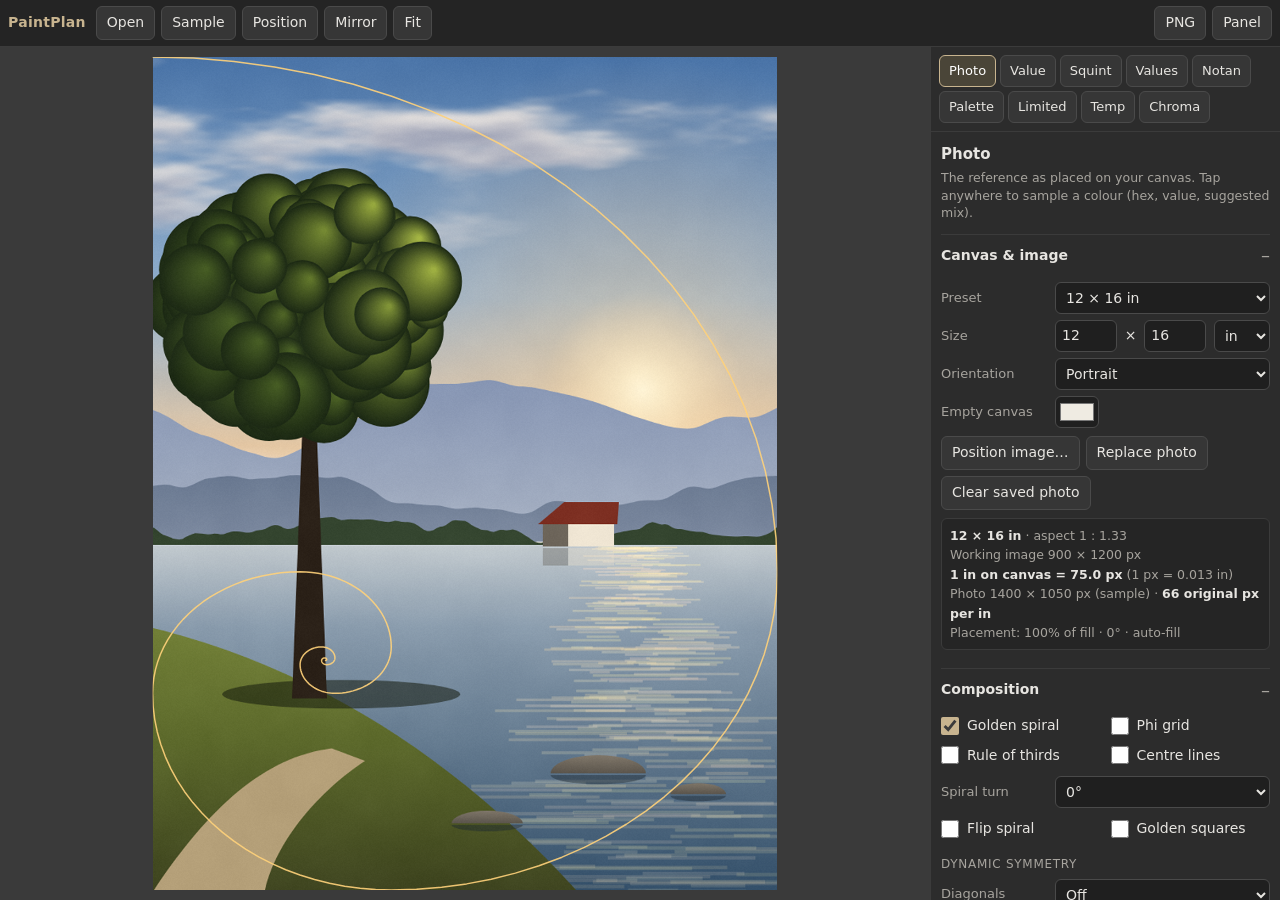
==== paintplan/index.html @ 97e8cf87 "Add PaintPlan and Film Grain Lab as installable iPhone web apps - paintplan/ and film-grain-lab/: si" ====
<!doctype html>
<html lang="en">
<head>
<meta charset="utf-8">
<meta name="viewport" content="width=device-width,initial-scale=1,viewport-fit=cover">
<link rel="manifest" href="manifest.webmanifest">
<link rel="apple-touch-icon" href="apple-touch-icon.png">
<link rel="icon" type="image/png" sizes="192x192" href="icon-192.png">
<meta name="apple-mobile-web-app-capable" content="yes">
<meta name="mobile-web-app-capable" content="yes">
<meta name="apple-mobile-web-app-status-bar-style" content="black-translucent">
<meta name="apple-mobile-web-app-title" content="PaintPlan">
<meta name="theme-color" content="#242424">
<title>PaintPlan — plan &amp; practise paintings from a photo</title>
<style>
:root{--bg:#242424;--panel:#2c2c2c;--line:#3b3b3b;--text:#e7e5e1;--muted:#a7a49e;--accent:#c8b48f;--btn:#363636;--btnh:#414141;--field:#1f1f1f}
*{box-sizing:border-box}
html,body{margin:0;height:100%;background:var(--bg);color:var(--text);font:14px/1.4 system-ui,-apple-system,"Segoe UI",Roboto,sans-serif;-webkit-text-size-adjust:100%}
#app{display:flex;flex-direction:column;height:100vh;height:100dvh}
header{display:flex;align-items:center;gap:6px;padding:6px 8px;padding-top:max(6px,env(safe-area-inset-top));border-bottom:1px solid var(--line);flex:none;overflow-x:auto;scrollbar-width:none}
header::-webkit-scrollbar{display:none}
.brand{font-weight:600;letter-spacing:.02em;margin-right:4px;white-space:nowrap;color:var(--accent)}
.spacer{flex:1}
button,.btn{font:inherit;color:var(--text);background:var(--btn);border:1px solid #4a4a4a;border-radius:6px;padding:5px 10px;cursor:pointer;white-space:nowrap;min-height:34px;display:inline-flex;align-items:center;justify-content:center;gap:4px;user-select:none;-webkit-user-select:none}
button:hover,.btn:hover{background:var(--btnh)}
button.on,button[aria-pressed=true]{background:#4a4538;border-color:var(--accent);color:#fff}
button:focus-visible,select:focus-visible,input:focus-visible,summary:focus-visible{outline:2px solid var(--accent);outline-offset:1px}
#body{flex:1;display:flex;min-height:0}
#stage{position:relative;flex:1;min-width:0;min-height:0;overflow:hidden}
#view{position:absolute;inset:0;width:100%;height:100%;touch-action:none;display:block;cursor:grab}
#panel{width:350px;flex:none;border-left:1px solid var(--line);background:var(--panel);display:flex;flex-direction:column;min-height:0}
#modes{display:flex;gap:4px;padding:8px;flex:none;border-bottom:1px solid var(--line);flex-wrap:wrap;overflow-x:auto;scrollbar-width:none}
#modes::-webkit-scrollbar{display:none}
#modes button{padding:4px 9px;min-height:32px;font-size:13px}
#panelBody{flex:1;overflow-y:auto;padding:2px 10px 28px;-webkit-overflow-scrolling:touch;overscroll-behavior:contain}
.sec{padding:8px 0 6px;border-bottom:1px solid var(--line)}
.sec h3{margin:2px 0 2px;font-size:15px}
details{border-bottom:1px solid var(--line)}
summary{cursor:pointer;padding:11px 0;font-weight:600;list-style:none;display:flex;justify-content:space-between;align-items:center}
summary::-webkit-details-marker{display:none}
summary::after{content:'+';color:var(--muted);font-weight:400;font-size:18px;line-height:1}
details[open]>summary::after{content:'\2013'}
details>div{padding-bottom:10px}
.row{display:flex;align-items:center;gap:8px;margin:6px 0}
.row>label{flex:0 0 106px;color:var(--muted);font-size:13px}
.row input[type=range]{flex:1;min-width:0;accent-color:var(--accent);height:28px;margin:0}
.row output{flex:0 0 46px;text-align:right;font-variant-numeric:tabular-nums;font-size:12px;color:var(--muted)}
select,input[type=number],input[type=text]{font:inherit;color:var(--text);background:var(--field);border:1px solid #4a4a4a;border-radius:6px;padding:4px 6px;min-height:32px;min-width:0}
input[type=number]{width:74px}
.row select{flex:1}
input[type=color]{width:44px;height:32px;border:1px solid #4a4a4a;border-radius:6px;background:var(--field);padding:2px;flex:none}
.ck{display:flex;align-items:center;gap:8px;margin:5px 0;font-size:14px;cursor:pointer}
.ck input{width:18px;height:18px;margin:0;accent-color:var(--accent);flex:none}
.cks{display:grid;grid-template-columns:1fr 1fr;gap:0 10px}
.btns{display:flex;flex-wrap:wrap;gap:6px;margin:8px 0}
.hint{color:var(--muted);font-size:12.5px;margin:4px 0 6px}
.info{color:var(--muted);font-size:12.5px;background:#252525;border:1px solid var(--line);border-radius:6px;padding:7px 8px;line-height:1.55;margin:8px 0}
.info b{color:var(--text);font-weight:600}
.sub{font-size:12px;color:var(--muted);text-transform:uppercase;letter-spacing:.06em;margin:12px 0 2px}
.strip{display:flex;gap:2px;margin:8px 0 4px}
.step{flex:1 1 0;flex-direction:column;padding:6px 1px;min-width:0;border-radius:4px;border:2px solid transparent;font-size:11px;line-height:1.25;gap:0;min-height:0}
.step b{font-size:13px}
.step small{font-size:10px;opacity:.85}
.step.sel,.sw.sel{border-color:var(--accent)!important}
.sws{display:grid;grid-template-columns:repeat(auto-fill,minmax(94px,1fr));gap:6px;margin:8px 0}
.sw{white-space:normal;flex-direction:column;align-items:stretch;justify-content:flex-start;padding:4px;gap:2px;font-size:11px;text-align:left;border:2px solid transparent;background:#262626;line-height:1.3;min-height:0}
.sw i{display:block;height:32px;border-radius:3px;border:1px solid rgba(255,255,255,.08)}
.sw.wide{grid-column:1/-1;flex-direction:row;align-items:center;gap:8px}
.sw.wide i{width:44px;flex:none}
.pig{display:flex;gap:6px;align-items:center;margin:5px 0}
.pig input[type=text]{flex:1}
.pig button{min-height:32px;padding:2px 9px}
canvas.hist{width:100%;height:56px;display:block;border-radius:4px;margin:4px 0}
#posbar{position:absolute;left:8px;right:8px;bottom:8px;background:rgba(34,34,34,.96);border:1px solid var(--accent);border-radius:8px;padding:6px 8px;display:flex;flex-direction:column;gap:2px}
#posbar .pb-row{display:flex;align-items:center;gap:6px;flex-wrap:wrap}
#posbar .pb-row>label{flex:0 0 52px;color:var(--muted);font-size:13px}
#posbar input[type=range]{flex:1;min-width:0;accent-color:var(--accent);height:28px;margin:0}
#posbar output{flex:0 0 52px;text-align:right;font-size:12px;color:var(--muted);font-variant-numeric:tabular-nums}
#posbar .pb-title{font-weight:600;color:var(--accent)}
#posbar .hint{margin:0;flex:1 1 180px}
#posbar .pb-btns button{padding:4px 9px;min-height:32px}
#pick{position:absolute;left:8px;top:8px;width:min(330px,calc(100% - 16px));background:rgba(36,36,36,.96);border:1px solid var(--line);border-radius:8px;padding:8px;font-size:12.5px;display:flex;gap:9px;line-height:1.45}
#pick .pk-sw{flex:none;width:62px;background:#777;border-radius:4px;padding:8px;display:flex;flex-direction:column;gap:6px}
#pick .pk-sw i{display:block;height:38px;border-radius:2px}
#pick .pk-x{position:absolute;right:4px;top:4px;min-height:26px;padding:0 8px;background:transparent;border-color:transparent}
#pick .pk-t{flex:1;min-width:0;padding-right:18px}
#pick b{color:#fff}
#status{position:absolute;right:8px;top:8px;font-size:12px;color:var(--muted);background:rgba(0,0,0,.45);padding:2px 7px;border-radius:4px;pointer-events:none}
#drop{position:absolute;inset:0;display:none;align-items:center;justify-content:center;background:rgba(0,0,0,.55);font-size:18px;border:2px dashed var(--accent);pointer-events:none}
body.dragging #drop{display:flex}
body.nopanel #panel{display:none}
kbd{font:11px ui-monospace,monospace;background:#1d1d1d;border:1px solid #444;border-radius:3px;padding:0 3px}
@media (max-width:760px){
  #body{flex-direction:column}
  #panel{width:auto;border-left:0;border-top:1px solid var(--line);height:47%;flex:none;padding-bottom:env(safe-area-inset-bottom)}
  #modes{flex-wrap:nowrap}
  body.nopanel #panel{display:flex;height:auto}
  body.nopanel #panelBody{display:none}
  .row>label{flex-basis:96px}
  header button,header .btn{padding:4px 7px;font-size:13px}
  header{gap:4px}
  .hide-m{display:none}
  body.positioning #panelBody{display:none}
  body.positioning #panel{height:auto}
  #posbar .hint{display:none}
}
#printArea{display:none}
@media print{#app{display:none!important}#printArea{display:block}#printArea img{width:100%;height:auto}@page{margin:10mm}}
[hidden]{display:none!important}
/* PWA / iPhone safe areas */
header{padding-left:max(8px,env(safe-area-inset-left));padding-right:max(8px,env(safe-area-inset-right))}
#panel{padding-right:env(safe-area-inset-right);padding-bottom:env(safe-area-inset-bottom)}
#stage{margin-left:env(safe-area-inset-left)}
@media (max-width:760px){#stage{margin-left:0;margin-right:0}#panelBody{padding-left:max(10px,env(safe-area-inset-left));padding-right:max(10px,env(safe-area-inset-right))}}
</style>
<script>
if('serviceWorker' in navigator&&/^https?:$/.test(location.protocol)){addEventListener('load',()=>{navigator.serviceWorker.register('sw.js').catch(e=>console.warn('SW registration failed',e))})}
</script>
</head>
<body>
<div id="app">
<header>
  <span class="brand hide-m">PaintPlan</span>
  <label class="btn" title="Open a photo (or drop / paste one)">Open<input type="file" id="file" accept="image/*" hidden></label>
  <button id="bSample" title="Load the built-in sample">Sample</button>
  <button id="bPos" title="Position the image behind the canvas (P)">Position</button>
  <button id="bMirror" aria-pressed="false" title="Mirror view (M)">Mirror</button>
  <button id="bFit" class="hide-m" title="Reset zoom (double-tap also works)">Fit</button>
  <span class="spacer"></span>
  <button id="bPng" title="Download current view as PNG">PNG</button>
  <button id="bPanel" title="Show / hide controls">Panel</button>
</header>
<div id="body">
  <div id="stage">
    <canvas id="view" aria-label="Reference view"></canvas>
    <div id="drop">Drop the photo here</div>
    <div id="status" hidden></div>
    <div id="pick" hidden></div>
    <div id="posbar" hidden>
      <div class="pb-row"><span class="pb-title">Position image</span><span class="hint">Drag to move · pinch to scale &amp; rotate · scroll to scale (Shift+scroll rotates)</span></div>
      <div class="pb-row"><label for="posScale">Scale</label><input type="range" id="posScale" min="-2" max="4" step="0.005"><output id="oPosScale"></output></div>
      <div class="pb-row"><label for="posRot">Rotate</label><input type="range" id="posRot" min="-45" max="45" step="0.1"><output id="oPosRot"></output></div>
      <div class="pb-row pb-btns"><button id="pFill" title="Scale so the image covers the whole canvas">Fill</button><button id="pFit" title="Show the whole image inside the canvas">Fit</button><button id="pCenter">Centre</button><button id="pRotL" title="Rotate 90° left">&#x27F2; 90°</button><button id="pRotR" title="Rotate 90° right">&#x27F3; 90°</button><button id="pFlipH" title="Flip left/right">Flip &#x2194;</button><button id="pFlipV" title="Flip up/down">Flip &#x2195;</button><span class="spacer"></span><button id="pDone" class="on">Done</button></div>
    </div>
  </div>
  <aside id="panel">
    <nav id="modes" aria-label="View mode"></nav>
    <div id="panelBody"></div>
  </aside>
</div>
</div>
<div id="printArea"><img id="printImg" alt="Grid reference"></div>
<script>
'use strict';
/* ===== Image engine: pure functions, runs in a Web Worker (or on the main thread as fallback) ===== */
function ENGINE(){
  const S2L=new Float32Array(256);
  for(let i=0;i<256;i++){const c=i/255;S2L[i]=c<=0.04045?c/12.92:Math.pow((c+0.055)/1.055,2.4);}
  const L2S=new Uint8Array(4097);
  for(let i=0;i<=4096;i++){const v=i/4096;L2S[i]=Math.round(255*(v<=0.0031308?12.92*v:1.055*Math.pow(v,1/2.4)-0.055));}
  const l2s=v=>L2S[v<=0?0:v>=1?4096:(v*4096+0.5)|0];
  function toLab(r,g,b,o){
    const l=0.4122214708*r+0.5363325363*g+0.0514459929*b,m=0.2119034982*r+0.6806995451*g+0.1073969566*b,s=0.0883024619*r+0.2817188376*g+0.6299787005*b;
    const l_=Math.cbrt(l),m_=Math.cbrt(m),s_=Math.cbrt(s);
    o[0]=0.2104542553*l_+0.7936177850*m_-0.0040720468*s_;
    o[1]=1.9779984951*l_-2.4285922050*m_+0.4505937099*s_;
    o[2]=0.0259040371*l_+0.7827717662*m_-0.8086757660*s_;return o;
  }
  function fromLab(L,a,b,o){
    const l_=L+0.3963377774*a+0.2158037573*b,m_=L-0.1055613458*a-0.0638541728*b,s_=L-0.0894841775*a-1.2914855480*b;
    const l=l_*l_*l_,m=m_*m_*m_,s=s_*s_*s_;
    o[0]=4.0767416621*l-3.3077115913*m+0.2309699292*s;
    o[1]=-1.2684380046*l+2.6097574011*m-0.3413193965*s;
    o[2]=-0.0041960863*l-0.7034186147*m+1.7076147010*s;return o;
  }
  const Lstar=Y=>Y>0.008856?116*Math.cbrt(Y)-16:903.3*Y;
  const YofL=L=>L>8?Math.pow((L+16)/116,3):L/903.3;
  const GRAY=new Uint8Array(1001);for(let i=0;i<=1000;i++)GRAY[i]=l2s(YofL(i/10));
  const grayOfL=L=>GRAY[L<=0?0:L>=100?1000:(L*10+0.5)|0];
  const hexLin=h=>{const v=parseInt(h.slice(1),16);return[S2L[v>>16&255],S2L[v>>8&255],S2L[v&255]];};

  let img=null;
  function cached(key,fn){let v=img.cache.get(key);if(v===undefined){if(img.cache.size>40)img.cache.clear();v=fn();img.cache.set(key,v);}return v;}

  function setImage(m){
    const w=m.w,h=m.h,n=w*h,rgba=new Uint8ClampedArray(m.data);
    const L=new Float32Array(n),A=new Float32Array(n),B=new Float32Array(n),C=new Float32Array(n),o=[0,0,0];
    for(let i=0,j=0;i<n;i++,j+=4){
      const r=S2L[rgba[j]],g=S2L[rgba[j+1]],b=S2L[rgba[j+2]];
      L[i]=Lstar(0.2126*r+0.7152*g+0.0722*b);
      toLab(r,g,b,o);A[i]=o[0];B[i]=o[1];C[i]=o[2];
    }
    img={id:m.id,w,h,rgba,L,oL:A,oA:B,oB:C,cache:new Map()};
  }

  /* --- blur: 3-pass box blur ≈ gaussian --- */
  function boxH(s,d,w,h,r){const k=1/(2*r+1);for(let y=0;y<h;y++){const o=y*w;let acc=0;for(let i=-r;i<=r;i++)acc+=s[o+(i<0?0:i>=w?w-1:i)];for(let x=0;x<w;x++){d[o+x]=acc*k;const xa=x+r+1,xr=x-r;acc+=s[o+(xa>=w?w-1:xa)]-s[o+(xr<0?0:xr)];}}}
  function boxV(s,d,w,h,r){const k=1/(2*r+1);for(let x=0;x<w;x++){let acc=0;for(let i=-r;i<=r;i++)acc+=s[(i<0?0:i>=h?h-1:i)*w+x];for(let y=0;y<h;y++){d[y*w+x]=acc*k;const ya=y+r+1,yr=y-r;acc+=s[(ya>=h?h-1:ya)*w+x]-s[(yr<0?0:yr)*w+x];}}}
  function blur1(src,w,h,sigma){
    if(!(sigma>0.35))return src;
    const r=Math.max(1,Math.round((Math.sqrt(4*sigma*sigma+1)-1)/2));
    const a=new Float32Array(src),b=new Float32Array(src.length);
    for(let p=0;p<3;p++){boxH(a,b,w,h,r);boxV(b,a,w,h,r);}
    return a;
  }
  const scl=()=>Math.max(img.w,img.h)/1000;
  const Lb=s=>s>0?cached('L'+s,()=>blur1(img.L,img.w,img.h,s*scl())):img.L;
  const labB=s=>s>0?cached('lab'+s,()=>[blur1(img.oL,img.w,img.h,s*scl()),blur1(img.oA,img.w,img.h,s*scl()),blur1(img.oB,img.w,img.h,s*scl())]):[img.oL,img.oA,img.oB];
  function rgbB(sigpx){
    const base=cached('rgb0',()=>{const n=img.w*img.h,R=new Float32Array(n),G=new Float32Array(n),B=new Float32Array(n);for(let i=0,j=0;i<n;i++,j+=4){R[i]=img.rgba[j];G[i]=img.rgba[j+1];B[i]=img.rgba[j+2];}return[R,G,B];});
    if(!(sigpx>0.35))return base;
    return cached('rgb'+sigpx,()=>base.map(c=>blur1(c,img.w,img.h,sigpx)));
  }

  /* --- majority (mode) filter on small label maps: removes speckles, simplifies shapes --- */
  function modeFilter(lab,w,h,K,r,iters){
    let src=lab,dst=new Uint8Array(lab.length);const hist=new Int32Array(K);
    for(let it=0;it<iters;it++){
      for(let y=0;y<h;y++){
        hist.fill(0);const y0=Math.max(0,y-r),y1=Math.min(h-1,y+r);
        for(let x=0;x<=r&&x<w;x++)for(let yy=y0;yy<=y1;yy++)hist[src[yy*w+x]]++;
        for(let x=0;x<w;x++){
          const i=y*w+x;let best=src[i],bc=hist[best];
          for(let k=0;k<K;k++)if(hist[k]>bc){bc=hist[k];best=k;}
          dst[i]=best;
          const xo=x-r,xi=x+r+1;
          if(xo>=0)for(let yy=y0;yy<=y1;yy++)hist[src[yy*w+xo]]--;
          if(xi<w)for(let yy=y0;yy<=y1;yy++)hist[src[yy*w+xi]]++;
        }
      }
      const t=src;src=dst;dst=t===lab?new Uint8Array(lab.length):t;
    }
    return src;
  }

  /* --- value study (posterised CIE L*) --- */
  function valueSteps(p){
    return cached('vs'+JSON.stringify(p),()=>{
      const {w,h}=img,n=w*h,N=Math.max(1,p.steps|0),b=p.black,wl=Math.max(p.white,b+1);
      const m=Math.min(Math.max(p.mid,b+0.5),wl-0.5),g=Math.log(0.5)/Math.log((m-b)/(wl-b));
      const L=Lb(p.blur),lut=new Uint8Array(1001);
      for(let i=0;i<=1000;i++){let t=(i/10-b)/(wl-b);t=t<0?0:t>1?1:t;t=Math.pow(t,g);let s=Math.floor(t*N);if(s>=N)s=N-1;lut[i]=s;}
      let lab=new Uint8Array(n);
      for(let i=0;i<n;i++){const v=L[i];lab[i]=lut[v<=0?0:v>=100?1000:(v*10+0.5)|0];}
      if(p.smooth>0)lab=modeFilter(lab,w,h,N,Math.max(1,Math.round(p.smooth*scl()*1.5)),2);
      const counts=new Array(N).fill(0);for(let i=0;i<n;i++)counts[lab[i]]++;
      const bounds=[];for(let i=0;i<=N;i++)bounds.push(b+(wl-b)*Math.pow(i/N,1/g));
      const outL=[];for(let i=0;i<N;i++)outL.push(N>1?i/(N-1)*100:50);
      return {lab,N,counts:counts.map(c=>c/n),bounds,outL};
    });
  }
  function histL(){return cached('hist',()=>{const h=new Array(101).fill(0),n=img.L.length;for(let i=0;i<n;i++)h[Math.max(0,Math.min(100,Math.round(img.L[i])))]++;return h.map(v=>v/n);});}

  /* --- k-means palette in OKLab --- */
  function kmeans(k,blur){
    return cached('km'+k+'_'+blur,()=>{
      const [A,B,C]=labB(blur),n=img.w*img.h,ns=Math.min(n,40000),step=n/ns;
      let seed=1234567;const rnd=()=>((seed=(Math.imul(seed,1664525)+1013904223)>>>0)/4294967296);
      const X=new Float32Array(ns*3);
      for(let s=0;s<ns;s++){const i=Math.min(n-1,(s*step+rnd()*step)|0);X[3*s]=A[i];X[3*s+1]=B[i];X[3*s+2]=C[i];}
      const cent=new Float32Array(k*3),d2=new Float32Array(ns).fill(1e9);
      let f=(rnd()*ns)|0;cent[0]=X[3*f];cent[1]=X[3*f+1];cent[2]=X[3*f+2];
      for(let c=1;c<=k;c++){
        const cx=cent[3*(c-1)],cy=cent[3*(c-1)+1],cz=cent[3*(c-1)+2];let sum=0;
        for(let s=0;s<ns;s++){const dx=X[3*s]-cx,dy=X[3*s+1]-cy,dz=X[3*s+2]-cz,d=dx*dx+dy*dy+dz*dz;if(d<d2[s])d2[s]=d;sum+=d2[s];}
        if(c===k)break;
        let r=rnd()*sum,pick=ns-1;for(let s=0;s<ns;s++){r-=d2[s];if(r<=0){pick=s;break;}}
        cent[3*c]=X[3*pick];cent[3*c+1]=X[3*pick+1];cent[3*c+2]=X[3*pick+2];
      }
      const asg=new Uint8Array(ns).fill(255),dist=new Float32Array(ns);
      for(let it=0;it<40;it++){
        let changed=0;const sums=new Float64Array(k*3),cnt=new Float64Array(k);
        for(let s=0;s<ns;s++){
          let best=0,bd=1e9;const x=X[3*s],y=X[3*s+1],z=X[3*s+2];
          for(let c=0;c<k;c++){const dx=x-cent[3*c],dy=y-cent[3*c+1],dz=z-cent[3*c+2],d=dx*dx+dy*dy+dz*dz;if(d<bd){bd=d;best=c;}}
          if(asg[s]!==best){changed++;asg[s]=best;}dist[s]=bd;
          sums[3*best]+=x;sums[3*best+1]+=y;sums[3*best+2]+=z;cnt[best]++;
        }
        for(let c=0;c<k;c++){
          if(cnt[c]>0){cent[3*c]=sums[3*c]/cnt[c];cent[3*c+1]=sums[3*c+1]/cnt[c];cent[3*c+2]=sums[3*c+2]/cnt[c];}
          else{let fi=0;for(let s=1;s<ns;s++)if(dist[s]>dist[fi])fi=s;dist[fi]=0;cent[3*c]=X[3*fi];cent[3*c+1]=X[3*fi+1];cent[3*c+2]=X[3*fi+2];changed++;}
        }
        if(changed<ns*0.0005)break;
      }
      const order=[...Array(k).keys()].sort((a,b)=>cent[3*a]-cent[3*b]),rank=new Uint8Array(k);order.forEach((c,i)=>rank[c]=i);
      const sc=new Float32Array(k*3);order.forEach((c,i)=>{sc[3*i]=cent[3*c];sc[3*i+1]=cent[3*c+1];sc[3*i+2]=cent[3*c+2];});
      const labels=new Uint8Array(n);
      for(let i=0;i<n;i++){
        let best=0,bd=1e9;const x=A[i],y=B[i],z=C[i];
        for(let c=0;c<k;c++){const dx=x-cent[3*c],dy=y-cent[3*c+1],dz=z-cent[3*c+2],d=dx*dx+dy*dy+dz*dz;if(d<bd){bd=d;best=c;}}
        labels[i]=rank[best];
      }
      return {cent:sc,labels};
    });
  }
  function paletteLabels(p){
    return cached('pl'+p.k+'_'+p.blur+'_'+p.smooth,()=>{
      const km=kmeans(p.k,p.blur);let labels=km.labels;
      if(p.smooth>0)labels=modeFilter(labels,img.w,img.h,p.k,Math.max(1,Math.round(p.smooth*scl()*1.5)),2);
      const n=img.w*img.h,cnt=new Array(p.k).fill(0);for(let i=0;i<n;i++)cnt[labels[i]]++;
      const o=[0,0,0],cols=[];
      for(let c=0;c<p.k;c++){fromLab(km.cent[3*c],km.cent[3*c+1],km.cent[3*c+2],o);const Y=0.2126*o[0]+0.7152*o[1]+0.0722*o[2];
        cols.push({rgb:[l2s(o[0]),l2s(o[1]),l2s(o[2])],L:Lstar(Math.max(0,Y)),pct:cnt[c]/n,lab:[km.cent[3*c],km.cent[3*c+1],km.cent[3*c+2]]});}
      return {labels,cols};
    });
  }

  /* --- limited-palette gamut: simulated paint mixing (weighted geometric mean of reflectance) --- */
  const GC=new Map();
  function gamut(pigs,mix,S,maxN){
    const key=pigs.join(',')+'|'+mix+'|'+S+'|'+maxN;
    if(GC.has(key))return GC.get(key);
    if(GC.size>16)GC.clear();
    const P=pigs.length,lg=pigs.map(h=>hexLin(h).map(v=>Math.log(Math.max(v,0.0025))));
    let W=[];const cur=new Array(P).fill(0);
    if(!mix||P===1){for(let i=0;i<P;i++){cur.fill(0);cur[i]=S;W.push(cur.slice());}}
    else{
      (function rec(i,rem,nz){
        if(i===P-1){if(rem>0&&nz>=maxN)return;cur[i]=rem;W.push(cur.slice());cur[i]=0;return;}
        for(let v=0;v<=rem;v++){if(v>0&&nz>=maxN)break;cur[i]=v;rec(i+1,rem-v,nz+(v>0?1:0));}
        cur[i]=0;
      })(0,S,0);
      const nzc=a=>a.reduce((s,v)=>s+(v>0),0);
      W.sort((a,b)=>nzc(a)-nzc(b));
    }
    const seen=new Set(),ws=[],labs=[],rgbs=[],o=[0,0,0];
    for(const w of W){
      const lin=[0,1,2].map(c=>{let s=0;for(let i=0;i<P;i++)if(w[i])s+=w[i]/S*lg[i][c];return Math.exp(s);});
      const rgb=lin.map(l2s),k=rgb.join(',');if(seen.has(k))continue;seen.add(k);
      toLab(lin[0],lin[1],lin[2],o);ws.push(w);labs.push(o[0],o[1],o[2]);rgbs.push(rgb);
    }
    const g={key,ws,lab:new Float32Array(labs),rgb:rgbs,S,lut:null};GC.set(key,g);return g;
  }
  function nearest(g,x,y,z){let best=0,bd=1e9;const L=g.lab,m=g.ws.length;for(let c=0;c<m;c++){const dx=x-L[3*c],dy=y-L[3*c+1],dz=z-L[3*c+2],d=dx*dx+dy*dy+dz*dz;if(d<bd){bd=d;best=c;}}return[best,Math.sqrt(bd)];}
  function lutOf(g){
    if(g.lut)return g.lut;const lut=new Uint16Array(32768),o=[0,0,0];
    for(let r=0;r<32;r++)for(let gg=0;gg<32;gg++)for(let b=0;b<32;b++){toLab(S2L[r*8+4],S2L[gg*8+4],S2L[b*8+4],o);lut[r<<10|gg<<5|b]=nearest(g,o[0],o[1],o[2])[0];}
    return g.lut=lut;
  }

  /* --- edges: Canny-like (blur → Sobel → non-max suppression → hysteresis) or region outlines --- */
  function removeSmall(mask,w,h,min){
    const n=w*h,seen=new Uint8Array(n),st=new Int32Array(n),comp=new Int32Array(n);
    for(let i=0;i<n;i++){
      if(!mask[i]||seen[i])continue;let sp=0,cn=0;st[sp++]=i;seen[i]=1;
      while(sp){const k=st[--sp];comp[cn++]=k;const x=k%w,y=(k-x)/w;
        for(let dy=-1;dy<=1;dy++){const ny=y+dy;if(ny<0||ny>=h)continue;for(let dx=-1;dx<=1;dx++){const nx=x+dx;if(nx<0||nx>=w)continue;const j=ny*w+nx;if(mask[j]&&!seen[j]){seen[j]=1;st[sp++]=j;}}}}
      if(cn<min)for(let c=0;c<cn;c++)mask[comp[c]]=0;
    }
  }
  function dilate(m,w,h,r){
    const t=new Uint8Array(m.length),o=new Uint8Array(m.length);
    for(let y=0;y<h;y++)for(let x=0;x<w;x++){let v=0;for(let k=-r;k<=r&&!v;k++){const xx=x+k;if(xx>=0&&xx<w)v=m[y*w+xx];}t[y*w+x]=v;}
    for(let y=0;y<h;y++)for(let x=0;x<w;x++){let v=0;for(let k=-r;k<=r&&!v;k++){const yy=y+k;if(yy>=0&&yy<h)v=t[yy*w+x];}o[y*w+x]=v;}
    return o;
  }
  function edges(m){
    const p=m.p,{w,h}=img,n=w*h,sc=scl();let mask=new Uint8Array(n);
    if(p.src==='edges'){
      const sg=Math.max(0.4,p.blur*sc),chans=[blur1(img.L,w,h,sg)];
      if(p.color!==false){chans.push(blur1(img.oA.map(v=>v*110),w,h,sg),blur1(img.oB.map(v=>v*110),w,h,sg));}
      const mag=new Float32Array(n),dir=new Uint8Array(n),nms=new Float32Array(n);
      for(let y=1;y<h-1;y++)for(let x=1;x<w-1;x++){const i=y*w+x;let s2=0,bm=-1,bgx=0,bgy=0;
        for(const L of chans){
          const gx=(L[i-w+1]+2*L[i+1]+L[i+w+1])-(L[i-w-1]+2*L[i-1]+L[i+w-1]);
          const gy=(L[i+w-1]+2*L[i+w]+L[i+w+1])-(L[i-w-1]+2*L[i-w]+L[i-w+1]);
          const m2=gx*gx+gy*gy;s2+=m2;if(m2>bm){bm=m2;bgx=gx;bgy=gy;}}
        mag[i]=Math.sqrt(s2);const ax=Math.abs(bgx),ay=Math.abs(bgy);
        dir[i]=ay<=ax*0.4142?0:ay>=ax*2.4142?2:(bgx*bgy>0?1:3);}
      let max=0;
      for(let y=1;y<h-1;y++)for(let x=1;x<w-1;x++){const i=y*w+x,v=mag[i];if(v<0.5)continue;const d=dir[i];let a,b;
        if(d===0){a=mag[i-1];b=mag[i+1];}else if(d===2){a=mag[i-w];b=mag[i+w];}else if(d===1){a=mag[i-w-1];b=mag[i+w+1];}else{a=mag[i-w+1];b=mag[i+w-1];}
        if(v>a&&v>=b){nms[i]=v;if(v>max)max=v;}}
      const BINS=2048,hist=new Uint32Array(BINS);let tot=0;
      for(let i=0;i<n;i++)if(nms[i]>0){hist[Math.min(BINS-1,(nms[i]/max*BINS)|0)]++;tot++;}
      const frac=0.004+Math.pow(p.detail/100,2)*0.6;let acc=0,hb=BINS-1;
      for(;hb>0;hb--){acc+=hist[hb];if(acc>=tot*frac)break;}
      const high=Math.max(6,hb/BINS*max),low=high*0.45,st=new Int32Array(n);let sp=0;
      for(let i=0;i<n;i++){if(nms[i]>=high&&!mask[i]){mask[i]=255;st[sp++]=i;
        while(sp){const k=st[--sp];const x=k%w,y=(k-x)/w;
          for(let dy=-1;dy<=1;dy++)for(let dx=-1;dx<=1;dx++){const nx=x+dx,ny=y+dy;if(nx<0||ny<0||nx>=w||ny>=h)continue;const j=ny*w+nx;if(!mask[j]&&nms[j]>=low){mask[j]=255;st[sp++]=j;}}}}}
    }else{
      const lab=p.src==='values'?valueSteps(p.v).lab:paletteLabels(p.pal).labels;
      for(let y=0;y<h;y++)for(let x=0;x<w;x++){const i=y*w+x;if((x<w-1&&lab[i]!==lab[i+1])||(y<h-1&&lab[i]!==lab[i+w]))mask[i]=255;}
    }
    if(p.clean>0)removeSmall(mask,w,h,Math.round(p.clean*sc));
    if(p.thick>1)mask=dilate(mask,w,h,p.thick-1);
    return {res:{type:'edges',kind:'edges',imageId:img.id,w,h,mask:mask.buffer},tr:[mask.buffer]};
  }

  function process(m){
    const {w,h}=img,n=w*h,out=new Uint8ClampedArray(n*4),p=m.p||{},sc=scl();let labels=null,info=null;
    const put=(i,r,g,b)=>{const j=i*4;out[j]=r;out[j+1]=g;out[j+2]=b;out[j+3]=255;};
    switch(m.mode){
      case 'gray':for(let i=0;i<n;i++){const g=grayOfL(img.L[i]);put(i,g,g,g);}break;
      case 'squint':{const [R,G,B]=rgbB(p.squint*3*sc);for(let i=0;i<n;i++)put(i,R[i],G[i],B[i]);break;}
      case 'values':case 'notan':{
        const r=valueSteps(p),g=r.outL.map(grayOfL);
        for(let i=0;i<n;i++){const v=g[r.lab[i]];put(i,v,v,v);}
        labels=r.lab.slice();info={N:r.N,counts:r.counts,bounds:r.bounds,outL:r.outL,hist:histL(),black:p.black,white:p.white};break;}
      case 'palette':{
        const r=paletteLabels(p);
        for(let i=0;i<n;i++){const c=r.cols[r.labels[i]].rgb;put(i,c[0],c[1],c[2]);}
        labels=r.labels.slice();info={cols:r.cols.map(c=>({rgb:c.rgb,L:c.L,pct:c.pct}))};break;}
      case 'remap':{
        const g=gamut(p.pigs,p.mix,p.mix?(p.pigs.length>8?6:8):1,3),lut=lutOf(g);
        const [R,G,B]=rgbB(p.blur*sc),l16=new Uint16Array(n),cnt=new Uint32Array(g.ws.length);
        for(let i=0;i<n;i++){const k=lut[(R[i]>>3)<<10|(G[i]>>3)<<5|(B[i]>>3)];l16[i]=k;cnt[k]++;const c=g.rgb[k];put(i,c[0],c[1],c[2]);}
        const idx=[];for(let k=0;k<cnt.length;k++)if(cnt[k]>0)idx.push(k);
        idx.sort((a,b)=>cnt[b]-cnt[a]);
        info={gamutSize:g.ws.length,S:g.S,used:idx.length,mixes:idx.slice(0,12).map(k=>({idx:k,w:g.ws[k],rgb:g.rgb[k],pct:cnt[k]/n}))};
        labels=l16;break;}
      case 'temp':{
        const s=p.s||1;
        for(let i=0;i<n;i++){const a=img.oA[i],b=img.oB[i];let v=(a*0.5736+b*0.8192)/0.11*s;v=v<-1?-1:v>1?1:v;
          const g=grayOfL(img.L[i]),t=Math.pow(Math.abs(v),0.8),c=v>0?[232,122,38]:[62,122,224];
          put(i,g+(c[0]-g)*t,g+(c[1]-g)*t,g+(c[2]-g)*t);}break;}
      case 'chroma':{
        const s=p.s||1;
        for(let i=0;i<n;i++){const C=Math.hypot(img.oA[i],img.oB[i]);let v=C/0.22*s;v=v>1?1:v;const g=255*Math.sqrt(v);put(i,g,g,g*0.92+20*(1-v));}break;}
      default:out.set(img.rgba);
    }
    const tr=[out.buffer];if(labels)tr.push(labels.buffer);
    return {res:{type:'process',kind:'process',imageId:img.id,mode:m.mode,w,h,rgba:out.buffer,labels:labels?labels.buffer:null,l16:labels instanceof Uint16Array,info},tr};
  }

  function handle(m){
    if(m.type==='setImage'){setImage(m);return {res:{type:'ack'},tr:[]};}
    if(m.type==='suggest'){
      const g=gamut(m.pigs,true,10,3),o=toLab(S2L[m.rgb[0]],S2L[m.rgb[1]],S2L[m.rgb[2]],[0,0,0]),[k,d]=nearest(g,o[0],o[1],o[2]);
      return {res:{type:'suggest',w:g.ws[k],rgb:g.rgb[k],dE:d*100,S:10},tr:[]};
    }
    if(!img||img.id!==m.imageId)return {res:{type:'stale',kind:m.type},tr:[]};
    if(m.type==='process')return process(m);
    if(m.type==='edges')return edges(m);
    return {res:{type:'error',kind:m.type,msg:'unknown'},tr:[]};
  }
  handle.util={toLab,fromLab,Lstar,S2L,l2s};
  return handle;
}
/* ===== App ===== */
const $=s=>document.querySelector(s);
const clamp=(v,a,b)=>v<a?a:v>b?b:v;
const PHI=(1+Math.sqrt(5))/2;
const r2=v=>Math.round(v*100)/100;
const fmtN=v=>{const s=(+v).toFixed(2);return s.replace(/\.?0+$/,'');};
const hex2=rgb=>'#'+rgb.map(v=>Math.round(v).toString(16).padStart(2,'0')).join('');
const hexRgb=h=>{const v=parseInt(h.slice(1),16);return[v>>16&255,v>>8&255,v&255];};
const rgba=(h,a)=>{const c=hexRgb(h);return`rgba(${c[0]},${c[1]},${c[2]},${a})`;};
const esc=s=>String(s).replace(/[&<>"]/g,c=>({'&':'&amp;','<':'&lt;','>':'&gt;','"':'&quot;'}[c]));

const MODES=[['photo','Photo'],['gray','Value'],['squint','Squint'],['values','Values'],['notan','Notan'],['palette','Palette'],['remap','Limited'],['temp','Temp'],['chroma','Chroma']];
const MODE_INFO={
  photo:['Photo','The reference as placed on your canvas. Tap anywhere to sample a colour (hex, value, suggested mix).'],
  gray:['Value check','Lightness only (CIE L*). If the picture doesn\u2019t read in gray, colour won\u2019t save it.'],
  squint:['Squint','Digital squint: detail drops away, leaving the big masses and value groupings.'],
  values:['Value study','Posterises lightness into steps. Tap a step to see where it falls. Black/white levels clip the ends; midpoint shifts where the middle value lands.'],
  notan:['Notan','Two (or three) value design. Does the composition read as a clear pattern of light and dark?'],
  palette:['Palette','Main colours found by k-means clustering in OKLab (a perceptual colour space). Tap a swatch to see where it appears. Blur + clean-up give “big shapes”.'],
  remap:['Limited palette','Re-paints the reference using only what your palette can mix (simulated, up to 3 paints + ratios). Colours the palette can\u2019t reach shift to the nearest mix.'],
  temp:['Temperature','Warm (orange) vs cool (blue) relative to neutral gray; strength shows how far from neutral.'],
  chroma:['Chroma','Brighter = more saturated. Most of a scene is lower chroma than it looks.']
};
const PRESETS=[['custom','Custom'],['5x7','5 × 7 in',5,7,'in'],['6x8','6 × 8 in',6,8,'in'],['8x10','8 × 10 in',8,10,'in'],['9x12','9 × 12 in',9,12,'in'],['11x14','11 × 14 in',11,14,'in'],['12x16','12 × 16 in',12,16,'in'],['16x20','16 × 20 in',16,20,'in'],['18x24','18 × 24 in',18,24,'in'],['24x30','24 × 30 in',24,30,'in'],['24x36','24 × 36 in',24,36,'in'],['30x40c','30 × 40 cm',30,40,'cm'],['40x50c','40 × 50 cm',40,50,'cm'],['50x70c','50 × 70 cm',50,70,'cm'],['A5','A5 (14.8 × 21 cm)',14.8,21,'cm'],['A4','A4 (21 × 29.7 cm)',21,29.7,'cm'],['A3','A3 (29.7 × 42 cm)',29.7,42,'cm'],['A2','A2 (42 × 59.4 cm)',42,59.4,'cm'],['A1','A1 (59.4 × 84.1 cm)',59.4,84.1,'cm'],['sq8','Square 8 × 8 in',8,8,'in'],['sq12','Square 12 × 12 in',12,12,'in'],['sq20','Square 20 × 20 in',20,20,'in'],['sq30c','Square 30 × 30 cm',30,30,'cm'],['photo','Match photo aspect']];
const PIG={white:['Titanium White','#f4f2ec'],black:['Ivory Black','#1a1c21'],ochre:['Yellow Ochre','#c9952f'],cadRedL:['Cadmium Red Light','#dc3d2a'],cadYelM:['Cadmium Yellow Medium','#f4b400'],cadYelL:['Cadmium Yellow Light','#f8d81c'],hansa:['Hansa Yellow','#f6d10b'],quinMag:['Quinacridone Magenta','#a3245e'],phthalo:['Phthalo Blue','#16478a'],ultra:['Ultramarine Blue','#273e9f'],aliz:['Alizarin Crimson','#8f1d2c'],bSienna:['Burnt Sienna','#8c4120'],bUmber:['Burnt Umber','#4b3223'],rUmber:['Raw Umber','#5c4b37'],viridian:['Viridian','#1f6f5b'],cerulean:['Cerulean Blue','#2b80b9']};
const PALS={zorn:['Zorn (white, ochre, cad red, black)',['white','ochre','cadRedL','black']],triad:['Primary triad',['white','hansa','quinMag','phthalo']],split:['Split primary (6 + white)',['white','cadYelM','hansa','cadRedL','quinMag','ultra','phthalo']],earth:['Earth palette',['white','ochre','bSienna','bUmber','ultra']],mono:['Monochrome (umber + white)',['white','bUmber']],extracted:['From extracted palette',null],custom:['Custom',null]};
const pigsOf=id=>PALS[id][1].map(k=>({n:PIG[k][0],c:PIG[k][1]}));

const DEF={mode:'photo',unit:'in',cw:12,ch:16,preset:'12x16',orient:'portrait',workRes:1200,
  thirds:false,phi:false,spiral:true,spiralRot:0,spiralFlip:false,spiralSq:false,diag:'off',recip:false,armature:false,center:false,
  compColor:'#ffd27a',compAlpha:0.9,compWidth:1.5,
  grid:false,gridMode:'count',gridCols:4,gridRows:4,gridSquare:true,gridSpacing:2,gridLabels:true,gridDiag:false,gridColor:'#ffffff',gridAlpha:0.75,gridWidth:1,
  lines:'off',lineSrc:'edges',lineBlur:2,lineDetail:40,lineClean:25,lineThick:2,lineColor:'#e8432e',lineAlpha:0.9,
  vSteps:5,vBlack:0,vWhite:100,vMid:50,vBlur:1,vSmooth:0,
  nThree:false,nMid:50,nBlur:2,nSmooth:1,squint:2,
  pK:8,pBlur:1,pSmooth:1,
  rPreset:'zorn',rMix:true,rBlur:1,pigments:pigsOf('zorn'),
  tStrength:1,cStrength:1,
  canvasColor:'#efebe2',place:{cx:0.5,cy:0.5,s:1,rot:0,fx:1,fy:1,auto:true},
  compare:'off',split:0.5,flipH:false,flipV:false,stageBg:'#3a3a3a',exportScale:2};
const SAVE_KEY='paintplan.v1';
function loadSaved(){try{const o=JSON.parse(localStorage.getItem(SAVE_KEY)||'{}');const r={};for(const k in DEF)if(k in o&&typeof o[k]===typeof DEF[k])r[k]=o[k];return r;}catch(e){return{};}}
const S=Object.assign(JSON.parse(JSON.stringify(DEF)),loadSaved());
let saveT=0;function save(){clearTimeout(saveT);saveT=setTimeout(()=>{try{localStorage.setItem(SAVE_KEY,JSON.stringify(S));}catch(e){}},400);}

/* ---------- engine / worker ---------- */
const local=ENGINE();
let worker=null;
function initWorker(){
  try{
    const code=ENGINE.toString()+';const H=ENGINE();onmessage=e=>{let r;try{r=H(e.data);}catch(err){r={res:{type:"error",kind:e.data.type,msg:String(err&&err.stack||err)},tr:[]};}postMessage(r.res,r.tr);};';
    const url=URL.createObjectURL(new Blob([code],{type:'text/javascript'}));
    worker=new Worker(url);
    worker.onmessage=e=>onResult(e.data);
    worker.onerror=e=>{e.preventDefault&&e.preventDefault();toFallback();};
  }catch(e){worker=null;}
}
function toFallback(){
  if(!worker)return;try{worker.terminate();}catch(e){}worker=null;
  for(const k in jobs){jobs[k].busy=false;jobs[k].pending=false;}
  if(origData){sendImage();lastProcKey=lastEdgeKey='';update();}
}
function post(msg,tr){
  if(worker){worker.postMessage(msg,tr||[]);return;}
  setTimeout(()=>{let r;try{r=local(msg);}catch(e){r={res:{type:'error',kind:msg.type,msg:String(e&&e.stack||e)}};}onResult(r.res);},0);
}
const jobs={process:{busy:false,pending:false},edges:{busy:false,pending:false}};
function request(kind){const j=jobs[kind];if(j.busy){j.pending=true;return;}dispatch(kind);setStatus();}
function dispatch(kind){jobs[kind].busy=true;post(kind==='process'?{type:'process',imageId,mode:S.mode,p:modeParams()}:{type:'edges',imageId,p:edgeParams()});}
function onResult(r){
  if(r.type==='ack')return;
  const j=jobs[r.kind];if(!j)return;j.busy=false;
  if(r.type==='process')applyProcess(r);else if(r.type==='edges')applyEdges(r);else if(r.type==='error')console.warn('engine:',r.msg);
  if(j.pending){j.pending=false;dispatch(r.kind);}
  setStatus();
}
let statusT=0;
function setStatus(){const busy=jobs.process.busy||jobs.edges.busy;clearTimeout(statusT);
  if(busy)statusT=setTimeout(()=>{const el=$('#status');el.textContent='Working\u2026';el.hidden=false;},180);else $('#status').hidden=true;}

/* ---------- state for images ---------- */
let src=null;                       // {c:canvas,w,h,natW,natH}
const orig=document.createElement('canvas'),proc=document.createElement('canvas'),hlc=document.createElement('canvas'),edgeC=document.createElement('canvas');
let origData=null,procData=null,labels=null,hl=-1,disp=orig,edgeMask=null,edgeReady=false,edgeColorKey='';
let imageId=0,lastProcKey='',lastEdgeKey='';
let lastValues=null,lastPalette=null,lastRemap=null;
const view={zoom:1,px:0,py:0};
let posMode=false,posGest=false,placeDirty=false,procImageId=-1,edgeImageId=-1,pickPt=null,curRect=null;
const fH=()=>S.flipH&&!posMode,fV=()=>S.flipV&&!posMode;

const aspect=()=>(S.cw>0&&S.ch>0)?S.cw/S.ch:1;
const vParams=()=>({steps:S.vSteps,black:S.vBlack,white:S.vWhite,mid:S.vMid,blur:S.vBlur,smooth:S.vSmooth});
const nParams=()=>({steps:S.nThree?3:2,black:0,white:100,mid:S.nMid,blur:S.nBlur,smooth:S.nSmooth});
const pParams=()=>({k:S.pK,blur:S.pBlur,smooth:S.pSmooth});
function modeParams(){const m=S.mode;
  if(m==='squint')return{squint:S.squint};if(m==='values')return vParams();if(m==='notan')return nParams();
  if(m==='palette')return pParams();if(m==='remap')return{pigs:S.pigments.map(p=>p.c),mix:S.rMix,blur:S.rBlur};
  if(m==='temp')return{s:S.tStrength};if(m==='chroma')return{s:S.cStrength};return{};}
function edgeParams(){return{src:S.lineSrc,blur:S.lineBlur,detail:S.lineDetail,clean:S.lineClean,thick:S.lineThick,
  v:S.lineSrc==='values'?(S.mode==='notan'?nParams():vParams()):null,pal:S.lineSrc==='colors'?pParams():null};}

function update(){
  if(origData){
    const pk=JSON.stringify([imageId,S.mode,modeParams()]);
    if(pk!==lastProcKey){lastProcKey=pk;if(S.mode==='photo'){procData=origData;labels=null;hl=-1;procImageId=imageId;rebuildDisplay();renderModeInfo();}else request('process');}
    const ek=S.lines==='off'?'off':JSON.stringify([imageId,edgeParams()]);
    if(ek!==lastEdgeKey){lastEdgeKey=ek;if(S.lines!=='off')request('edges');}
    if(edgeReady&&edgeColorKey!==S.lineColor)recolorEdges();
  }
  render();
}
function applyProcess(r){
  if(r.imageId!==imageId||r.mode!==S.mode||S.mode==='photo')return;
  procImageId=r.imageId;proc.width=r.w;proc.height=r.h;procData=new ImageData(new Uint8ClampedArray(r.rgba),r.w,r.h);
  proc.getContext('2d').putImageData(procData,0,0);
  labels=r.labels?(r.l16?new Uint16Array(r.labels):new Uint8Array(r.labels)):null;
  if(r.mode==='values'||r.mode==='notan'){lastValues=r.info;if(hl>=r.info.N)hl=-1;}
  if(r.mode==='palette'){lastPalette=r.info;if(hl>=r.info.cols.length)hl=-1;}
  if(r.mode==='remap'){lastRemap=r.info;if(hl>=0&&!r.info.mixes.some(m=>m.idx===hl))hl=-1;}
  rebuildDisplay();renderModeInfo();render();
}
function applyEdges(r){
  if(r.imageId!==imageId)return;edgeImageId=r.imageId;edgeMask=new Uint8Array(r.mask);edgeC.width=r.w;edgeC.height=r.h;recolorEdges();edgeReady=true;render();
}
function recolorEdges(){
  if(!edgeMask)return;const [cr,cg,cb]=hexRgb(S.lineColor),id=new ImageData(edgeC.width,edgeC.height),d=id.data;
  for(let i=0,j=0;i<edgeMask.length;i++,j+=4){if(edgeMask[i]){d[j]=cr;d[j+1]=cg;d[j+2]=cb;d[j+3]=edgeMask[i];}}
  edgeC.getContext('2d').putImageData(id,0,0);edgeColorKey=S.lineColor;
}
function rebuildDisplay(){
  if(S.mode==='photo'||!procData){disp=orig;return;}
  if(hl<0||!labels){disp=proc;return;}
  hlc.width=proc.width;hlc.height=proc.height;
  const id=new ImageData(new Uint8ClampedArray(procData.data),proc.width,proc.height),d=id.data;
  for(let i=0,j=0;i<labels.length;i++,j+=4)if(labels[i]!==hl){d[j]=d[j]*0.2+102;d[j+1]=d[j+1]*0.2+102;d[j+2]=d[j+2]*0.2+102;}
  hlc.getContext('2d').putImageData(id,0,0);disp=hlc;
}
function setHL(i){hl=(hl===i?-1:i);rebuildDisplay();renderModeInfo();render();}
/* ---------- panel UI ---------- */
const FMT={compAlpha:'%',gridAlpha:'%',lineAlpha:'%',split:'%',tStrength:'x',cStrength:'x'};
function sl(k,label,min,max,step){return`<div class="row"><label for="c_${k}">${label}</label><input type="range" id="c_${k}" data-k="${k}" min="${min}" max="${max}" step="${step}"><output id="o_${k}"></output></div>`;}
function ck(k,label){return`<label class="ck"><input type="checkbox" data-k="${k}"> ${label}</label>`;}
function se(k,label,opts){return`<div class="row"><label for="c_${k}">${label}</label><select id="c_${k}" data-k="${k}">${opts.map(o=>`<option value="${o[0]}">${esc(o[1])}</option>`).join('')}</select></div>`;}
function co(k,label){return`<div class="row"><label for="c_${k}">${label}</label><input type="color" id="c_${k}" data-k="${k}"></div>`;}
function mi(k){const i=MODE_INFO[k];return'';}
function buildPanel(){
  $('#modes').innerHTML=MODES.map(m=>`<button data-mode="${m[0]}">${m[1]}</button>`).join('');
  $('#panelBody').innerHTML=`
<section class="sec" id="secMode">
  <h3 id="modeTitle"></h3><p class="hint" id="modeHint"></p>
  <div data-for="squint">${sl('squint','Squint amount',0.5,8,0.25)}</div>
  <div data-for="values">${sl('vSteps','Steps',2,9,1)}${sl('vBlack','Black level',0,60,1)}${sl('vMid','Midpoint',5,95,1)}${sl('vWhite','White level',40,100,1)}${sl('vBlur','Pre-blur',0,8,0.25)}${sl('vSmooth','Simplify shapes',0,6,0.5)}</div>
  <div data-for="notan">${ck('nThree','3 values (dark / mid / light)')}${sl('nMid','Threshold',5,95,1)}${sl('nBlur','Pre-blur',0,10,0.25)}${sl('nSmooth','Simplify shapes',0,8,0.5)}</div>
  <div data-for="values notan"><div class="strip" id="strip"></div><canvas class="hist" id="hist" width="600" height="112"></canvas><p class="hint">Strip: step · output value · input L* range · coverage. Histogram = reference values with step boundaries.</p></div>
  <div data-for="palette">${sl('pK','Colours',2,16,1)}${sl('pBlur','Pre-blur',0,8,0.25)}${sl('pSmooth','Simplify shapes',0,6,0.5)}<div class="sws" id="swatches"></div>
    <div class="btns"><button id="bUsePal">Use as limited palette</button><button id="bCopyHex">Copy hex list</button></div></div>
  <div data-for="remap">${se('rPreset','Palette',Object.entries(PALS).map(([k,v])=>[k,v[0]]))}<div id="pigList"></div>
    <div class="btns"><button id="bAddPig">+ Add paint</button></div>
    ${ck('rMix','Simulate mixing (up to 3 paints)')}${sl('rBlur','Pre-blur',0,8,0.25)}
    <div class="sub">Most-used mixes</div><div class="sws" id="mixes"></div><p class="hint" id="remapNote"></p></div>
  <div data-for="temp">${sl('tStrength','Strength',0.25,4,0.25)}</div>
  <div data-for="chroma">${sl('cStrength','Strength',0.25,4,0.25)}</div>
</section>
<details id="dCanvas" open><summary>Canvas &amp; image</summary><div>
  ${se('preset','Preset',PRESETS.map(p=>[p[0],p[1]]))}
  <div class="row"><label>Size</label><input type="number" id="c_cw" data-k="cw" min="0.5" step="0.1" inputmode="decimal" aria-label="Width"> × <input type="number" id="c_ch" data-k="ch" min="0.5" step="0.1" inputmode="decimal" aria-label="Height">
    <select id="c_unit" data-k="unit" style="flex:0 0 auto"><option value="in">in</option><option value="cm">cm</option></select></div>
  ${se('orient','Orientation',[['portrait','Portrait'],['landscape','Landscape']])}
  ${co('canvasColor','Empty canvas')}
  <div class="btns"><button id="bPos2">Position image…</button><label class="btn">Replace photo<input type="file" id="file2" accept="image/*" hidden></label><button id="bClearImg" title="Forget the saved photo and load the sample">Clear saved photo</button></div>
  <div class="info" id="scaleInfo"></div>
</div></details>
<details id="dComp" open><summary>Composition</summary><div>
  <div class="cks">${ck('spiral','Golden spiral')}${ck('phi','Phi grid')}${ck('thirds','Rule of thirds')}${ck('center','Centre lines')}</div>
  <div data-show="spiral">${se('spiralRot','Spiral turn',[[0,'0°'],[1,'90°'],[2,'180°'],[3,'270°']])}<div class="cks">${ck('spiralFlip','Flip spiral')}${ck('spiralSq','Golden squares')}</div></div>
  <div class="sub">Dynamic symmetry</div>
  ${se('diag','Diagonals',[['off','Off'],['both','Both'],['baroque','Baroque ( / )'],['sinister','Sinister ( \\ )']])}
  <div class="cks">${ck('recip','Reciprocals')}${ck('armature','Harmonic armature')}</div>
  <div class="sub">Line style</div>
  ${co('compColor','Colour')}${sl('compAlpha','Opacity',0.1,1,0.05)}${sl('compWidth','Thickness',0.5,6,0.5)}
</div></details>
<details id="dGrid"><summary>Drawing grid</summary><div>
  ${ck('grid','Show grid')}
  ${se('gridMode','Mode',[['count','Columns × rows'],['spacing','Every X units']])}
  <div data-show="gridMode=count">${sl('gridCols','Columns',1,24,1)}${ck('gridSquare','Near-square cells (auto rows)')}<div data-show="!gridSquare">${sl('gridRows','Rows',1,24,1)}</div></div>
  <div data-show="gridMode=spacing"><div class="row"><label for="c_gridSpacing">Spacing</label><input type="number" id="c_gridSpacing" data-k="gridSpacing" min="0.1" step="0.1" inputmode="decimal"><span class="hint" id="gridUnit"></span></div></div>
  <div class="cks">${ck('gridLabels','Labels')}${ck('gridDiag','Cell diagonals')}</div>
  ${co('gridColor','Colour')}${sl('gridAlpha','Opacity',0.1,1,0.05)}${sl('gridWidth','Thickness',0.5,5,0.5)}
  <div class="info" id="gridInfo"></div>
</div></details>
<details id="dLines"><summary>Contour lines</summary><div>
  ${se('lines','Show',[['off','Off'],['over','Over image'],['only','Lines only (on white)']])}
  ${se('lineSrc','Source',[['edges','Photo edges (Canny-style)'],['values','Simplified: value shapes'],['colors','Simplified: colour shapes']])}
  <div data-show="lineSrc=edges">${sl('lineBlur','Smoothing',0.5,8,0.25)}${sl('lineDetail','Detail',1,100,1)}</div>
  <p class="hint" data-show="!lineSrc=edges">Outlines the regions of the Values (or Notan) / Palette settings above.</p>
  ${sl('lineClean','Remove short bits',0,200,5)}${sl('lineThick','Thickness',1,4,1)}${co('lineColor','Colour')}${sl('lineAlpha','Opacity',0.1,1,0.05)}
</div></details>
<details id="dView"><summary>View &amp; compare</summary><div>
  <div class="cks">${ck('flipH','Mirror (left/right)')}${ck('flipV','Flip upside down')}</div>
  ${se('compare','Compare',[['off','Off'],['split','Split with photo'],['side','Side by side']])}
  <div data-show="compare=split">${sl('split','Split position',0,1,0.01)}</div>
  ${se('stageBg','Background',[['#3a3a3a','Dark gray'],['#808080','Mid gray (neutral)'],['#1a1a1a','Near black'],['#f2f2f0','White']])}
  ${se('workRes','Working size',[[800,'800 px (fastest)'],[1200,'1200 px'],[1600,'1600 px'],[2000,'2000 px (slow phones)']])}
  <p class="hint">Pinch or scroll to zoom, drag to pan, double-tap to fit. Keys: <kbd>M</kbd> mirror, <kbd>0</kbd> fit, <kbd>1</kbd>–<kbd>9</kbd> modes.</p>
</div></details>
<details id="dExport"><summary>Export &amp; print</summary><div>
  ${se('exportScale','PNG size',[[1,'1× working size'],[2,'2× (sharper lines)']])}
  <div class="btns"><button id="bPng2">Download view PNG</button><button id="bSheet">Grid sheet PNG</button><button id="bPrint">Print grid sheet</button></div>
  <p class="hint">The grid sheet puts the current view on white with the grid, labels outside the edges, canvas size, and the value scale / palette when available.</p>
</div></details>
<details id="dTips"><summary>Painting workflow tips</summary><div class="hint">
  <p>1. Pick the canvas size first, then Position the image behind it (compose against the spiral / grid). 2. Check the design with Notan and Values (3–5 steps). 3. Squint to see big masses. 4. Use Palette / Limited to plan mixes. 5. Transfer with the grid; use contour lines for a simple line drawing. 6. Mirror the view to catch drawing errors with fresh eyes.</p>
  <p>Everything runs locally in the browser; photos never leave the device.</p></div></details>`;
}
function typeOf(k){return typeof DEF[k];}
function syncControls(except){
  document.querySelectorAll('#panelBody [data-k]').forEach(el=>{
    if(el===except)return;const k=el.dataset.k,v=S[k];
    if(el.type==='checkbox')el.checked=!!v;else el.value=String(v);
    const o=document.getElementById('o_'+k);if(o)o.textContent=fmtVal(k,v);
  });
  document.querySelectorAll('#modes [data-mode]').forEach(b=>b.classList.toggle('on',b.dataset.mode===S.mode));
  document.querySelectorAll('#secMode [data-for]').forEach(el=>el.hidden=!el.dataset.for.split(' ').includes(S.mode));
  document.querySelectorAll('[data-show]').forEach(el=>{let c=el.dataset.show,neg=c[0]==='!';if(neg)c=c.slice(1);const [k,val]=c.split('=');let on=val===undefined?!!S[k]:String(S[k])===val;el.hidden=neg?on:!on;});
  const mi=MODE_INFO[S.mode];$('#modeTitle').textContent=mi[0];$('#modeHint').textContent=mi[1];
  $('#bMirror').setAttribute('aria-pressed',String(S.flipH));
  $('#gridUnit').textContent=S.unit;
  document.documentElement.style.setProperty('--stage',S.stageBg);
  renderPigs();updateInfo();
}
function fmtVal(k,v){const f=FMT[k];if(f==='%')return Math.round(v*100)+'%';if(f==='x')return fmtN(v)+'×';return fmtN(v);}
function onControl(e){
  const el=e.target,k=el.dataset.k;if(!k)return;
  let v;const t=typeOf(k);
  if(el.type==='checkbox')v=el.checked;else if(t==='number'){v=parseFloat(el.value);if(!isFinite(v))return;}else v=el.value;
  if((k==='cw'||k==='ch'||k==='gridSpacing')&&!(v>0))return;
  setState(k,v,el);
}
let rebuildT=0;
function setState(k,v,el){
  const old=S[k];S[k]=v;
  if(k==='unit'&&old!==v){const f=v==='cm'?2.54:1/2.54;S.cw=r2(S.cw*f);S.ch=r2(S.ch*f);S.gridSpacing=r2(S.gridSpacing*f);el=null;}
  if(k==='preset')applyPreset();
  if(k==='orient'){if((v==='landscape')!==(S.cw>S.ch)&&S.cw!==S.ch){const t=S.cw;S.cw=S.ch;S.ch=t;}}
  if(k==='cw'||k==='ch'){S.preset='custom';if(S.cw!==S.ch)S.orient=S.cw>S.ch?'landscape':'portrait';}
  if(k==='rPreset')applyPigPreset();
  if(k==='mode'){hl=-1;rebuildDisplay();}
  if(k==='spiral'&&v)S.spiral=true;
  syncControls(el);save();
  if(['cw','ch','unit','preset','orient','workRes','canvasColor'].includes(k)){clearTimeout(rebuildT);rebuildT=setTimeout(()=>{if(src&&S.place.auto)applyAuto();buildWorking();},k==='cw'||k==='ch'?350:0);}
  if(k==='mode')renderModeInfo();
  update();
}
function applyPreset(){
  const p=PRESETS.find(x=>x[0]===S.preset);if(!p||p[0]==='custom')return;
  if(p[0]==='photo'){if(!src)return;const long=S.unit==='in'?12:30,odd=Math.abs(Math.round(S.place.rot/90))%2===1,a=odd?src.natH/src.natW:src.natW/src.natH;if(a>=1){S.cw=long;S.ch=r2(long/a);}else{S.ch=long;S.cw=r2(long*a);}S.orient=a>=1?'landscape':'portrait';return;}
  let w=p[2],h=p[3];const f=p[4]===S.unit?1:(S.unit==='cm'?2.54:1/2.54);w=r2(w*f);h=r2(h*f);
  if(S.orient==='landscape'){S.cw=Math.max(w,h);S.ch=Math.min(w,h);}else{S.cw=Math.min(w,h);S.ch=Math.max(w,h);}
}
function applyPigPreset(){
  const id=S.rPreset;
  if(id==='extracted'){if(lastPalette)S.pigments=lastPalette.cols.map((c,i)=>({n:'Colour '+(i+1),c:hex2(c.rgb)}));}
  else if(PALS[id][1])S.pigments=pigsOf(id);
}
function renderPigs(){
  const el=$('#pigList');if(!el)return;
  const sig=JSON.stringify(S.pigments);if(el.dataset.sig===sig)return;el.dataset.sig=sig;
  el.innerHTML=S.pigments.map((p,i)=>`<div class="pig"><input type="color" value="${p.c}" data-pi="${i}" data-f="c" aria-label="Paint colour"><input type="text" value="${esc(p.n)}" data-pi="${i}" data-f="n" aria-label="Paint name"><button data-del="${i}" title="Remove" aria-label="Remove paint">×</button></div>`).join('');
}
function onPig(e){
  const el=e.target,i=el.dataset.pi;if(i===undefined)return;
  S.pigments=S.pigments.map((p,j)=>j==i?Object.assign({},p,{[el.dataset.f]:el.value}):p);
  S.rPreset='custom';$('#pigList').dataset.sig=JSON.stringify(S.pigments);syncControls();save();
  if(el.dataset.f==='c')update();else renderModeInfo();
}

/* ---------- mode info panels ---------- */
function recipe(w,pigs,S0){
  const nz=w.map((v,i)=>[v,i]).filter(a=>a[0]>0);if(!nz.length)return'';
  const g=nz.reduce((a,b)=>{let x=a,y=b[0];while(y){[x,y]=[y,x%y];}return x;},0);
  if(nz.length===1)return esc((pigs[nz[0][1]]||{n:'?'}).n);
  return nz.sort((a,b)=>b[0]-a[0]).map(a=>`${a[0]/g} ${esc((pigs[a[1]]||{n:'?'}).n)}`).join(' + ');
}
function textOn(L){return L>55?'#111':'#f4f4f4';}
function renderModeInfo(){
  const m=S.mode;
  if((m==='values'||m==='notan')&&lastValues){
    const v=lastValues,N=v.N;let h='';
    for(let i=0;i<N;i++){const g=Math.round(v.outL[i]),lo=i===0?0:v.bounds[i],hi=i===N-1?100:v.bounds[i+1];
      const c=local.util.l2s(v.outL[i]>8?Math.pow((v.outL[i]+16)/116,3):v.outL[i]/903.3);
      h+=`<button class="step${hl===i?' sel':''}" data-hl="${i}" style="background:rgb(${c},${c},${c});color:${textOn(v.outL[i])}" title="Step ${i+1}: input L* ${Math.round(lo)}–${Math.round(hi)}, ${Math.round(v.counts[i]*100)}% of image"><b>${i+1}</b><span>${g}%</span><small>${Math.round(lo)}–${Math.round(hi)}</small><small>${Math.round(v.counts[i]*100)}%</small></button>`;}
    $('#strip').innerHTML=h;drawHist(v);
  }
  if(m==='palette'&&lastPalette){
    $('#swatches').innerHTML=lastPalette.cols.map((c,i)=>`<button class="sw${hl===i?' sel':''}" data-hl="${i}" title="Tap to highlight where this colour appears"><i style="background:${hex2(c.rgb)}"></i><b>${hex2(c.rgb)}</b><span>Value ${Math.round(c.L)}% · ${(c.pct*100).toFixed(1)}%</span></button>`).join('');
  }
  if(m==='remap'&&lastRemap){
    const r=lastRemap;
    $('#mixes').innerHTML=r.mixes.map(x=>{const L=local.util.Lstar(0.2126*local.util.S2L[x.rgb[0]]+0.7152*local.util.S2L[x.rgb[1]]+0.0722*local.util.S2L[x.rgb[2]]);
      return`<button class="sw wide${hl===x.idx?' sel':''}" data-hl="${x.idx}"><i style="background:${hex2(x.rgb)}"></i><span><b>${recipe(x.w,S.pigments)}</b><br>${hex2(x.rgb)} · value ${Math.round(L)}% · ${(x.pct*100).toFixed(1)}%</span></button>`;}).join('');
    $('#remapNote').textContent=`${r.used} distinct mixes used (of ${r.gamutSize} possible${S.rMix?`, ratios in ${r.S}ths`:''}). Mixing is a simple simulation; real pigments vary — treat it as a starting point.`;
  }
}
function drawHist(v){
  const c=$('#hist'),x=c.getContext('2d'),W=c.width,H=c.height;x.clearRect(0,0,W,H);
  for(let i=0;i<v.N;i++){const lo=i===0?0:v.bounds[i],hi=i===v.N-1?100:v.bounds[i+1],g=Math.round(30+i/(Math.max(1,v.N-1))*50);x.fillStyle=`hsl(40,6%,${g}%)`;x.fillRect(lo/100*W,0,(hi-lo)/100*W+1,H);}
  const mx=Math.max(...v.hist)||1;x.fillStyle='rgba(20,20,20,.85)';
  for(let i=0;i<=100;i++){const bh=Math.sqrt(v.hist[i]/mx)*(H-4);x.fillRect(i/101*W,H-bh,W/101+0.5,bh);}
  x.fillStyle='#c8b48f';for(let i=1;i<v.N;i++)x.fillRect(v.bounds[i]/100*W-1,0,2,H);
}
function unitPx(){return orig.width/S.cw;}
function updateInfo(){
  const el=$('#scaleInfo');if(!el)return;
  const a=aspect(),u=S.unit;
  let t=`<b>${fmtN(S.cw)} × ${fmtN(S.ch)} ${u}</b> · aspect ${a>=1?fmtN(r2(a))+' : 1':'1 : '+fmtN(r2(1/a))}`;
  if(origData){t+=`<br>Working image ${orig.width} × ${orig.height} px<br><b>1 ${u} on canvas = ${(orig.width/S.cw).toFixed(1)} px</b> (1 px = ${(S.cw/orig.width*(u==='cm'?10:1)).toFixed(3)} ${u==='cm'?'mm':'in'})`;
    if(src){const P=S.place;t+=`<br>Photo ${src.natW} × ${src.natH} px${src.sample?' (sample)':''} · <b>${Math.round(src.natW/(P.s*S.cw))} original px per ${u}</b><br>Placement: ${Math.round(P.s/placeScale('fill')*100)}% of fill · ${fmtN(r2(P.rot))}°${P.fx<0||P.fy<0?' · flipped':''}${P.auto?' · auto-fill':''}`;}}
  el.innerHTML=t;
  const g=gridGeom(),gi=$('#gridInfo');
  if(gi)gi.innerHTML=`<b>${g.cols} × ${g.rows}</b> cells · cell ${fmtN(r2(g.cellW))} × ${fmtN(r2(g.cellH))} ${u}${origData?` (${Math.round(g.cellW*unitPx())} px)`:''}${S.gridMode==='spacing'?'<br>Last row/column may be partial.':''}`;
}
/* ---------- image loading: the original is kept untouched; placement is a transform ---------- */
const idb={p:null,
  db(){if(!this.p)this.p=new Promise((res,rej)=>{try{const r=indexedDB.open('paintplan',1);r.onupgradeneeded=()=>r.result.createObjectStore('kv');r.onsuccess=()=>res(r.result);r.onerror=()=>rej(r.error);}catch(e){rej(e);}});return this.p;},
  async op(mode,fn){const db=await this.db();return new Promise((res,rej)=>{const t=db.transaction('kv',mode);const rq=fn(t.objectStore('kv'));t.oncomplete=()=>res(rq&&rq.result);t.onerror=t.onabort=()=>rej(t.error);});},
  get(k){return this.op('readonly',s=>s.get(k));},put(k,v){return this.op('readwrite',s=>s.put(v,k));},del(k){return this.op('readwrite',s=>s.delete(k));}};
function buildLevels(img,w,h){const L=[{c:img,w}];let cur=img,cw=w,ch=h;
  while(cw>800&&ch>200){const nw=Math.round(cw/2),nh=Math.round(ch/2),c=document.createElement('canvas');c.width=nw;c.height=nh;const x=c.getContext('2d');x.imageSmoothingQuality='high';x.drawImage(cur,0,0,nw,nh);L.push({c,w:nw});cur=c;cw=nw;ch=nh;}
  return L;}
function setSource(img,natW,natH,opts={}){
  if(src&&src.url&&src.url!==opts.url)URL.revokeObjectURL(src.url);
  src={img,natW,natH,levels:buildLevels(img,natW,natH),name:opts.name||'',sample:!!opts.sample,url:opts.url||null};
  if(S.preset==='photo')applyPreset();
  if(!opts.keepPlace)S.place=Object.assign({},DEF.place);
  if(S.place.auto||!(S.place.s>0))applyAuto();
  view.zoom=1;view.px=view.py=0;pickPt=null;$('#pick').hidden=true;
  buildWorking();syncControls();syncPosBar();save();
}
function decodeImg(blob){return new Promise((res,rej)=>{const url=URL.createObjectURL(blob),im=new Image();im.onload=()=>res({im,url});im.onerror=()=>{URL.revokeObjectURL(url);rej(new Error('decode'));};im.src=url;});}
async function loadFile(f){
  if(!f)return;
  if(!/^image\//.test(f.type)&&!/\.(jpe?g|png|webp|gif|bmp|avif)$/i.test(f.name||'')){alert('Please choose an image file (JPEG, PNG, WebP…).');return;}
  let d;try{d=await decodeImg(f);}catch(e){alert('This image format could not be decoded by the browser (HEIC may need converting to JPEG).');return;}
  setSource(d.im,d.im.naturalWidth,d.im.naturalHeight,{name:f.name||'photo',url:d.url});
  idb.put('image',{blob:f,name:f.name||'photo'}).catch(()=>{});
}
async function restoreImage(){
  let v=null;try{v=await idb.get('image');}catch(e){}
  if(v&&v.blob){try{const d=await decodeImg(v.blob);setSource(d.im,d.im.naturalWidth,d.im.naturalHeight,{name:v.name,url:d.url,keepPlace:true});return;}catch(e){}}
  const c=makeSample();setSource(c,c.width,c.height,{sample:true,keepPlace:true});
}
function makeSample(){
  const W=1400,H=1050,c=document.createElement('canvas');c.width=W;c.height=H;const x=c.getContext('2d',{willReadFrequently:true});
  const hash=(i,j)=>{let h=(Math.imul(i,374761393)+Math.imul(j,668265263))|0;h=Math.imul(h^(h>>>13),1274126177);return((h^(h>>>16))>>>0)/4294967296;};
  const vn=(px,py)=>{const i=Math.floor(px),j=Math.floor(py),fx=px-i,fy=py-j,ux=fx*fx*(3-2*fx),uy=fy*fy*(3-2*fy),a=hash(i,j),b=hash(i+1,j),cc=hash(i,j+1),d=hash(i+1,j+1);return a+(b-a)*ux+(cc-a)*uy+(a-b-cc+d)*ux*uy;};
  const fbm=(px,py,o=5)=>{let s=0,a=0.5,f=1;for(let k=0;k<o;k++){s+=a*vn(px*f+k*17.3,py*f);f*=2;a*=0.5;}return s;};
  const ss=(a,b,v)=>{const t=Math.min(1,Math.max(0,(v-a)/(b-a)));return t*t*(3-2*t);};
  const hz=Math.round(H*0.58),sunX=W*0.66,sunY=H*0.4,tx=W*0.36,hx=W*0.57;
  let g=x.createLinearGradient(0,0,0,hz);g.addColorStop(0,'#4a74a8');g.addColorStop(0.5,'#93b0cc');g.addColorStop(0.82,'#e9c9a2');g.addColorStop(1,'#f4d8b0');x.fillStyle=g;x.fillRect(0,0,W,hz);
  g=x.createRadialGradient(sunX,sunY,0,sunX,sunY,420);g.addColorStop(0,'rgba(255,244,214,1)');g.addColorStop(0.06,'rgba(255,238,200,.9)');g.addColorStop(0.3,'rgba(255,210,150,.35)');g.addColorStop(1,'rgba(255,200,150,0)');x.fillStyle=g;x.fillRect(0,0,W,hz);
  let id=x.getImageData(0,0,W,hz),d=id.data;
  for(let y=0;y<hz;y++)for(let X=0;X<W;X++){const n=fbm(X/300,y/85),cv=ss(0.5,0.72,n)*(1-y/hz*0.85);if(cv<=0.01)continue;
    const sh=ss(0.55,0.85,fbm(X/300,(y-14)/85)),j=(y*W+X)*4,cr=236-sh*70,cg=228-sh*62,cb=222-sh*40;
    d[j]+=(cr-d[j])*cv;d[j+1]+=(cg-d[j+1])*cv;d[j+2]+=(cb-d[j+2])*cv;}
  x.putImageData(id,0,0);
  const ridge=(base,amp,fr,col,sd,bottom)=>{x.beginPath();x.moveTo(0,bottom);for(let X=0;X<=W;X+=4)x.lineTo(X,base-amp*fbm(X/fr+sd,sd,4));x.lineTo(W,bottom);x.closePath();x.fillStyle=col;x.fill();};
  g=x.createLinearGradient(0,hz-200,0,hz);g.addColorStop(0,'#8796b4');g.addColorStop(1,'#a9b3c4');ridge(hz-30,230,340,g,3,hz);
  g=x.createLinearGradient(0,hz-140,0,hz);g.addColorStop(0,'#5e6f88');g.addColorStop(1,'#7d8aa0');ridge(hz+2,150,230,g,9,hz+2);
  ridge(hz+6,46,70,'#34452f',21,hz+6);
  g=x.createLinearGradient(0,hz,0,H);g.addColorStop(0,'#c5ccd0');g.addColorStop(0.25,'#8a9cad');g.addColorStop(1,'#34506a');x.fillStyle=g;x.fillRect(0,hz+6,W,H-hz-6);
  x.save();x.globalAlpha=0.5;
  for(let i=0;i<260;i++){const t=hash(i,7),y=hz+8+Math.pow(t,1.6)*(H-hz-8),wid=(30+hash(i,3)*160)*(0.4+(y-hz)/(H-hz));const cx=sunX+(hash(i,5)-0.5)*(60+(y-hz)*0.7);
    x.fillStyle=`rgba(255,${222+hash(i,9)*25|0},${170+hash(i,11)*40|0},${0.25+0.5*(1-t)})`;x.fillRect(cx-wid/2,y,wid,1.5+3*t);}
  x.restore();
  x.fillStyle='#6f675c';x.fillRect(hx,hz-22,34,30);x.fillStyle='#efe5d3';x.fillRect(hx+32,hz-22,58,30);
  x.fillStyle='#7d2f22';x.beginPath();x.moveTo(hx-6,hz-20);x.lineTo(hx+27,hz-48);x.lineTo(hx+96,hz-48);x.lineTo(hx+94,hz-20);x.fill();
  x.globalAlpha=0.35;x.fillStyle='#e8dcc8';x.fillRect(hx+32,hz+10,58,22);x.fillStyle='#5e5a52';x.fillRect(hx,hz+10,32,22);x.globalAlpha=1;
  x.beginPath();x.moveTo(0,H*0.66);x.bezierCurveTo(W*0.25,H*0.64,W*0.45,H*0.78,W*0.6,H);x.lineTo(0,H);x.closePath();
  g=x.createLinearGradient(0,H*0.64,0,H);g.addColorStop(0,'#7c8a3e');g.addColorStop(0.5,'#5d6a2c');g.addColorStop(1,'#3f4520');x.fillStyle=g;x.fill();
  x.beginPath();x.moveTo(W*0.22,H);x.bezierCurveTo(W*0.27,H*0.9,W*0.32,H*0.84,W*0.38,H*0.83);x.lineTo(W*0.41,H*0.845);x.bezierCurveTo(W*0.37,H*0.88,W*0.33,H*0.94,W*0.32,H);x.fillStyle='#b5a079';x.fill();
  x.fillStyle='rgba(20,26,14,.55)';x.beginPath();x.ellipse(tx+40,H*0.765,150,18,0,0,Math.PI*2);x.fill();
  x.fillStyle='#2b2118';x.beginPath();x.moveTo(tx-22,H*0.77);x.lineTo(tx-8,H*0.42);x.lineTo(tx+8,H*0.42);x.lineTo(tx+22,H*0.77);x.fill();
  for(let i=0;i<170;i++){const a=hash(i,31)*Math.PI*2,r=Math.sqrt(hash(i,37))*150,bx=tx+Math.cos(a)*r*1.1,by=H*0.3+Math.sin(a)*r*0.9,rr=24+hash(i,41)*32,lit=Math.max(0,(bx-tx+60)/240+(H*0.3+20-by)/380);
    const cg=x.createRadialGradient(bx+rr*0.3,by-rr*0.3,2,bx,by,rr);cg.addColorStop(0,`rgb(${70+lit*90|0},${92+lit*85|0},${36+lit*30|0})`);cg.addColorStop(1,'#1d2a15');
    x.fillStyle=cg;x.beginPath();x.arc(bx,by,rr,0,Math.PI*2);x.fill();}
  for(const [rx,ry,rw,rh] of [[W*0.62,H*0.86,120,46],[W*0.71,H*0.885,70,28],[W*0.52,H*0.92,90,32]]){g=x.createLinearGradient(rx,ry-rh,rx,ry+rh);g.addColorStop(0,'#a59a88');g.addColorStop(0.5,'#5b554c');g.addColorStop(1,'#2c2a27');x.fillStyle=g;x.beginPath();x.ellipse(rx,ry,rw/2,rh/2,0,Math.PI,0);x.fill();x.fillStyle='rgba(30,40,50,.45)';x.beginPath();x.ellipse(rx,ry+2,rw/2,rh/4,0,0,Math.PI);x.fill();}
  id=x.getImageData(0,0,W,H);d=id.data;
  for(let y=0;y<H;y++)for(let X=0;X<W;X++){const j=(y*W+X)*4,v=(fbm(X/45,y/45,3)-0.5)*9+(hash(X,y)-0.5)*5;d[j]+=v;d[j+1]+=v;d[j+2]+=v*0.9;}
  x.putImageData(id,0,0);
  return c;
}
function loadSample(){const c=makeSample();setSource(c,c.width,c.height,{sample:true});idb.del('image').catch(()=>{});}
function clearSaved(){idb.del('image').catch(()=>{});loadSample();}

/* ---------- placement (non-destructive) ----------
   S.place: cx,cy = image centre as a fraction of canvas width/height; s = image width / canvas width;
   rot = degrees clockwise; fx,fy = ±1 flips in the image's own frame; auto = keep "fill" when the canvas changes. */
function placeScale(mode,rot){
  const A=aspect(),th=(rot===undefined?S.place.rot:rot)*Math.PI/180,c=Math.abs(Math.cos(th)),s=Math.abs(Math.sin(th)),W=src.natW,H=src.natH,Rh=1/A;
  const k=mode==='fit'?Math.min(1/(W*c+H*s),Rh/(W*s+H*c)):Math.max((c+Rh*s)/W,(s+Rh*c)/H);
  return k*W;}
function applyAuto(){S.place.cx=0.5;S.place.cy=0.5;S.place.s=placeScale('fill');}
const normRot=r=>{r=((r+180)%360+360)%360-180;return Math.abs(r)<1e-9?0:Math.round(r*1000)/1000;};
let placeT=0;
function placeChanged(immediate){placeDirty=true;syncPosBar();updateInfo();save();render();clearTimeout(placeT);placeT=setTimeout(buildWorking,immediate?0:200);}
function clampScale(){if(!src)return;const lo=placeScale('fit')/8,hi=placeScale('fill')*40;S.place.s=clamp(S.place.s,lo,hi);}
function snapPlace(mode){if(!src)return;const P=S.place;P.cx=0.5;P.cy=0.5;P.s=placeScale(mode);P.auto=mode==='fill';placeChanged(true);}
function rotatePlace(d){const P=S.place;P.rot=normRot(P.rot+d);if(P.auto)applyAuto();placeChanged(true);}
function flipPlace(axis){const P=S.place;P.rot=normRot(-P.rot);if(axis==='h')P.fx=-P.fx;else P.fy=-P.fy;placeChanged(true);}
function drawPlaced(c,R){
  const P=S.place,k=P.s*R.w/src.natW,need=k*src.natW*Math.abs(c.getTransform().a||1);
  let lv=src.levels[0];for(const l of src.levels){if(l.w>=need*0.95)lv=l;else break;}
  c.save();c.translate(R.x+P.cx*R.w,R.y+P.cy*R.h);c.rotate(P.rot*Math.PI/180);c.scale(P.fx*k,P.fy*k);
  c.imageSmoothingEnabled=true;c.imageSmoothingQuality='high';c.drawImage(lv.c,-src.natW/2,-src.natH/2,src.natW,src.natH);c.restore();
}
function buildWorking(){
  if(!src)return;clearTimeout(placeT);placeDirty=false;
  const a=aspect(),L=+S.workRes;let w,h;if(a>=1){w=L;h=Math.max(1,Math.round(L/a));}else{h=L;w=Math.max(1,Math.round(L*a));}
  orig.width=w;orig.height=h;const x=orig.getContext('2d',{willReadFrequently:true});
  x.fillStyle=S.canvasColor;x.fillRect(0,0,w,h);drawPlaced(x,{x:0,y:0,w,h});
  origData=x.getImageData(0,0,w,h);imageId++;sendImage();
  if(S.mode==='photo'){procData=origData;disp=orig;labels=null;}
  lastProcKey=lastEdgeKey='';
  updateInfo();update();
}
function sendImage(){const buf=origData.data.slice().buffer;post({type:'setImage',id:imageId,w:orig.width,h:orig.height,data:buf},[buf]);}
function setPosMode(on){
  if(!src)return;posMode=on;$('#posbar').hidden=!on;$('#bPos').classList.toggle('on',on);$('#bPos').setAttribute('aria-pressed',String(on));
  document.body.classList.toggle('positioning',on);pickPt=null;$('#pick').hidden=true;
  if(!on&&placeDirty)buildWorking();
  syncPosBar();requestAnimationFrame(resize);
}
function syncPosBar(){
  if(!src)return;const P=S.place,fit=placeScale('fit'),fill=placeScale('fill');
  const sc=$('#posScale'),ro=$('#posRot');if(!sc)return;
  sc.value=clamp(Math.log2(P.s/fit),-2,4);$('#oPosScale').textContent=Math.round(P.s/fill*100)+'%';
  const fine=P.rot-90*Math.round(P.rot/90);ro.value=fine;$('#oPosRot').textContent=(Math.round(P.rot*10)/10)+'°';
}
function posRect(){const bar=$('#posbar'),bh=bar&&!bar.hidden?(bar.offsetHeight+12)*dpr:0,W=cv.width,H=Math.max(60,cv.height-bh),m=Math.max(22*dpr,Math.min(W,H)*0.07);
  return fitRect(aspect()*1000,1000,{x:0,y:0,w:W,h:H},m);}

/* ---------- rendering ---------- */
const cv=$('#view'),ctx=cv.getContext('2d');let dpr=1,rq=0;
function resize(){dpr=Math.min(window.devicePixelRatio||1,3);const r=cv.getBoundingClientRect();cv.width=Math.max(1,Math.round(r.width*dpr));cv.height=Math.max(1,Math.round(r.height*dpr));draw();}
function render(){if(!rq)rq=requestAnimationFrame(()=>{rq=0;draw();});}
function fitRect(w,h,box,m){const s=Math.min((box.w-2*m)/w,(box.h-2*m)/h);return{x:box.x+(box.w-w*s)/2,y:box.y+(box.h-h*s)/2,w:w*s,h:h*s,s};}
function imageRect(){const f=fitRect(orig.width,orig.height,{x:0,y:0,w:cv.width,h:cv.height},10*dpr),s=f.s*view.zoom,w=orig.width*s,h=orig.height*s;return{x:(cv.width-w)/2+view.px,y:(cv.height-h)/2+view.py,w,h,s};}
function sideRects(){const W=cv.width,H=cv.height,m=8*dpr;if(W>=H)return[fitRect(orig.width,orig.height,{x:0,y:0,w:W/2,h:H},m),fitRect(orig.width,orig.height,{x:W/2,y:0,w:W/2,h:H},m)];
  return[fitRect(orig.width,orig.height,{x:0,y:0,w:W,h:H/2},m),fitRect(orig.width,orig.height,{x:0,y:H/2,w:W,h:H/2},m)];}
function draw(){
  ctx.setTransform(1,0,0,1,0,0);ctx.fillStyle=S.stageBg;ctx.fillRect(0,0,cv.width,cv.height);
  ctx.imageSmoothingEnabled=true;ctx.imageSmoothingQuality='high';
  if(posMode&&src){
    const R=posRect();curRect=null;
    ctx.save();ctx.globalAlpha=0.3;drawPlaced(ctx,R);ctx.restore();
    ctx.save();ctx.shadowColor='rgba(0,0,0,.5)';ctx.shadowBlur=14*dpr;ctx.fillStyle=S.canvasColor;ctx.fillRect(R.x,R.y,R.w,R.h);ctx.restore();
    ctx.save();ctx.beginPath();ctx.rect(R.x,R.y,R.w,R.h);ctx.clip();
    const current=!posGest&&!placeDirty&&origData&&(S.mode==='photo'||procImageId===imageId);
    if(current)drawScene(ctx,R,dpr,{});else{drawPlaced(ctx,R);drawOverlays(ctx,R,dpr,{});}
    ctx.restore();
    ctx.strokeStyle='rgba(255,255,255,.85)';ctx.lineWidth=1.5*dpr;ctx.strokeRect(R.x,R.y,R.w,R.h);
    const t=`${fmtN(S.cw)} × ${fmtN(S.ch)} ${S.unit} canvas`;ctx.font=`${12*dpr}px system-ui,sans-serif`;ctx.textBaseline='bottom';ctx.fillStyle='rgba(231,229,225,.85)';ctx.fillText(t,R.x,R.y-5*dpr);
    return;
  }
  if(!origData){ctx.fillStyle='#aaa';ctx.font=`${15*dpr}px system-ui,sans-serif`;ctx.textAlign='center';ctx.fillText('Open a photo, drop one here, or load the sample',cv.width/2,cv.height/2);ctx.textAlign='start';return;}
  if(S.compare==='side'){
    const [a,b]=sideRects();drawFlipped(ctx,orig,a);drawScene(ctx,b,dpr,{});curRect=b;
    ctx.font=`${11*dpr}px system-ui,sans-serif`;ctx.textBaseline='top';for(const [R,t] of [[a,'Photo'],[b,MODE_INFO[S.mode][0]]]){const tw=ctx.measureText(t).width;ctx.fillStyle='rgba(0,0,0,.55)';ctx.fillRect(R.x+4*dpr,R.y+4*dpr,tw+10*dpr,17*dpr);ctx.fillStyle='#fff';ctx.fillText(t,R.x+9*dpr,R.y+7*dpr);}
  }else{const R=imageRect();curRect=R;drawScene(ctx,R,dpr,{split:S.compare==='split'});}
  if(pickPt&&curRect){const P=mapper(curRect);const [px,py]=P(pickPt.u,pickPt.v);ctx.lineWidth=2*dpr;ctx.strokeStyle='#000';ctx.beginPath();ctx.arc(px,py,8*dpr,0,7);ctx.stroke();ctx.strokeStyle='#fff';ctx.lineWidth=1.2*dpr;ctx.beginPath();ctx.arc(px,py,8*dpr,0,7);ctx.stroke();}
}
function drawFlipped(c,img,R){const h=fH(),v=fV();c.save();c.translate(R.x+(h?R.w:0),R.y+(v?R.h:0));c.scale(h?-1:1,v?-1:1);c.drawImage(img,0,0,R.w,R.h);c.restore();}
function drawScene(c,R,k,o){
  if(S.lines==='only'){c.fillStyle='#fbfaf7';c.fillRect(R.x,R.y,R.w,R.h);}else drawFlipped(c,disp,R);
  if(S.lines!=='off'&&edgeReady&&(!posMode||edgeImageId===imageId)){c.save();c.globalAlpha=S.lineAlpha;drawFlipped(c,edgeC,R);c.restore();}
  if(o.split){const sx=R.x+R.w*S.split;c.save();c.beginPath();c.rect(R.x,R.y,sx-R.x,R.h);c.clip();drawFlipped(c,orig,R);c.restore();
    c.fillStyle='rgba(255,255,255,.9)';c.fillRect(sx-k,R.y,2*k,R.h);}
  drawOverlays(c,R,k,o);
}
function mapper(R){const h=fH(),vv=fV();return(u,v)=>[R.x+(h?1-u:u)*R.w,R.y+(vv?1-v:v)*R.h];}
/* golden spiral in a φ×1 rectangle, normalised to unit square */
const SPIRAL=(()=>{let x=0,y=0,w=PHI,h=1;const pts=[],sq=[];
  for(let i=0;i<14;i++){const d=i%4;let s,cx,cy,a0;
    if(d===0){s=h;sq.push([x,y,s]);cx=x+s;cy=y+s;a0=Math.PI;x+=s;w-=s;}
    else if(d===1){s=w;sq.push([x,y,s]);cx=x;cy=y+s;a0=1.5*Math.PI;y+=s;h-=s;}
    else if(d===2){s=h;sq.push([x+w-s,y,s]);cx=x+w-s;cy=y;a0=0;w-=s;}
    else{s=w;sq.push([x,y+h-s,s]);cx=x+w;cy=y+h-s;a0=0.5*Math.PI;h-=s;}
    for(let t=i?1:0;t<=24;t++){const a=a0+t/24*Math.PI/2;pts.push([(cx+s*Math.cos(a))/PHI,cy+s*Math.sin(a)]);}}
  return{pts,sq:sq.map(([a,b,s])=>[a/PHI,b,s/PHI,s])};})();
function gridGeom(){
  const a=aspect();let us=[],vs=[],cols,rows,cellW,cellH,colL=[],rowL=[];
  if(S.gridMode==='spacing'){const sp=Math.max(0.05,S.gridSpacing);cols=Math.ceil(S.cw/sp-1e-6);rows=Math.ceil(S.ch/sp-1e-6);cellW=cellH=sp;
    for(let i=0;i<=cols;i++){const u=Math.min(1,i*sp/S.cw);us.push(u);if(i>0&&i*sp<S.cw-1e-6)colL.push([u,fmtN(r2(i*sp))]);}
    for(let j=0;j<=rows;j++){const v=Math.min(1,j*sp/S.ch);vs.push(v);if(j>0&&j*sp<S.ch-1e-6)rowL.push([v,fmtN(r2(j*sp))]);}
  }else{cols=Math.max(1,S.gridCols|0);rows=S.gridSquare?Math.max(1,Math.round(cols/a)):Math.max(1,S.gridRows|0);cellW=S.cw/cols;cellH=S.ch/rows;
    for(let i=0;i<=cols;i++)us.push(i/cols);for(let j=0;j<=rows;j++)vs.push(j/rows);
    for(let i=0;i<cols;i++)colL.push([(i+0.5)/cols,String(i+1)]);
    for(let j=0;j<rows;j++)rowL.push([(j+0.5)/rows,j<26?String.fromCharCode(65+j):'A'+String.fromCharCode(65+j-26)]);}
  return{us,vs,cols,rows,cellW,cellH,colL,rowL};
}
function drawOverlays(c,R,k,o){
  const P=mapper(R);c.save();c.lineCap='round';c.lineJoin='round';
  c.beginPath();c.rect(R.x,R.y,R.w,R.h);c.clip();
  const L=(u1,v1,u2,v2)=>{const a=P(u1,v1),b=P(u2,v2);c.moveTo(a[0],a[1]);c.lineTo(b[0],b[1]);};
  if(S.grid){const g=gridGeom();c.beginPath();
    for(const u of g.us)L(u,0,u,1);for(const v of g.vs)L(0,v,1,v);
    if(S.gridDiag)for(let i=0;i<g.us.length-1;i++)for(let j=0;j<g.vs.length-1;j++){L(g.us[i],g.vs[j],g.us[i+1],g.vs[j+1]);L(g.us[i+1],g.vs[j],g.us[i],g.vs[j+1]);}
    if(o.sheet){c.strokeStyle='rgba(255,255,255,.85)';c.lineWidth=S.gridWidth*k*2.6;c.stroke();c.strokeStyle='rgba(20,20,20,.9)';c.lineWidth=S.gridWidth*k;c.stroke();}
    else{c.strokeStyle=rgba(S.gridColor,S.gridAlpha);c.lineWidth=S.gridWidth*k;c.stroke();}}
  c.strokeStyle=rgba(S.compColor,S.compAlpha);c.lineWidth=S.compWidth*k;c.beginPath();
  if(S.thirds){L(1/3,0,1/3,1);L(2/3,0,2/3,1);L(0,1/3,1,1/3);L(0,2/3,1,2/3);}
  if(S.phi){const a=1/(PHI*PHI),b=1/PHI;L(a,0,a,1);L(b,0,b,1);L(0,a,1,a);L(0,b,1,b);}
  if(S.center){L(0.5,0,0.5,1);L(0,0.5,1,0.5);}
  const A=aspect(),dg=S.diag;
  if(dg==='both'||dg==='baroque')L(0,1,1,0);
  if(dg==='both'||dg==='sinister')L(0,0,1,1);
  if(S.recip){const ray=(X0,Y0,dx,dy)=>{let t=Infinity;if(dx>0)t=Math.min(t,(A-X0)/dx);if(dx<0)t=Math.min(t,-X0/dx);if(dy>0)t=Math.min(t,(1-Y0)/dy);if(dy<0)t=Math.min(t,-Y0/dy);L(X0/A,Y0,(X0+dx*t)/A,Y0+dy*t);};
    if(dg!=='sinister'){ray(0,0,1,A);ray(A,1,-1,-A);}
    if(dg!=='baroque'){ray(A,0,-1,A);ray(0,1,1,-A);}}
  if(S.armature){L(0,0,1,0.5);L(0,0,0.5,1);L(1,0,0,0.5);L(1,0,0.5,1);L(0,1,1,0.5);L(0,1,0.5,0);L(1,1,0,0.5);L(1,1,0.5,0);
    L(0.5,0,1,0.5);L(1,0.5,0.5,1);L(0.5,1,0,0.5);L(0,0.5,0.5,0);}
  c.stroke();
  if(S.spiral){const rot=((+S.spiralRot)+(A<1?1:0))%4;
    const T=(u,v)=>{if(S.spiralFlip)u=1-u;if(rot===1)[u,v]=[1-v,u];else if(rot===2)[u,v]=[1-u,1-v];else if(rot===3)[u,v]=[v,1-u];return P(u,v);};
    if(S.spiralSq){c.save();c.globalAlpha=0.55;c.lineWidth=Math.max(0.5,S.compWidth*0.6)*k;c.beginPath();
      for(const [x,y,sw,sh] of SPIRAL.sq.slice(0,9)){const p=[T(x,y),T(x+sw,y),T(x+sw,y+sh),T(x,y+sh)];c.moveTo(p[0][0],p[0][1]);for(let i=1;i<4;i++)c.lineTo(p[i][0],p[i][1]);c.closePath();}
      c.stroke();c.restore();}
    c.beginPath();SPIRAL.pts.forEach(([u,v],i)=>{const p=T(u,v);i?c.lineTo(p[0],p[1]):c.moveTo(p[0],p[1]);});c.stroke();}
  c.restore();
  if(S.grid&&S.gridLabels){const g=gridGeom(),fs=Math.max(9,11*k/(o.sheet?1:1));c.save();c.font=`${o.sheet?fs*1.6:fs}px system-ui,sans-serif`;c.textAlign='center';c.textBaseline='middle';
    const pill=(t,x,y)=>{if(o.sheet){c.fillStyle='#222';c.fillText(t,x,y);return;}const w=c.measureText(t).width+6*k,h=fs+4*k;c.fillStyle='rgba(0,0,0,.6)';c.fillRect(x-w/2,y-h/2,w,h);c.fillStyle='#fff';c.fillText(t,x,y);};
    const off=o.sheet?-fs*1.6:fs*0.9;
    for(const [u,t] of g.colL){const [x]=P(u,0);pill(t,x,R.y+off);if(o.sheet)pill(t,x,R.y+R.h-off);}
    for(const [v,t] of g.rowL){const [,y]=P(0,v);pill(t,R.x+(o.sheet?-fs*2:fs*1.1),y);if(o.sheet)pill(t,R.x+R.w+fs*2,y);}
    c.restore();}
}
/* ---------- interaction ----------
   Normal: 1 finger pans the VIEW, pinch/scroll zooms the view, tap samples a colour.
   Position mode: 1 finger moves the IMAGE behind the fixed canvas, pinch scales + rotates it, scroll scales (Shift/Alt+scroll rotates). */
const ptrs=new Map();let gest=null,lastTap=0,wheelT=0;
const pos=e=>{const r=cv.getBoundingClientRect();return{x:(e.clientX-r.left)*dpr,y:(e.clientY-r.top)*dpr};};
function zoomAt(ax,ay,z){if(!origData)return;z=clamp(z,0.5,12);const R=imageRect(),ix=(ax-R.x)/R.s,iy=(ay-R.y)/R.s;view.zoom=z;const R2=imageRect();view.px+=ax-(R2.x+ix*R2.s);view.py+=ay-(R2.y+iy*R2.s);render();}
function resetView(){view.zoom=1;view.px=view.py=0;render();}
/* similarity transform of the placed image about a screen anchor (f = scale factor, da = radians) */
function placeAbout(ax,ay,f,da,dx,dy){
  const P=S.place,R=posRect(),cx=R.x+P.cx*R.w,cy=R.y+P.cy*R.h,vx=cx-ax,vy=cy-ay,co=Math.cos(da),si=Math.sin(da);
  const nx=ax+(dx||0)+f*(vx*co-vy*si),ny=ay+(dy||0)+f*(vx*si+vy*co);
  P.cx=(nx-R.x)/R.w;P.cy=(ny-R.y)/R.h;P.s*=f;P.rot=normRot(P.rot+da*180/Math.PI);P.auto=false;clampScale();
}
cv.addEventListener('pointerdown',e=>{
  try{cv.setPointerCapture(e.pointerId);}catch(_){}const p=pos(e);ptrs.set(e.pointerId,p);
  if(ptrs.size===1)gest={type:'one',sx:p.x,sy:p.y,lx:p.x,ly:p.y,t:performance.now(),moved:false};
  else if(ptrs.size===2){const ids=[...ptrs.keys()].slice(0,2),a=ptrs.get(ids[0]),b=ptrs.get(ids[1]);
    gest={type:'two',ids,pa:{...a},pb:{...b},d0:Math.hypot(a.x-b.x,a.y-b.y)||1,mx:(a.x+b.x)/2,my:(a.y+b.y)/2,z0:view.zoom,acc:0,rotOn:false,moved:true};}
  if(posMode){posGest=true;}
});
cv.addEventListener('pointermove',e=>{
  if(!ptrs.has(e.pointerId)||!gest)return;const p=pos(e);ptrs.set(e.pointerId,p);
  if(gest.type==='one'){const dx=p.x-gest.lx,dy=p.y-gest.ly;gest.lx=p.x;gest.ly=p.y;
    if(!gest.moved&&Math.hypot(p.x-gest.sx,p.y-gest.sy)>6*dpr)gest.moved=true;if(!gest.moved)return;
    if(posMode&&src){const R=posRect();S.place.cx+=dx/R.w;S.place.cy+=dy/R.h;S.place.auto=false;syncPosBar();}
    else{view.px+=dx;view.py+=dy;}
    render();}
  else if(gest.type==='two'){const a=ptrs.get(gest.ids[0]),b=ptrs.get(gest.ids[1]);if(!a||!b)return;
    const mx=(a.x+b.x)/2,my=(a.y+b.y)/2;
    if(posMode&&src){const pa=gest.pa,pb=gest.pb,d0=Math.hypot(pb.x-pa.x,pb.y-pa.y)||1,d1=Math.hypot(b.x-a.x,b.y-a.y)||1;
      let da=Math.atan2(b.y-a.y,b.x-a.x)-Math.atan2(pb.y-pa.y,pb.x-pa.x);if(da>Math.PI)da-=2*Math.PI;if(da<-Math.PI)da+=2*Math.PI;
      gest.acc+=da;if(!gest.rotOn&&Math.abs(gest.acc)>0.1)gest.rotOn=true;   // ~6° dead zone so pure pinches don't rotate
      placeAbout((pa.x+pb.x)/2,(pa.y+pb.y)/2,d1/d0,gest.rotOn?da:0,mx-(pa.x+pb.x)/2,my-(pa.y+pb.y)/2);
      gest.pa={...a};gest.pb={...b};syncPosBar();render();}
    else{view.px+=mx-gest.mx;view.py+=my-gest.my;zoomAt(mx,my,gest.z0*Math.hypot(a.x-b.x,a.y-b.y)/gest.d0);}
    gest.mx=mx;gest.my=my;}
});
function endPtr(e){
  if(!ptrs.has(e.pointerId))return;const p=ptrs.get(e.pointerId);ptrs.delete(e.pointerId);
  if(gest&&gest.type==='one'&&!gest.moved&&!posMode&&performance.now()-gest.t<600&&e.type==='pointerup'){
    const now=performance.now();if(now-lastTap<320){resetView();lastTap=0;}else{lastTap=now;doPick(p.x,p.y);}}
  const wasMoved=gest&&gest.moved;
  if(ptrs.size===1){const q=[...ptrs.values()][0];gest={type:'one',sx:q.x,sy:q.y,lx:q.x,ly:q.y,t:0,moved:true};}
  else if(ptrs.size===0){gest=null;if(posMode){posGest=false;if(wasMoved)placeChanged(true);else render();}}
}
cv.addEventListener('pointerup',endPtr);cv.addEventListener('pointercancel',endPtr);
cv.addEventListener('wheel',e=>{e.preventDefault();const p=pos(e),dy=e.deltaY*(e.deltaMode?33:1);
  if(posMode&&src){posGest=true;if(e.shiftKey||e.altKey)placeAbout(p.x,p.y,1,clamp(-dy,-60,60)*0.0015,0,0);else placeAbout(p.x,p.y,Math.exp(-dy*0.0015),0,0,0);
    syncPosBar();render();clearTimeout(wheelT);wheelT=setTimeout(()=>{posGest=false;placeChanged(true);},250);}
  else zoomAt(p.x,p.y,view.zoom*Math.exp(-dy*0.0015));},{passive:false});

function doPick(x,y){
  const R=curRect;if(!R||!origData)return;
  let u=(x-R.x)/R.w,v=(y-R.y)/R.h;if(u<0||v<0||u>1||v>1){if(S.compare==='side'){const a=sideRects()[0];u=(x-a.x)/a.w;v=(y-a.y)/a.h;if(u<0||v<0||u>1||v>1){closePick();return;}}else{closePick();return;}}
  if(S.flipH)u=1-u;if(S.flipV)v=1-v;pickPt={u,v};showPick();render();
}
function closePick(){pickPt=null;$('#pick').hidden=true;render();}
function showPick(){
  if(!pickPt||!origData)return;const w=orig.width,h=orig.height,px=clamp(Math.floor(pickPt.u*w),0,w-1),py=clamp(Math.floor(pickPt.v*h),0,h-1);
  // average 3x3 for a steadier reading
  let r=0,g=0,b=0,n=0;for(let dy=-1;dy<=1;dy++)for(let dx=-1;dx<=1;dx++){const xx=clamp(px+dx,0,w-1),yy=clamp(py+dy,0,h-1),j=(yy*w+xx)*4;r+=origData.data[j];g+=origData.data[j+1];b+=origData.data[j+2];n++;}
  const rgb=[r/n,g/n,b/n].map(Math.round),U=local.util,lin=rgb.map(c=>U.S2L[c]),lab=U.toLab(lin[0],lin[1],lin[2],[0,0,0]);
  const Ls=U.Lstar(0.2126*lin[0]+0.7152*lin[1]+0.0722*lin[2]),C=Math.hypot(lab[1],lab[2]),warm=lab[1]*0.5736+lab[2]*0.8192;
  const temp=C<0.02?'neutral':warm>0.012?'warm':warm<-0.012?'cool':'neutral';const chroma=C<0.035?'low':C<0.1?'medium':'high';
  let extra='';const lok=labels&&labels.length===w*h;if(lok&&(S.mode==='values'||S.mode==='notan')&&lastValues)extra=` · step <b>${labels[py*w+px]+1}</b> of ${lastValues.N}`;
  if(lok&&S.mode==='palette'&&lastPalette)extra=` · palette colour <b>${labels[py*w+px]+1}</b>`;
  let mixHtml='';
  if(S.pigments.length){const m=local({type:'suggest',pigs:S.pigments.map(p=>p.c),rgb}).res;const q=m.dE<3?'very close':m.dE<6?'close':m.dE<12?'approximate':'outside this palette';
    mixHtml=`<div style="margin-top:4px">Mix (${esc(PALS[S.rPreset]?PALS[S.rPreset][0].split(' (')[0]:'palette')}): <b>${recipe(m.w,S.pigments)}</b><br><span style="color:var(--muted)">simulated · ${q} (ΔE ${m.dE.toFixed(1)})</span></div>`;
    $('#pick').dataset.mix=hex2(m.rgb);}
  const hx=hex2(rgb);
  $('#pick').innerHTML=`<div class="pk-sw" title="Sample on neutral gray"><i style="background:${hx}"></i>${mixHtml?`<i style="background:${$('#pick').dataset.mix}" title="Suggested mix"></i>`:''}</div>
   <div class="pk-t"><b>${hx}</b> <span style="color:var(--muted)">rgb ${rgb.join(', ')}</span><br>Value <b>${Math.round(Ls)}%</b> (L*, ≈ Munsell ${(Ls/10).toFixed(1)})${extra}<br>Chroma ${chroma} · ${temp}${mixHtml}</div>
   <button class="pk-x" aria-label="Close">×</button>`;
  $('#pick').hidden=false;
}

/* ---------- export ---------- */
function download(canvas,name){
  canvas.toBlob(b=>{if(!b)return;const a=document.createElement('a');a.href=URL.createObjectURL(b);a.download=name;document.body.appendChild(a);a.click();setTimeout(()=>{URL.revokeObjectURL(a.href);a.remove();},2000);},'image/png');
}
function viewCanvas(){
  const f=+S.exportScale||1,W=orig.width*f,H=orig.height*f,c=document.createElement('canvas');c.width=W;c.height=H;const x=c.getContext('2d');
  x.imageSmoothingQuality='high';drawScene(x,{x:0,y:0,w:W,h:H},Math.max(W,H)/800,{split:S.compare==='split'});return c;
}
function exportPNG(){if(!origData)return;download(viewCanvas(),`paintplan-${S.mode}-${fmtN(S.cw)}x${fmtN(S.ch)}${S.unit}.png`);}
function sheetCanvas(){
  const a=aspect(),L=1800;let W,H;if(a>=1){W=L;H=Math.round(L/a);}else{H=L;W=Math.round(L*a);}
  const M=110,top=190,hasV=(S.mode==='values'||S.mode==='notan')&&lastValues,hasP=S.mode==='palette'&&lastPalette,foot=(hasV||hasP)?190:60;
  const c=document.createElement('canvas');c.width=W+2*M;c.height=top+H+M+foot;const x=c.getContext('2d');
  x.fillStyle='#fff';x.fillRect(0,0,c.width,c.height);x.imageSmoothingQuality='high';
  const R={x:M,y:top,w:W,h:H},g=gridGeom(),k=Math.max(W,H)/800;
  const saved=[S.grid,S.gridLabels];S.grid=true;S.gridLabels=true;
  drawScene(x,R,k,{sheet:true});S.grid=saved[0];S.gridLabels=saved[1];
  x.strokeStyle='#222';x.lineWidth=2;x.strokeRect(R.x,R.y,R.w,R.h);
  x.fillStyle='#111';x.textBaseline='alphabetic';x.font='600 40px system-ui,sans-serif';x.fillText('PaintPlan grid reference',M,58);
  x.font='26px system-ui,sans-serif';x.fillStyle='#444';
  x.fillText(`Canvas ${fmtN(S.cw)} × ${fmtN(S.ch)} ${S.unit} · ${g.cols} × ${g.rows} grid · cell ${fmtN(r2(g.cellW))} × ${fmtN(r2(g.cellH))} ${S.unit} · view: ${MODE_INFO[S.mode][0]}${S.flipH?' (mirrored)':''}`,M,100);
  let y=top+H+M*0.75;
  if(hasV){const v=lastValues,sw=Math.min(150,W/v.N);x.font='22px system-ui,sans-serif';
    for(let i=0;i<v.N;i++){const cc=local.util.l2s(v.outL[i]>8?Math.pow((v.outL[i]+16)/116,3):v.outL[i]/903.3);x.fillStyle=`rgb(${cc},${cc},${cc})`;x.fillRect(M+i*sw,y,sw,90);x.strokeStyle='#999';x.lineWidth=1;x.strokeRect(M+i*sw,y,sw,90);
      x.fillStyle=textOn(v.outL[i]);x.fillText(`${i+1} · ${Math.round(v.outL[i])}%`,M+i*sw+10,y+34);x.fillText(`${Math.round(v.counts[i]*100)}%`,M+i*sw+10,y+70);}}
  if(hasP){const cols=lastPalette.cols,sw=Math.min(150,W/cols.length);x.font='19px system-ui,sans-serif';
    cols.forEach((cl,i)=>{x.fillStyle=hex2(cl.rgb);x.fillRect(M+i*sw,y,sw-6,90);x.fillStyle='#222';x.fillText(hex2(cl.rgb),M+i*sw,y+116);x.fillText(`V ${Math.round(cl.L)}% · ${Math.round(cl.pct*100)}%`,M+i*sw,y+140);});}
  return c;
}
function exportSheet(){if(origData)download(sheetCanvas(),`paintplan-grid-${fmtN(S.cw)}x${fmtN(S.ch)}${S.unit}.png`);}
function printSheet(){if(!origData)return;const img=$('#printImg');img.onload=()=>{setTimeout(()=>window.print(),50);img.onload=null;};img.src=sheetCanvas().toDataURL('image/png');}

/* ---------- wiring ---------- */
function init(){
  buildPanel();syncControls();
  const pb=$('#panelBody');
  pb.addEventListener('input',e=>{if(e.target.dataset.pi!==undefined)onPig(e);else if(e.target.type!=='number'||e.target.value!=='')onControl(e);});
  pb.addEventListener('change',e=>{if(e.target.dataset.pi!==undefined)return;if(e.target.tagName==='SELECT'||e.target.type==='checkbox'||e.target.type==='number')onControl(e);});
  pb.addEventListener('click',e=>{const b=e.target.closest('button');if(!b)return;
    if(b.dataset.hl!==undefined)setHL(+b.dataset.hl);
    else if(b.dataset.del!==undefined){if(S.pigments.length>1){S.pigments=S.pigments.filter((_,i)=>i!=b.dataset.del);S.rPreset='custom';syncControls();save();update();}}
    else if(b.id==='bAddPig'){if(S.pigments.length<12){S.pigments=S.pigments.concat([{n:'New paint',c:'#808080'}]);S.rPreset='custom';syncControls();save();update();}}
    else if(b.id==='bUsePal'){if(lastPalette){S.rPreset='extracted';applyPigPreset();setState('mode','remap');}}
    else if(b.id==='bCopyHex'){if(lastPalette){const t=lastPalette.cols.map(c=>hex2(c.rgb)).join(' ');(navigator.clipboard?navigator.clipboard.writeText(t):Promise.reject()).then(()=>{b.textContent='Copied';setTimeout(()=>b.textContent='Copy hex list',1500);},()=>prompt('Hex colours:',t));}}
    else if(b.id==='bPos2')setPosMode(true);else if(b.id==='bClearImg')clearSaved();
    else if(b.id==='bPng2')exportPNG();else if(b.id==='bSheet')exportSheet();else if(b.id==='bPrint')printSheet();
  });
  $('#modes').addEventListener('click',e=>{const b=e.target.closest('[data-mode]');if(b)setState('mode',b.dataset.mode);});
  $('#file').addEventListener('change',e=>{loadFile(e.target.files[0]);e.target.value='';});
  $('#bSample').onclick=loadSample;
  $('#bPos').onclick=()=>setPosMode(!posMode);
  document.getElementById('panelBody').addEventListener('change',e=>{if(e.target.id==='file2'){loadFile(e.target.files[0]);e.target.value='';}});
  $('#bMirror').onclick=()=>setState('flipH',!S.flipH);
  $('#bFit').onclick=resetView;
  $('#bPng').onclick=exportPNG;
  $('#bPanel').onclick=()=>{document.body.classList.toggle('nopanel');resize();};
  $('#posScale').addEventListener('input',e=>{const P=S.place;P.s=placeScale('fit')*Math.pow(2,+e.target.value);P.auto=false;clampScale();placeChanged(false);});
  $('#posRot').addEventListener('input',e=>{const P=S.place;P.rot=normRot(90*Math.round(P.rot/90)+(+e.target.value));if(P.auto)applyAuto();placeChanged(false);});
  $('#posRot').addEventListener('dblclick',()=>{const P=S.place;P.rot=normRot(90*Math.round(P.rot/90));if(P.auto)applyAuto();placeChanged(true);});
  $('#pFill').onclick=()=>snapPlace('fill');$('#pFit').onclick=()=>snapPlace('fit');
  $('#pCenter').onclick=()=>{S.place.cx=0.5;S.place.cy=0.5;placeChanged(true);};
  $('#pRotL').onclick=()=>rotatePlace(-90);$('#pRotR').onclick=()=>rotatePlace(90);
  $('#pFlipH').onclick=()=>flipPlace('h');$('#pFlipV').onclick=()=>flipPlace('v');
  $('#pDone').onclick=()=>setPosMode(false);
  $('#pick').addEventListener('click',e=>{if(e.target.closest('.pk-x'))closePick();});
  ['dragenter','dragover'].forEach(t=>window.addEventListener(t,e=>{if(e.dataTransfer&&[...e.dataTransfer.types].includes('Files')){e.preventDefault();document.body.classList.add('dragging');}}));
  window.addEventListener('dragleave',e=>{if(!e.relatedTarget)document.body.classList.remove('dragging');});
  window.addEventListener('drop',e=>{e.preventDefault();document.body.classList.remove('dragging');const f=e.dataTransfer&&e.dataTransfer.files[0];if(f)loadFile(f);});
  window.addEventListener('paste',e=>{const it=[...(e.clipboardData||{}).items||[]].find(i=>i.type.startsWith('image/'));if(it)loadFile(it.getAsFile());});
  window.addEventListener('keydown',e=>{if(/INPUT|SELECT|TEXTAREA/.test(e.target.tagName)||e.ctrlKey||e.metaKey||e.altKey)return;
    if(posMode&&src){const P=S.place,st=e.shiftKey?0.05:0.005;let hit=true;
      if(e.key==='ArrowLeft')P.cx-=st;else if(e.key==='ArrowRight')P.cx+=st;else if(e.key==='ArrowUp')P.cy-=st;else if(e.key==='ArrowDown')P.cy+=st;
      else if(e.key==='+'||e.key==='=')P.s*=1.03;else if(e.key==='-')P.s/=1.03;else if(e.key==='[')P.rot=normRot(P.rot-0.5);else if(e.key===']')P.rot=normRot(P.rot+0.5);
      else if(e.key==='Escape'||e.key==='Enter'||e.key==='p'||e.key==='P'){setPosMode(false);return;}else hit=false;
      if(hit){e.preventDefault();P.auto=false;clampScale();placeChanged(false);return;}}
    if(e.key==='m'||e.key==='M')setState('flipH',!S.flipH);else if(e.key==='p'||e.key==='P')setPosMode(true);else if(e.key==='0')resetView();else if(/^[1-9]$/.test(e.key))setState('mode',MODES[+e.key-1][0]);else if(e.key==='Escape')closePick();});
  if(window.matchMedia('(max-width:760px)').matches){$('#dComp').open=false;}
  new ResizeObserver(resize).observe(cv);resize();
  initWorker();
  restoreImage();
}
init();
</script>
</body>
</html>
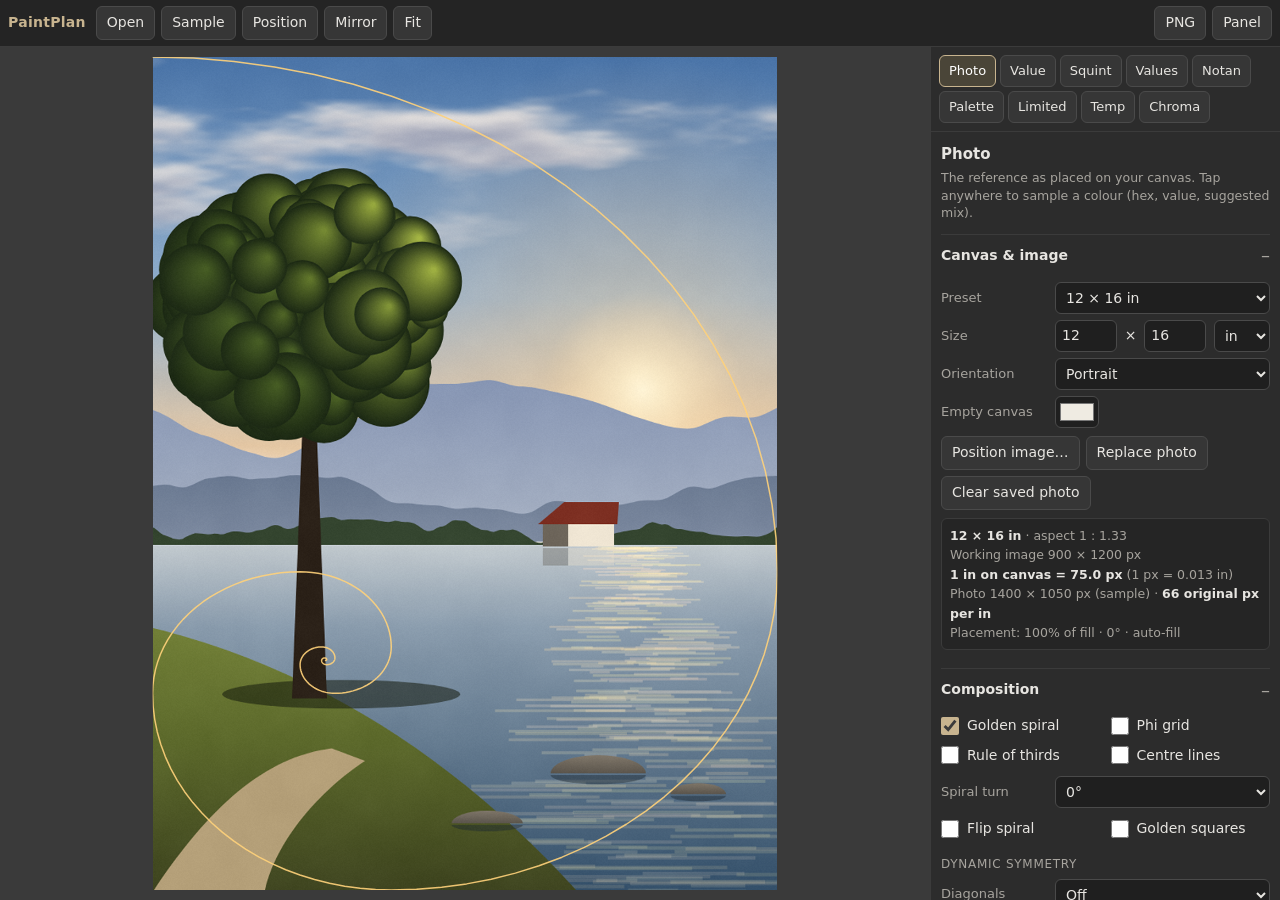
==== commit d858d6f6: "PaintPlan: main service worker no longer handles/caches paintplan/preview/ (feature previews have th" ====
--- a/paintplan/index.html
+++ b/paintplan/index.html
@@ -11,9 +11,12 @@
 <meta name="apple-mobile-web-app-status-bar-style" content="black-translucent">
 <meta name="apple-mobile-web-app-title" content="PaintPlan">
 <meta name="theme-color" content="#242424">
+<meta name="paintplan-build" content="classic@036cf00ff0f7">
 <title>PaintPlan — plan &amp; practise paintings from a photo</title>
-<style>
-:root{--bg:#242424;--panel:#2c2c2c;--line:#3b3b3b;--text:#e7e5e1;--muted:#a7a49e;--accent:#c8b48f;--btn:#363636;--btnh:#414141;--field:#1f1f1f}
+<style id="base">
+/* styles/base.css — structure + component styles shared by every theme.
+   Uses design tokens (CSS custom properties) that each theme defines in its theme.css (:root{…}).
+   Themes override anything here; keep app-structure rules (positioning that JS relies on) in this file. */
 *{box-sizing:border-box}
 html,body{margin:0;height:100%;background:var(--bg);color:var(--text);font:14px/1.4 system-ui,-apple-system,"Segoe UI",Roboto,sans-serif;-webkit-text-size-adjust:100%}
 #app{display:flex;flex-direction:column;height:100vh;height:100dvh}
@@ -70,7 +73,13 @@
 .pig{display:flex;gap:6px;align-items:center;margin:5px 0}
 .pig input[type=text]{flex:1}
 .pig button{min-height:32px;padding:2px 9px}
-canvas.hist{width:100%;height:56px;display:block;border-radius:4px;margin:4px 0}
+canvas.hist{width:100%;height:100px;display:block;border-radius:4px;margin:4px 0;touch-action:pan-y;cursor:default}
+canvas.hist.grab{cursor:ew-resize}
+canvas.hist.dragging{cursor:grabbing}
+.levels{display:flex;align-items:center;gap:8px;min-height:34px;margin:2px 0}
+.levels .hint{flex:1;margin:0}
+.levels button{min-height:30px;padding:3px 10px}
+.row.dim{opacity:.5}
 #posbar{position:absolute;left:8px;right:8px;bottom:8px;background:rgba(34,34,34,.96);border:1px solid var(--accent);border-radius:8px;padding:6px 8px;display:flex;flex-direction:column;gap:2px}
 #posbar .pb-row{display:flex;align-items:center;gap:6px;flex-wrap:wrap}
 #posbar .pb-row>label{flex:0 0 52px;color:var(--muted);font-size:13px}
@@ -97,6 +106,7 @@
   body.nopanel #panel{display:flex;height:auto}
   body.nopanel #panelBody{display:none}
   .row>label{flex-basis:96px}
+  canvas.hist{height:120px}
   header button,header .btn{padding:4px 7px;font-size:13px}
   header{gap:4px}
   .hide-m{display:none}
@@ -112,10 +122,57 @@
 #panel{padding-right:env(safe-area-inset-right);padding-bottom:env(safe-area-inset-bottom)}
 #stage{margin-left:env(safe-area-inset-left)}
 @media (max-width:760px){#stage{margin-left:0;margin-right:0}#panelBody{padding-left:max(10px,env(safe-area-inset-left));padding-right:max(10px,env(safe-area-inset-right))}}
+/* Empty state overlay (themes without the sample provide #empty) */
+#empty{display:none}
+/* "Updated — reload" toast (ui/pwa.js) */
+#toast{position:fixed;z-index:50;left:50%;transform:translateX(-50%);bottom:max(16px,env(safe-area-inset-bottom));display:flex;align-items:center;gap:8px;padding:6px 6px 6px 14px;background:var(--panel);color:var(--text);border:1px solid var(--line);border-radius:10px;box-shadow:0 6px 24px rgba(0,0,0,.35);font-size:13.5px;max-width:calc(100% - 24px)}
+#toast button{min-height:30px;padding:3px 12px}
+#toast #toastX{background:transparent;border-color:transparent;padding:3px 8px}
+/* Limited palette: paint slots + paint picker (ui/paint-picker.js). Desktop = centred dialog, phones = bottom sheet. */
+.pig .pig-name{flex:1;min-width:0;display:flex;flex-direction:column;align-items:flex-start;gap:0;text-align:left;padding:3px 9px;line-height:1.2}
+.pig .pig-name b{font-weight:500;color:var(--text);white-space:nowrap;overflow:hidden;text-overflow:ellipsis;max-width:100%}
+.pig .pig-name small{font-size:11px;color:var(--muted);white-space:nowrap;overflow:hidden;text-overflow:ellipsis;max-width:100%}
+.psheet{position:fixed;inset:0;z-index:60;display:flex;align-items:center;justify-content:center;background:rgba(0,0,0,.45)}
+.ps-card{display:flex;flex-direction:column;width:min(440px,calc(100% - 24px));max-height:min(640px,82vh);background:var(--panel);color:var(--text);border:1px solid var(--line);border-radius:12px;box-shadow:0 18px 60px rgba(0,0,0,.5);overflow:hidden}
+.ps-grab{display:none}
+.ps-hd{display:flex;align-items:center;justify-content:space-between;gap:8px;padding:10px 12px 4px}
+.ps-hd button{min-height:32px;padding:3px 12px}
+.ps-search{padding:6px 12px 8px;border-bottom:1px solid var(--line)}
+.ps-search input{width:100%;box-sizing:border-box;min-height:36px;font-size:15px;padding:6px 10px;background:var(--field);color:var(--text);border:1px solid var(--line);border-radius:8px}
+.ps-list{flex:1;min-height:0;overflow-y:auto;-webkit-overflow-scrolling:touch;overscroll-behavior:contain;padding:4px 6px 8px}
+.ps-gh{position:sticky;top:-4px;z-index:1;padding:8px 8px 4px;font-size:11px;font-weight:600;letter-spacing:.06em;text-transform:uppercase;color:var(--muted);background:var(--panel)}
+.prow{display:flex;align-items:center;gap:10px;width:100%;min-height:40px;padding:4px 8px;margin:0;text-align:left;background:transparent;border:0;border-radius:8px;color:var(--text);cursor:pointer}
+.prow:hover,.prow.act{background:var(--btnh)}
+.prow.cur{box-shadow:inset 0 0 0 1.5px var(--accent)}
+.ps-sw{flex:none;width:28px;height:28px;border-radius:6px;box-shadow:inset 0 0 0 1px rgba(255,255,255,.18),0 0 0 1px rgba(0,0,0,.35)}
+.ps-n{flex:1;min-width:0;display:flex;flex-direction:column;line-height:1.25}
+.ps-n b{font-weight:500;white-space:nowrap;overflow:hidden;text-overflow:ellipsis}
+.ps-n small{font-size:11.5px;color:var(--muted);white-space:nowrap;overflow:hidden;text-overflow:ellipsis}
+.ps-op{flex:none;font-size:10.5px;line-height:1;padding:3px 6px;border-radius:999px;border:1px solid var(--line);color:var(--muted);white-space:nowrap}
+.ps-op-O{color:var(--text)}
+.ps-op-T{border-style:dashed}
+.ps-custom{border-bottom:1px solid var(--line);padding-bottom:4px;margin-bottom:2px}
+.ps-empty{color:var(--muted);padding:6px 10px;margin:0}
+.ps-foot{margin:0;padding:6px 12px 10px;font-size:11px;color:var(--muted);border-top:1px solid var(--line)}
+@media (max-width:760px){
+  .psheet{align-items:flex-end}
+  .ps-card{width:100%;max-height:86vh;height:86vh;border-radius:16px 16px 0 0;border-bottom:0;padding-bottom:env(safe-area-inset-bottom)}
+  .ps-grab{display:block;width:38px;height:5px;border-radius:3px;background:var(--line);margin:7px auto 0}
+  .ps-hd{padding:6px 14px 2px}.ps-hd b{font-size:16px}.ps-hd button{min-height:44px;padding:4px 16px;font-size:16px}
+  .ps-search input{min-height:44px;font-size:16px}
+  .prow{min-height:52px;padding:6px 10px}
+  .ps-sw{width:34px;height:34px}
+  .ps-n b{font-size:16px}.ps-n small{font-size:12.5px}
+  .pig .pig-name{min-height:44px}
+  .pig input[type=color]{width:44px;height:44px}
+  .pig button[data-del]{min-height:44px;min-width:40px}
+}
 </style>
-<script>
-if('serviceWorker' in navigator&&/^https?:$/.test(location.protocol)){addEventListener('load',()=>{navigator.serviceWorker.register('sw.js').catch(e=>console.warn('SW registration failed',e))})}
-</script>
+<style id="theme-classic">
+/* themes/classic/theme.css — the original PaintPlan look: warm dark grey, sand accent. Design tokens only;
+   all component styles come from styles/base.css. */
+:root{--bg:#242424;--panel:#2c2c2c;--line:#3b3b3b;--text:#e7e5e1;--muted:#a7a49e;--accent:#c8b48f;--btn:#363636;--btnh:#414141;--field:#1f1f1f}
+</style>
 </head>
 <body>
 <div id="app">
@@ -152,8 +209,11 @@
 <div id="printArea"><img id="printImg" alt="Grid reference"></div>
 <script>
 'use strict';
+/* PaintPlan · theme "classic" · build 036cf00ff0f7 — generated by build.mjs from src/ (edit the source, not this file) */
+const THEME={"id":"classic","build":"036cf00ff0f7","sample":true,"setup":null};
 /* ===== Image engine: pure functions, runs in a Web Worker (or on the main thread as fallback) ===== */
 function ENGINE(){
+  /* worker/engine/color.js — Colour science: sRGB <-> linear, CIE L*, OKLab, gray LUTs. (fragment: concatenated inside function ENGINE(){…} by build.mjs) */
   const S2L=new Float32Array(256);
   for(let i=0;i<256;i++){const c=i/255;S2L[i]=c<=0.04045?c/12.92:Math.pow((c+0.055)/1.055,2.4);}
   const L2S=new Uint8Array(4097);
@@ -178,7 +238,7 @@
   const GRAY=new Uint8Array(1001);for(let i=0;i<=1000;i++)GRAY[i]=l2s(YofL(i/10));
   const grayOfL=L=>GRAY[L<=0?0:L>=100?1000:(L*10+0.5)|0];
   const hexLin=h=>{const v=parseInt(h.slice(1),16);return[S2L[v>>16&255],S2L[v>>8&255],S2L[v&255]];};
-
+  /* worker/engine/image-cache.js — Current working image (planes) + per-image memo cache; setImage(). (fragment: concatenated inside function ENGINE(){…} by build.mjs) */
   let img=null;
   function cached(key,fn){let v=img.cache.get(key);if(v===undefined){if(img.cache.size>40)img.cache.clear();v=fn();img.cache.set(key,v);}return v;}
 
@@ -192,7 +252,7 @@
     }
     img={id:m.id,w,h,rgba,L,oL:A,oA:B,oB:C,cache:new Map()};
   }
-
+  /* worker/engine/filters.js — Blur (3-pass box ~ gaussian) and majority/mode filter for label maps. (fragment: concatenated inside function ENGINE(){…} by build.mjs) */
   /* --- blur: 3-pass box blur ≈ gaussian --- */
   function boxH(s,d,w,h,r){const k=1/(2*r+1);for(let y=0;y<h;y++){const o=y*w;let acc=0;for(let i=-r;i<=r;i++)acc+=s[o+(i<0?0:i>=w?w-1:i)];for(let x=0;x<w;x++){d[o+x]=acc*k;const xa=x+r+1,xr=x-r;acc+=s[o+(xa>=w?w-1:xa)]-s[o+(xr<0?0:xr)];}}}
   function boxV(s,d,w,h,r){const k=1/(2*r+1);for(let x=0;x<w;x++){let acc=0;for(let i=-r;i<=r;i++)acc+=s[(i<0?0:i>=h?h-1:i)*w+x];for(let y=0;y<h;y++){d[y*w+x]=acc*k;const ya=y+r+1,yr=y-r;acc+=s[(ya>=h?h-1:ya)*w+x]-s[(yr<0?0:yr)*w+x];}}}
@@ -232,25 +292,28 @@
     }
     return src;
   }
-
+  /* worker/engine/values.js — Value study: posterised CIE L* steps + histogram. (fragment: concatenated inside function ENGINE(){…} by build.mjs) */
   /* --- value study (posterised CIE L*) --- */
   function valueSteps(p){
     return cached('vs'+JSON.stringify(p),()=>{
       const {w,h}=img,n=w*h,N=Math.max(1,p.steps|0),b=p.black,wl=Math.max(p.white,b+1);
       const m=Math.min(Math.max(p.mid,b+0.5),wl-0.5),g=Math.log(0.5)/Math.log((m-b)/(wl-b));
       const L=Lb(p.blur),lut=new Uint8Array(1001);
-      for(let i=0;i<=1000;i++){let t=(i/10-b)/(wl-b);t=t<0?0:t>1?1:t;t=Math.pow(t,g);let s=Math.floor(t*N);if(s>=N)s=N-1;lut[i]=s;}
+      // custom step boundaries (dragged on the histogram): N-1 ascending L* cuts replace the black/mid/white curve
+      const cuts=Array.isArray(p.cuts)&&p.cuts.length===N-1&&p.cuts.every((c,i)=>isFinite(c)&&(i===0||c>p.cuts[i-1]))?p.cuts:null;
+      if(cuts)for(let i=0;i<=1000;i++){const v=i/10;let s=0;while(s<N-1&&v>=cuts[s])s++;lut[i]=s;}
+      else for(let i=0;i<=1000;i++){let t=(i/10-b)/(wl-b);t=t<0?0:t>1?1:t;t=Math.pow(t,g);let s=Math.floor(t*N);if(s>=N)s=N-1;lut[i]=s;}
       let lab=new Uint8Array(n);
       for(let i=0;i<n;i++){const v=L[i];lab[i]=lut[v<=0?0:v>=100?1000:(v*10+0.5)|0];}
-      if(p.smooth>0)lab=modeFilter(lab,w,h,N,Math.max(1,Math.round(p.smooth*scl()*1.5)),2);
+      if(p.smooth>0&&!p.live)lab=modeFilter(lab,w,h,N,Math.max(1,Math.round(p.smooth*scl()*1.5)),2);
       const counts=new Array(N).fill(0);for(let i=0;i<n;i++)counts[lab[i]]++;
-      const bounds=[];for(let i=0;i<=N;i++)bounds.push(b+(wl-b)*Math.pow(i/N,1/g));
+      const bounds=cuts?[0,...cuts,100]:[];if(!cuts)for(let i=0;i<=N;i++)bounds.push(b+(wl-b)*Math.pow(i/N,1/g));
       const outL=[];for(let i=0;i<N;i++)outL.push(N>1?i/(N-1)*100:50);
       return {lab,N,counts:counts.map(c=>c/n),bounds,outL};
     });
   }
   function histL(){return cached('hist',()=>{const h=new Array(101).fill(0),n=img.L.length;for(let i=0;i<n;i++)h[Math.max(0,Math.min(100,Math.round(img.L[i])))]++;return h.map(v=>v/n);});}
-
+  /* worker/engine/palette.js — k-means palette extraction in OKLab + palette label maps. (fragment: concatenated inside function ENGINE(){…} by build.mjs) */
   /* --- k-means palette in OKLab --- */
   function kmeans(k,blur){
     return cached('km'+k+'_'+blur,()=>{
@@ -304,11 +367,14 @@
       return {labels,cols};
     });
   }
-
-  /* --- limited-palette gamut: simulated paint mixing (weighted geometric mean of reflectance) --- */
+  /* worker/engine/mixing.js — Limited palette: simulated paint mixing gamut, nearest mix, LUT. (fragment: concatenated inside function ENGINE(){…} by build.mjs) */
+  /* --- limited-palette gamut: simulated paint mixing ---
+     Weighted geometric mean of linear-RGB reflectance (a cheap stand-in for single-constant Kubelka-Munk). Recipe ratios are
+     parts by volume; each paint's share is scaled by its relative tinting strength ts (from core/paint-library.js, 1 for custom
+     colours) so strong pigments (phthalos, Prussian, dioxazine) dominate a mix the way they do on the palette. */
   const GC=new Map();
-  function gamut(pigs,mix,S,maxN){
-    const key=pigs.join(',')+'|'+mix+'|'+S+'|'+maxN;
+  function gamut(pigs,mix,S,maxN,ts){
+    const T=pigs.map((_,i)=>ts&&ts[i]>0?+ts[i]:1),key=pigs.join(',')+'|'+mix+'|'+S+'|'+maxN+'|'+T.join(',');
     if(GC.has(key))return GC.get(key);
     if(GC.size>16)GC.clear();
     const P=pigs.length,lg=pigs.map(h=>hexLin(h).map(v=>Math.log(Math.max(v,0.0025))));
@@ -325,7 +391,8 @@
     }
     const seen=new Set(),ws=[],labs=[],rgbs=[],o=[0,0,0];
     for(const w of W){
-      const lin=[0,1,2].map(c=>{let s=0;for(let i=0;i<P;i++)if(w[i])s+=w[i]/S*lg[i][c];return Math.exp(s);});
+      let tw=0;for(let i=0;i<P;i++)tw+=w[i]*T[i];
+      const lin=[0,1,2].map(c=>{let s=0;for(let i=0;i<P;i++)if(w[i])s+=w[i]*T[i]/tw*lg[i][c];return Math.exp(s);});
       const rgb=lin.map(l2s),k=rgb.join(',');if(seen.has(k))continue;seen.add(k);
       toLab(lin[0],lin[1],lin[2],o);ws.push(w);labs.push(o[0],o[1],o[2]);rgbs.push(rgb);
     }
@@ -337,7 +404,7 @@
     for(let r=0;r<32;r++)for(let gg=0;gg<32;gg++)for(let b=0;b<32;b++){toLab(S2L[r*8+4],S2L[gg*8+4],S2L[b*8+4],o);lut[r<<10|gg<<5|b]=nearest(g,o[0],o[1],o[2])[0];}
     return g.lut=lut;
   }
-
+  /* worker/engine/edges.js — Contours: Canny-like edges or simplified region outlines; cleanup. (fragment: concatenated inside function ENGINE(){…} by build.mjs) */
   /* --- edges: Canny-like (blur → Sobel → non-max suppression → hysteresis) or region outlines --- */
   function removeSmall(mask,w,h,min){
     const n=w*h,seen=new Uint8Array(n),st=new Int32Array(n),comp=new Int32Array(n);
@@ -387,7 +454,7 @@
     if(p.thick>1)mask=dilate(mask,w,h,p.thick-1);
     return {res:{type:'edges',kind:'edges',imageId:img.id,w,h,mask:mask.buffer},tr:[mask.buffer]};
   }
-
+  /* worker/engine/dispatch.js — Message handler: process()/handle(); exposes handle.util. (fragment: concatenated inside function ENGINE(){…} by build.mjs) */
   function process(m){
     const {w,h}=img,n=w*h,out=new Uint8ClampedArray(n*4),p=m.p||{},sc=scl();let labels=null,info=null;
     const put=(i,r,g,b)=>{const j=i*4;out[j]=r;out[j+1]=g;out[j+2]=b;out[j+3]=255;};
@@ -397,13 +464,13 @@
       case 'values':case 'notan':{
         const r=valueSteps(p),g=r.outL.map(grayOfL);
         for(let i=0;i<n;i++){const v=g[r.lab[i]];put(i,v,v,v);}
-        labels=r.lab.slice();info={N:r.N,counts:r.counts,bounds:r.bounds,outL:r.outL,hist:histL(),black:p.black,white:p.white};break;}
+        labels=r.lab.slice();info={N:r.N,counts:r.counts,bounds:r.bounds,outL:r.outL,hist:histL(),black:p.black,white:p.white,custom:!!(p.cuts&&p.cuts.length===r.N-1)};break;}
       case 'palette':{
         const r=paletteLabels(p);
         for(let i=0;i<n;i++){const c=r.cols[r.labels[i]].rgb;put(i,c[0],c[1],c[2]);}
         labels=r.labels.slice();info={cols:r.cols.map(c=>({rgb:c.rgb,L:c.L,pct:c.pct}))};break;}
       case 'remap':{
-        const g=gamut(p.pigs,p.mix,p.mix?(p.pigs.length>8?6:8):1,3),lut=lutOf(g);
+        const g=gamut(p.pigs,p.mix,p.mix?(p.pigs.length>8?6:8):1,3,p.ts),lut=lutOf(g);
         const [R,G,B]=rgbB(p.blur*sc),l16=new Uint16Array(n),cnt=new Uint32Array(g.ws.length);
         for(let i=0;i<n;i++){const k=lut[(R[i]>>3)<<10|(G[i]>>3)<<5|(B[i]>>3)];l16[i]=k;cnt[k]++;const c=g.rgb[k];put(i,c[0],c[1],c[2]);}
         const idx=[];for(let k=0;k<cnt.length;k++)if(cnt[k]>0)idx.push(k);
@@ -427,7 +494,7 @@
   function handle(m){
     if(m.type==='setImage'){setImage(m);return {res:{type:'ack'},tr:[]};}
     if(m.type==='suggest'){
-      const g=gamut(m.pigs,true,10,3),o=toLab(S2L[m.rgb[0]],S2L[m.rgb[1]],S2L[m.rgb[2]],[0,0,0]),[k,d]=nearest(g,o[0],o[1],o[2]);
+      const g=gamut(m.pigs,true,10,3,m.ts),o=toLab(S2L[m.rgb[0]],S2L[m.rgb[1]],S2L[m.rgb[2]],[0,0,0]),[k,d]=nearest(g,o[0],o[1],o[2]);
       return {res:{type:'suggest',w:g.ws[k],rgb:g.rgb[k],dE:d*100,S:10},tr:[]};
     }
     if(!img||img.id!==m.imageId)return {res:{type:'stale',kind:m.type},tr:[]};
@@ -438,6 +505,7 @@
   handle.util={toLab,fromLab,Lstar,S2L,l2s};
   return handle;
 }
+/* core/util.js — Tiny helpers ($, clamp, number/colour formatting) + HOOKS (theme modules register init hooks). */
 /* ===== App ===== */
 const $=s=>document.querySelector(s);
 const clamp=(v,a,b)=>v<a?a:v>b?b:v;
@@ -449,12 +517,84 @@
 const rgba=(h,a)=>{const c=hexRgb(h);return`rgba(${c[0]},${c[1]},${c[2]},${a})`;};
 const esc=s=>String(s).replace(/[&<>"]/g,c=>({'&':'&amp;','<':'&lt;','>':'&gt;','"':'&quot;'}[c]));
 
+const HOOKS=[];   // functions run at the end of init() (theme/optional modules push here)
+/* core/paint-library.js — Standard artist oil paints for the Limited Palette picker. GENERATED by research/build-library.py — edit that, not this.
+   Fields: id, n name, f family, code Colour Index pigment(s), c reference sRGB (used for swatch + mixing), lab CIE L*a*b* (D65) when published,
+   op opacity (O / SO / ST / T), ts relative tinting strength (approximate, used by the mixing model), mass approximate thick-film masstone
+   for dark transparent paints (display only), src 'ref' = average of published per-brand L*a*b* values for artist-grade oils (k brands,
+   dE = largest ΔE76 of a brand from that average; source mixura.app, method undisclosed — see research/oil-paints.md) or 'approx' = estimate.
+   47 ref / 13 approx of 60 paints. */
+const PAINT_FAMILIES=[['whites','Whites'],['blacks','Blacks & grays'],['earths','Earths'],['yellows','Yellows'],['oranges','Oranges'],['reds','Reds'],['violets','Violets'],['blues','Blues'],['greens','Greens']];
+const PAINTS=[
+{"id":"titanium-white","n":"Titanium White","f":"whites","code":"PW6","c":"#fefdfd","lab":[99.5,-0.1,0.5],"op":"O","ts":1.0,"src":"ref","k":10,"dE":0.7,"al":"white,titanium"},
+{"id":"zinc-white","n":"Zinc White","f":"whites","code":"PW4","c":"#fcfcfa","lab":[98.8,-0.3,0.8],"op":"ST","ts":0.45,"src":"ref","k":13,"dE":0.6,"al":"mixing white"},
+{"id":"flake-white","n":"Flake White (Lead)","f":"whites","code":"PW1","c":"#f4efe3","op":"O","ts":0.6,"src":"approx","al":"lead white,cremnitz,flake white hue","note":"Warm lead white; hues use PW6/PW4."},
+{"id":"ivory-black","n":"Ivory Black","f":"blacks","code":"PBk9","c":"#222223","lab":[13.2,0.2,-0.4],"op":"O","ts":1.5,"src":"ref","k":12,"dE":2.0,"al":"bone black"},
+{"id":"mars-black","n":"Mars Black","f":"blacks","code":"PBk11","c":"#1f1f20","lab":[11.9,0.1,-0.2],"op":"O","ts":2.5,"src":"ref","k":8,"dE":3.5,"al":"iron oxide black"},
+{"id":"lamp-black","n":"Lamp Black","f":"blacks","code":"PBk6/PBk7","c":"#1c1c1d","lab":[10.4,0.1,-0.3],"op":"O","ts":2.2,"src":"ref","k":9,"dE":1.8,"al":"carbon black"},
+{"id":"paynes-gray","n":"Payne’s Gray","f":"blacks","code":"PB29+PBk9","c":"#30343f","lab":[21.8,1.5,-7.6],"op":"ST","ts":2.0,"src":"ref","k":10,"dE":3.8,"al":"paynes grey,payne grey"},
+{"id":"yellow-ochre","n":"Yellow Ochre","f":"earths","code":"PY43/PY42","c":"#c39c48","lab":[66.4,5.2,48.7],"op":"O","ts":1.0,"src":"ref","k":12,"dE":2.4,"al":"ochre,gold ochre"},
+{"id":"raw-sienna","n":"Raw Sienna","f":"earths","code":"PBr7","c":"#b1753d","lab":[54.4,18.1,40.0],"op":"T","ts":0.9,"src":"ref","k":12,"dE":4.4,"al":"sienna"},
+{"id":"burnt-sienna","n":"Burnt Sienna","f":"earths","code":"PBr7/PR101","c":"#974a31","lab":[40.8,30.0,29.3],"op":"T","ts":1.1,"src":"ref","k":12,"dE":6.1,"al":"sienna"},
+{"id":"raw-umber","n":"Raw Umber","f":"earths","code":"PBr7","c":"#63543d","lab":[36.7,2.5,16.0],"op":"T","ts":1.3,"src":"ref","k":12,"dE":2.7,"al":"umber"},
+{"id":"burnt-umber","n":"Burnt Umber","f":"earths","code":"PBr7","c":"#573828","lab":[26.7,11.8,15.5],"op":"ST","ts":1.3,"src":"ref","k":12,"dE":2.3,"al":"umber"},
+{"id":"vandyke-brown","n":"Van Dyke Brown","f":"earths","code":"PBr7+PBk9","c":"#463026","lab":[22.2,8.5,10.4],"op":"T","ts":1.4,"src":"ref","k":3,"dE":3.3,"al":"vandyke"},
+{"id":"venetian-red","n":"Venetian Red","f":"earths","code":"PR101","c":"#8f3a35","lab":[36.2,35.5,21.3],"op":"O","ts":1.8,"src":"ref","k":11,"dE":5.9,"al":"red oxide,light red"},
+{"id":"indian-red","n":"Indian Red","f":"earths","code":"PR101","c":"#8c3439","lab":[34.7,37.7,16.9],"op":"O","ts":2.0,"src":"ref","k":9,"dE":3.9,"al":"red oxide"},
+{"id":"english-red","n":"English Red","f":"earths","code":"PR101","c":"#a7452e","op":"O","ts":1.8,"src":"approx","al":"english red light,light red","note":"Lighter, more orange PR101 than Indian Red."},
+{"id":"transparent-red-oxide","n":"Transparent Red Oxide","f":"earths","code":"PR101 (transparent)","c":"#8e3b1f","op":"T","ts":1.6,"src":"approx","mass":"#4a1d10","al":"transparent oxide red,transparent earth red","note":"Transparent synthetic iron oxide; glazing substitute for Burnt Sienna."},
+{"id":"transparent-yellow-oxide","n":"Transparent Yellow Oxide","f":"earths","code":"PY42 (transparent)","c":"#b9782c","op":"T","ts":1.3,"src":"approx","mass":"#6a3f15","al":"transparent oxide yellow,transparent earth yellow","note":"Transparent synthetic iron oxide."},
+{"id":"naples-yellow","n":"Naples Yellow","f":"yellows","code":"PY41 / PW+PY42+PR101 (hue)","c":"#f8da8c","lab":[88.0,0.3,42.0],"op":"O","ts":0.8,"src":"ref","k":10,"dE":8.4,"al":"naples yellow hue,naples"},
+{"id":"cadmium-lemon","n":"Cadmium Lemon","f":"yellows","code":"PY35","c":"#fff000","op":"O","ts":1.4,"src":"approx","al":"cadmium yellow lemon","note":"Greenish cadmium; value interpolated from Cadmium Yellow Light."},
+{"id":"cadmium-yellow-light","n":"Cadmium Yellow Light","f":"yellows","code":"PY35/PY37","c":"#ffe80d","lab":[91.1,-10.1,89.1],"op":"O","ts":1.5,"src":"ref","k":11,"dE":5.9,"al":"cad yellow light"},
+{"id":"cadmium-yellow-medium","n":"Cadmium Yellow Medium","f":"yellows","code":"PY35/PY37","c":"#ffd30d","lab":[85.9,0.3,85.3],"op":"O","ts":1.5,"src":"ref","k":8,"dE":4.2,"al":"cad yellow medium,cadmium yellow"},
+{"id":"cadmium-yellow-deep","n":"Cadmium Yellow Deep","f":"yellows","code":"PY37/PO20","c":"#ffb806","lab":[79.3,14.3,81.3],"op":"O","ts":1.5,"src":"ref","k":11,"dE":4.9,"al":"cad yellow deep"},
+{"id":"lemon-yellow","n":"Hansa Yellow Light (Lemon)","f":"yellows","code":"PY3","c":"#fff728","lab":[95.1,-17.2,88.2],"op":"ST","ts":1.4,"src":"ref","k":7,"dE":5.1,"al":"lemon yellow,hansa yellow light,hansa lemon"},
+{"id":"hansa-yellow","n":"Hansa Yellow Medium","f":"yellows","code":"PY74/PY97","c":"#ffe121","lab":[89.5,-6.6,85.1],"op":"SO","ts":1.5,"src":"ref","k":2,"dE":3.9,"al":"hansa yellow,primary yellow,azo yellow"},
+{"id":"indian-yellow","n":"Indian Yellow","f":"yellows","code":"PY83/PY153","c":"#ffb228","lab":[77.9,17.9,74.2],"op":"T","ts":1.3,"src":"ref","k":11,"dE":1.6},
+{"id":"cadmium-orange","n":"Cadmium Orange","f":"oranges","code":"PO20","c":"#ff7a2d","lab":[66.0,46.5,62.1],"op":"O","ts":1.5,"src":"ref","k":12,"dE":13.9,"al":"cad orange"},
+{"id":"transparent-orange","n":"Transparent Pyrrole Orange","f":"oranges","code":"PO71","c":"#ff7d2b","lab":[66.7,44.8,63.5],"op":"T","ts":1.8,"src":"ref","k":8,"dE":5.8,"al":"transparent orange,pyrrole orange"},
+{"id":"cadmium-red-light","n":"Cadmium Red Light","f":"reds","code":"PR108","c":"#f74138","lab":[56.0,67.8,46.9],"op":"O","ts":1.5,"src":"ref","k":11,"dE":6.4,"al":"cad red light,cadmium scarlet"},
+{"id":"cadmium-red-medium","n":"Cadmium Red Medium","f":"reds","code":"PR108","c":"#e03333","lab":[50.0,65.0,42.2],"op":"O","ts":1.5,"src":"ref","k":8,"dE":4.2,"al":"cad red,cadmium red"},
+{"id":"cadmium-red-deep","n":"Cadmium Red Deep","f":"reds","code":"PR108","c":"#b62531","lab":[40.4,56.6,30.5],"op":"O","ts":1.5,"src":"ref","k":12,"dE":8.2,"al":"cad red deep"},
+{"id":"pyrrole-red","n":"Pyrrole Red","f":"reds","code":"PR254","c":"#d32d33","lab":[47.0,63.1,38.4],"op":"SO","ts":2.0,"src":"ref","k":6,"dE":6.2,"al":"napthol,winsor red,permanent red"},
+{"id":"alizarin-crimson","n":"Alizarin Crimson","f":"reds","code":"PR83","c":"#9a2236","op":"T","ts":2.0,"src":"approx","mass":"#3e1018","al":"alizarin,rose madder genuine","note":"Fugitive PR83; average of brand-chart colours, approximate."},
+{"id":"permanent-alizarin","n":"Permanent Alizarin Crimson","f":"reds","code":"PR177/PV19 (varies)","c":"#9c2238","op":"T","ts":2.0,"src":"approx","mass":"#401119","al":"alizarin permanent,alizarin hue,anthraquinone red","note":"Lightfast substitute; formulas vary by brand."},
+{"id":"quinacridone-red","n":"Quinacridone Red","f":"reds","code":"PV19","c":"#c42845","lab":[43.8,60.8,23.1],"op":"T","ts":2.0,"src":"ref","k":5,"dE":2.1,"al":"quin red,permanent rose"},
+{"id":"quinacridone-rose","n":"Quinacridone Rose","f":"reds","code":"PV19 (gamma)","c":"#d1365f","op":"T","ts":2.0,"src":"approx","al":"quin rose,permanent rose","note":"Bluish PV19; between Quin Red and Quin Magenta."},
+{"id":"quinacridone-magenta","n":"Quinacridone Magenta","f":"reds","code":"PR122","c":"#b52c5f","lab":[41.9,57.3,3.9],"op":"T","ts":2.0,"src":"ref","k":7,"dE":1.9,"mass":"#52122b","al":"quin magenta,magenta"},
+{"id":"quinacridone-violet","n":"Quinacridone Violet","f":"violets","code":"PV19","c":"#7a2e54","lab":[31.2,37.4,-6.1],"op":"T","ts":2.0,"src":"ref","k":10,"dE":12.1,"mass":"#35121f","al":"quin violet"},
+{"id":"dioxazine-purple","n":"Dioxazine Purple","f":"violets","code":"PV23","c":"#4e2767","lab":[23.8,30.6,-30.4],"op":"T","ts":3.5,"src":"ref","k":3,"dE":2.4,"mass":"#1c0f26","al":"dioxazine violet,carbazole violet,winsor violet"},
+{"id":"ultramarine-violet","n":"Ultramarine Violet","f":"violets","code":"PV15","c":"#593a74","lab":[30.6,25.9,-28.3],"op":"ST","ts":0.7,"src":"ref","k":11,"dE":5.6},
+{"id":"cobalt-violet","n":"Cobalt Violet","f":"violets","code":"PV14/PV49","c":"#8b4f9f","op":"ST","ts":0.5,"src":"approx","al":"cobalt violet hue","note":"Weak, expensive pigment; hues common."},
+{"id":"ultramarine-blue","n":"Ultramarine Blue","f":"blues","code":"PB29","c":"#263b97","lab":[28.8,25.4,-52.6],"op":"ST","ts":1.2,"src":"ref","k":5,"dE":2.0,"mass":"#1a1f5a","al":"french ultramarine,ultramarine"},
+{"id":"cobalt-blue","n":"Cobalt Blue","f":"blues","code":"PB28","c":"#0155a7","lab":[36.6,11.0,-49.7],"op":"ST","ts":0.7,"src":"ref","k":11,"dE":4.5,"al":"cobalt"},
+{"id":"cerulean-blue","n":"Cerulean Blue","f":"blues","code":"PB35/PB36","c":"#2988b9","lab":[53.6,-10.1,-33.7],"op":"O","ts":0.8,"src":"ref","k":11,"dE":6.8,"al":"cerulean"},
+{"id":"prussian-blue","n":"Prussian Blue","f":"blues","code":"PB27","c":"#122c53","lab":[18.1,5.9,-26.9],"op":"T","ts":3.5,"src":"ref","k":12,"dE":6.6,"mass":"#0e1626","al":"paris blue,berlin blue,milori"},
+{"id":"phthalo-blue-gs","n":"Phthalo Blue (Green Shade)","f":"blues","code":"PB15:3","c":"#003795","lab":[26.5,24.2,-55.3],"op":"T","ts":4.0,"src":"ref","k":6,"dE":2.2,"mass":"#0b1838","al":"phthalo blue,phthalocyanine blue,winsor blue green shade"},
+{"id":"phthalo-blue-rs","n":"Phthalo Blue (Red Shade)","f":"blues","code":"PB15:1/PB15:6","c":"#16318f","op":"T","ts":4.0,"src":"approx","mass":"#0d1440","al":"phthalo blue,winsor blue red shade","note":"Redder PB15; shifted from the PB15:3 data toward Ultramarine."},
+{"id":"indigo","n":"Indigo","f":"blues","code":"PB15+PBk/PV mixes","c":"#252f4a","lab":[19.5,4.5,-18.2],"op":"T","ts":2.5,"src":"ref","k":7,"dE":6.6,"al":"indigo hue"},
+{"id":"cobalt-turquoise","n":"Cobalt Turquoise","f":"blues","code":"PB36","c":"#00989f","lab":[56.9,-30.2,-13.6],"op":"O","ts":0.8,"src":"ref","k":6,"dE":2.9,"al":"cobalt teal"},
+{"id":"manganese-blue-hue","n":"Manganese Blue Hue","f":"blues","code":"PB15+PG7(+PW6)","c":"#1d97c3","op":"T","ts":2.5,"src":"approx","al":"manganese blue","note":"Original PB33 discontinued; phthalo-based hue."},
+{"id":"phthalo-green-bs","n":"Phthalo Green (Blue Shade)","f":"greens","code":"PG7","c":"#00625a","lab":[36.7,-26.3,-2.7],"op":"T","ts":4.0,"src":"ref","k":6,"dE":1.2,"mass":"#0b221d","al":"phthalo green,winsor green,phthalocyanine green"},
+{"id":"phthalo-green-ys","n":"Phthalo Green (Yellow Shade)","f":"greens","code":"PG36","c":"#00785a","op":"T","ts":3.5,"src":"approx","mass":"#0f2a1c","al":"phthalo green,winsor green yellow shade","note":"PG36; yellower than PG7."},
+{"id":"viridian","n":"Viridian","f":"greens","code":"PG18","c":"#0d7360","lab":[42.9,-31.5,2.6],"op":"T","ts":0.8,"src":"ref","k":11,"dE":6.6,"mass":"#0f2f28"},
+{"id":"chromium-oxide-green","n":"Chromium Oxide Green","f":"greens","code":"PG17","c":"#5a774f","lab":[47.0,-19.1,19.1],"op":"O","ts":1.2,"src":"ref","k":7,"dE":1.3,"al":"oxide of chromium,chrome oxide green"},
+{"id":"cobalt-green","n":"Cobalt Green","f":"greens","code":"PG50/PG26","c":"#15876b","lab":[50.1,-37.0,6.7],"op":"ST","ts":0.6,"src":"ref","k":11,"dE":9.3},
+{"id":"permanent-green-light","n":"Permanent Green Light","f":"greens","code":"PG36+PY3","c":"#84ba44","lab":[69.7,-36.5,52.5],"op":"ST","ts":2.0,"src":"ref","k":8,"dE":19.7,"al":"permanent green"},
+{"id":"sap-green","n":"Sap Green","f":"greens","code":"mixed (PG7/36 + yellows/browns)","c":"#52652f","lab":[40.0,-16.6,28.1],"op":"T","ts":1.5,"src":"ref","k":10,"dE":2.4,"mass":"#26301a","al":"sap green permanent"},
+{"id":"green-gold","n":"Green Gold","f":"greens","code":"PY129","c":"#948f33","lab":[58.3,-10.2,48.1],"op":"T","ts":1.2,"src":"ref","k":5,"dE":5.6},
+{"id":"olive-green","n":"Olive Green","f":"greens","code":"mixed","c":"#626237","lab":[40.4,-7.1,24.4],"op":"ST","ts":1.4,"src":"ref","k":8,"dE":1.9},
+{"id":"terre-verte","n":"Terre Verte","f":"greens","code":"PG23","c":"#717c5d","op":"ST","ts":0.3,"src":"approx","al":"green earth,verona green earth","note":"Very weak tinter; brand hues vary widely."}
+];
+const PAINT_BY_ID=Object.fromEntries(PAINTS.map(p=>[p.id,p]));
+/* core/config.js — Static config: modes, presets, paint palettes, default state DEF. */
 const MODES=[['photo','Photo'],['gray','Value'],['squint','Squint'],['values','Values'],['notan','Notan'],['palette','Palette'],['remap','Limited'],['temp','Temp'],['chroma','Chroma']];
 const MODE_INFO={
   photo:['Photo','The reference as placed on your canvas. Tap anywhere to sample a colour (hex, value, suggested mix).'],
   gray:['Value check','Lightness only (CIE L*). If the picture doesn\u2019t read in gray, colour won\u2019t save it.'],
   squint:['Squint','Digital squint: detail drops away, leaving the big masses and value groupings.'],
-  values:['Value study','Posterises lightness into steps. Tap a step to see where it falls. Black/white levels clip the ends; midpoint shifts where the middle value lands.'],
+  values:['Value study','Posterises lightness into steps. Tap a step to see where it falls. Black/white levels clip the ends; midpoint shifts where the middle value lands. Or drag the boundary handles on the histogram to set each threshold yourself.'],
   notan:['Notan','Two (or three) value design. Does the composition read as a clear pattern of light and dark?'],
   palette:['Palette','Main colours found by k-means clustering in OKLab (a perceptual colour space). Tap a swatch to see where it appears. Blur + clean-up give “big shapes”.'],
   remap:['Limited palette','Re-paints the reference using only what your palette can mix (simulated, up to 3 paints + ratios). Colours the palette can\u2019t reach shift to the nearest mix.'],
@@ -462,27 +602,39 @@
   chroma:['Chroma','Brighter = more saturated. Most of a scene is lower chroma than it looks.']
 };
 const PRESETS=[['custom','Custom'],['5x7','5 × 7 in',5,7,'in'],['6x8','6 × 8 in',6,8,'in'],['8x10','8 × 10 in',8,10,'in'],['9x12','9 × 12 in',9,12,'in'],['11x14','11 × 14 in',11,14,'in'],['12x16','12 × 16 in',12,16,'in'],['16x20','16 × 20 in',16,20,'in'],['18x24','18 × 24 in',18,24,'in'],['24x30','24 × 30 in',24,30,'in'],['24x36','24 × 36 in',24,36,'in'],['30x40c','30 × 40 cm',30,40,'cm'],['40x50c','40 × 50 cm',40,50,'cm'],['50x70c','50 × 70 cm',50,70,'cm'],['A5','A5 (14.8 × 21 cm)',14.8,21,'cm'],['A4','A4 (21 × 29.7 cm)',21,29.7,'cm'],['A3','A3 (29.7 × 42 cm)',29.7,42,'cm'],['A2','A2 (42 × 59.4 cm)',42,59.4,'cm'],['A1','A1 (59.4 × 84.1 cm)',59.4,84.1,'cm'],['sq8','Square 8 × 8 in',8,8,'in'],['sq12','Square 12 × 12 in',12,12,'in'],['sq20','Square 20 × 20 in',20,20,'in'],['sq30c','Square 30 × 30 cm',30,30,'cm'],['photo','Match photo aspect']];
-const PIG={white:['Titanium White','#f4f2ec'],black:['Ivory Black','#1a1c21'],ochre:['Yellow Ochre','#c9952f'],cadRedL:['Cadmium Red Light','#dc3d2a'],cadYelM:['Cadmium Yellow Medium','#f4b400'],cadYelL:['Cadmium Yellow Light','#f8d81c'],hansa:['Hansa Yellow','#f6d10b'],quinMag:['Quinacridone Magenta','#a3245e'],phthalo:['Phthalo Blue','#16478a'],ultra:['Ultramarine Blue','#273e9f'],aliz:['Alizarin Crimson','#8f1d2c'],bSienna:['Burnt Sienna','#8c4120'],bUmber:['Burnt Umber','#4b3223'],rUmber:['Raw Umber','#5c4b37'],viridian:['Viridian','#1f6f5b'],cerulean:['Cerulean Blue','#2b80b9']};
-const PALS={zorn:['Zorn (white, ochre, cad red, black)',['white','ochre','cadRedL','black']],triad:['Primary triad',['white','hansa','quinMag','phthalo']],split:['Split primary (6 + white)',['white','cadYelM','hansa','cadRedL','quinMag','ultra','phthalo']],earth:['Earth palette',['white','ochre','bSienna','bUmber','ultra']],mono:['Monochrome (umber + white)',['white','bUmber']],extracted:['From extracted palette',null],custom:['Custom',null]};
-const pigsOf=id=>PALS[id][1].map(k=>({n:PIG[k][0],c:PIG[k][1]}));
+/* Limited-palette presets reference paints in core/paint-library.js by name. A pigment slot is {n,c} plus id when it is a library paint. */
+const PAINT_BY_NAME=Object.fromEntries(PAINTS.map(p=>[p.n.toLowerCase(),p]));
+const paintSlot=p=>({id:p.id,n:p.n,c:p.c});
+const PALS={zorn:['Zorn (white, ochre, cad red, black)',['Titanium White','Yellow Ochre','Cadmium Red Light','Ivory Black']],
+  triad:['Primary triad',['Titanium White','Hansa Yellow Medium','Quinacridone Magenta','Phthalo Blue (Green Shade)']],
+  split:['Split primary (6 + white)',['Titanium White','Cadmium Yellow Medium','Hansa Yellow Light (Lemon)','Cadmium Red Light','Quinacridone Magenta','Ultramarine Blue','Phthalo Blue (Green Shade)']],
+  earth:['Earth palette',['Titanium White','Yellow Ochre','Burnt Sienna','Burnt Umber','Ultramarine Blue']],
+  mono:['Monochrome (umber + white)',['Titanium White','Burnt Umber']],extracted:['From extracted palette',null],custom:['Custom',null]};
+const pigsOf=id=>PALS[id][1].map(n=>paintSlot(PAINT_BY_NAME[n.toLowerCase()]));
+const pigStrength=p=>(p&&p.id&&PAINT_BY_ID[p.id]&&p.c===PAINT_BY_ID[p.id].c)?PAINT_BY_ID[p.id].ts:1;
+/* Saved settings from before the paint library: slots that still carry an old preset paint (same name + old hex) become library paints. */
+const LEGACY_PIG={'Titanium White|#f4f2ec':'titanium-white','Ivory Black|#1a1c21':'ivory-black','Yellow Ochre|#c9952f':'yellow-ochre','Cadmium Red Light|#dc3d2a':'cadmium-red-light','Cadmium Yellow Medium|#f4b400':'cadmium-yellow-medium','Cadmium Yellow Light|#f8d81c':'cadmium-yellow-light','Hansa Yellow|#f6d10b':'hansa-yellow','Quinacridone Magenta|#a3245e':'quinacridone-magenta','Phthalo Blue|#16478a':'phthalo-blue-gs','Ultramarine Blue|#273e9f':'ultramarine-blue','Alizarin Crimson|#8f1d2c':'alizarin-crimson','Burnt Sienna|#8c4120':'burnt-sienna','Burnt Umber|#4b3223':'burnt-umber','Raw Umber|#5c4b37':'raw-umber','Viridian|#1f6f5b':'viridian','Cerulean Blue|#2b80b9':'cerulean-blue'};
+const migratePigs=a=>Array.isArray(a)?a.filter(p=>p&&typeof p.c==='string').map(p=>{if(p.id&&PAINT_BY_ID[p.id])return p;const id=LEGACY_PIG[p.n+'|'+p.c];return id?paintSlot(PAINT_BY_ID[id]):{n:String(p.n||'Paint'),c:p.c};}):a;
 
 const DEF={mode:'photo',unit:'in',cw:12,ch:16,preset:'12x16',orient:'portrait',workRes:1200,
   thirds:false,phi:false,spiral:true,spiralRot:0,spiralFlip:false,spiralSq:false,diag:'off',recip:false,armature:false,center:false,
   compColor:'#ffd27a',compAlpha:0.9,compWidth:1.5,
   grid:false,gridMode:'count',gridCols:4,gridRows:4,gridSquare:true,gridSpacing:2,gridLabels:true,gridDiag:false,gridColor:'#ffffff',gridAlpha:0.75,gridWidth:1,
   lines:'off',lineSrc:'edges',lineBlur:2,lineDetail:40,lineClean:25,lineThick:2,lineColor:'#e8432e',lineAlpha:0.9,
-  vSteps:5,vBlack:0,vWhite:100,vMid:50,vBlur:1,vSmooth:0,
-  nThree:false,nMid:50,nBlur:2,nSmooth:1,squint:2,
+  vSteps:5,vBlack:0,vWhite:100,vMid:50,vBlur:1,vSmooth:0,vCustom:[],
+  nThree:false,nMid:50,nCustom:[],nBlur:2,nSmooth:1,squint:2,
   pK:8,pBlur:1,pSmooth:1,
   rPreset:'zorn',rMix:true,rBlur:1,pigments:pigsOf('zorn'),
   tStrength:1,cStrength:1,
   canvasColor:'#efebe2',place:{cx:0.5,cy:0.5,s:1,rot:0,fx:1,fy:1,auto:true},
   compare:'off',split:0.5,flipH:false,flipV:false,stageBg:'#3a3a3a',exportScale:2};
+/* core/store.js — Settings state S (persisted to localStorage) + save(). */
 const SAVE_KEY='paintplan.v1';
 function loadSaved(){try{const o=JSON.parse(localStorage.getItem(SAVE_KEY)||'{}');const r={};for(const k in DEF)if(k in o&&typeof o[k]===typeof DEF[k])r[k]=o[k];return r;}catch(e){return{};}}
 const S=Object.assign(JSON.parse(JSON.stringify(DEF)),loadSaved());
+if(Array.isArray(S.pigments)){S.pigments=migratePigs(S.pigments);if(!S.pigments.length)S.pigments=pigsOf('zorn');}
 let saveT=0;function save(){clearTimeout(saveT);saveT=setTimeout(()=>{try{localStorage.setItem(SAVE_KEY,JSON.stringify(S));}catch(e){}},400);}
-
+/* worker/client.js — Worker client: spawns the engine as a Blob worker (iOS-safe), main-thread fallback, job queue. */
 /* ---------- engine / worker ---------- */
 const local=ENGINE();
 let worker=null;
@@ -517,7 +669,7 @@
 let statusT=0;
 function setStatus(){const busy=jobs.process.busy||jobs.edges.busy;clearTimeout(statusT);
   if(busy)statusT=setTimeout(()=>{const el=$('#status');el.textContent='Working\u2026';el.hidden=false;},180);else $('#status').hidden=true;}
-
+/* core/pipeline.js — Image/processing state + update() pipeline; applies engine results to display canvases. */
 /* ---------- state for images ---------- */
 let src=null;                       // {c:canvas,w,h,natW,natH}
 const orig=document.createElement('canvas'),proc=document.createElement('canvas'),hlc=document.createElement('canvas'),edgeC=document.createElement('canvas');
@@ -529,12 +681,12 @@
 const fH=()=>S.flipH&&!posMode,fV=()=>S.flipV&&!posMode;
 
 const aspect=()=>(S.cw>0&&S.ch>0)?S.cw/S.ch:1;
-const vParams=()=>({steps:S.vSteps,black:S.vBlack,white:S.vWhite,mid:S.vMid,blur:S.vBlur,smooth:S.vSmooth});
-const nParams=()=>({steps:S.nThree?3:2,black:0,white:100,mid:S.nMid,blur:S.nBlur,smooth:S.nSmooth});
+const vParams=()=>levelParams({steps:S.vSteps,black:S.vBlack,white:S.vWhite,mid:S.vMid,blur:S.vBlur,smooth:S.vSmooth},'values');
+const nParams=()=>levelParams({steps:S.nThree?3:2,black:0,white:100,mid:S.nMid,blur:S.nBlur,smooth:S.nSmooth},'notan');
 const pParams=()=>({k:S.pK,blur:S.pBlur,smooth:S.pSmooth});
 function modeParams(){const m=S.mode;
   if(m==='squint')return{squint:S.squint};if(m==='values')return vParams();if(m==='notan')return nParams();
-  if(m==='palette')return pParams();if(m==='remap')return{pigs:S.pigments.map(p=>p.c),mix:S.rMix,blur:S.rBlur};
+  if(m==='palette')return pParams();if(m==='remap')return{pigs:S.pigments.map(p=>p.c),ts:S.pigments.map(pigStrength),mix:S.rMix,blur:S.rBlur};
   if(m==='temp')return{s:S.tStrength};if(m==='chroma')return{s:S.cStrength};return{};}
 function edgeParams(){return{src:S.lineSrc,blur:S.lineBlur,detail:S.lineDetail,clean:S.lineClean,thick:S.lineThick,
   v:S.lineSrc==='values'?(S.mode==='notan'?nParams():vParams()):null,pal:S.lineSrc==='colors'?pParams():null};}
@@ -576,6 +728,33 @@
   hlc.getContext('2d').putImageData(id,0,0);disp=hlc;
 }
 function setHL(i){hl=(hl===i?-1:i);rebuildDisplay();renderModeInfo();render();}
+/* core/levels.js — Value-step thresholds ("levels"): auto (black/mid/white curve) or custom boundaries dragged on the
+   histogram. Custom cuts are N-1 ascending input L* values stored in S.vCustom (Values) / S.nCustom (Notan, 3 values);
+   an empty array means auto. Notan with 2 values has one threshold, which simply is S.nMid. */
+const LEVEL_GAP=1;          // min distance between neighbouring boundaries (L*)
+let levelLive=false;        // true while a handle is being dragged → engine uses its fast preview path
+const levelKey=m=>m==='notan'?'nCustom':'vCustom';
+const levelSteps=m=>m==='notan'?(S.nThree?3:2):S.vSteps;
+function validCuts(c,N){return Array.isArray(c)&&c.length===N-1&&c.every((v,i)=>typeof v==='number'&&isFinite(v)&&v>0&&v<100&&(i===0||v>c[i-1]));}
+function levelCustom(m){return levelSteps(m)>2||m==='values'?validCuts(S[levelKey(m)],levelSteps(m)):false;}
+function levelParams(p,m){if(levelCustom(m))p.cuts=S[levelKey(m)].slice();if(levelLive)p.live=true;return p;}
+/* clamp boundary i of cuts to its neighbours (keeps order, LEVEL_GAP apart, inside 0–100) */
+function clampCut(c,i,v){const lo=(i>0?c[i-1]:0)+LEVEL_GAP,hi=(i<c.length-1?c[i+1]:100)-LEVEL_GAP;return Math.round(Math.min(hi,Math.max(lo,v))*10)/10;}
+/* resample custom boundaries to a new step count, keeping their shape (piecewise-linear in step fraction) */
+function resampleCuts(c,N){
+  const pts=[0,...c,100],M=pts.length-1,out=[];
+  for(let j=1;j<N;j++){const t=j/N*M,i=Math.min(M-1,Math.floor(t)),f=t-i;out.push(Math.round((pts[i]+(pts[i+1]-pts[i])*f)*10)/10);}
+  for(let j=0;j<out.length;j++)out[j]=clampCut(out,j,out[j]);
+  return validCuts(out,N)?out:[];
+}
+/* called by setState for every change: keeps levels consistent with the sliders */
+function levelsOnSetState(k,old){
+  if(['vBlack','vMid','vWhite'].includes(k))S.vCustom=[];                       // a parametric slider → back to auto
+  else if(k==='vSteps'&&validCuts(S.vCustom,old))S.vCustom=resampleCuts(S.vCustom,S.vSteps);   // custom stays custom, redistributed
+  else if(k==='nThree')S.nCustom=[];                                            // 2 ↔ 3 notan values: back to auto
+  else if(k==='nMid')S.nCustom=[];
+}
+/* ui/panel.js — Control panel: builds the settings markup, syncs controls <-> S, setState(). */
 /* ---------- panel UI ---------- */
 const FMT={compAlpha:'%',gridAlpha:'%',lineAlpha:'%',split:'%',tStrength:'x',cStrength:'x'};
 function sl(k,label,min,max,step){return`<div class="row"><label for="c_${k}">${label}</label><input type="range" id="c_${k}" data-k="${k}" min="${min}" max="${max}" step="${step}"><output id="o_${k}"></output></div>`;}
@@ -591,7 +770,7 @@
   <div data-for="squint">${sl('squint','Squint amount',0.5,8,0.25)}</div>
   <div data-for="values">${sl('vSteps','Steps',2,9,1)}${sl('vBlack','Black level',0,60,1)}${sl('vMid','Midpoint',5,95,1)}${sl('vWhite','White level',40,100,1)}${sl('vBlur','Pre-blur',0,8,0.25)}${sl('vSmooth','Simplify shapes',0,6,0.5)}</div>
   <div data-for="notan">${ck('nThree','3 values (dark / mid / light)')}${sl('nMid','Threshold',5,95,1)}${sl('nBlur','Pre-blur',0,10,0.25)}${sl('nSmooth','Simplify shapes',0,8,0.5)}</div>
-  <div data-for="values notan"><div class="strip" id="strip"></div><canvas class="hist" id="hist" width="600" height="112"></canvas><p class="hint">Strip: step · output value · input L* range · coverage. Histogram = reference values with step boundaries.</p></div>
+  <div data-for="values notan"><div class="strip" id="strip"></div><canvas class="hist" id="hist" width="600" height="200" aria-label="Value histogram — drag the boundary handles to move the step thresholds"></canvas><div class="levels"><span class="hint" id="levelsInfo"></span><button id="bLevelsAuto" hidden>Reset to auto</button></div><p class="hint">Strip: step · output value · input L* range · coverage. Histogram = reference values; bands are shaded in each step's value. Drag a handle to move that boundary; tap a band to highlight it.</p></div>
   <div data-for="palette">${sl('pK','Colours',2,16,1)}${sl('pBlur','Pre-blur',0,8,0.25)}${sl('pSmooth','Simplify shapes',0,6,0.5)}<div class="sws" id="swatches"></div>
     <div class="btns"><button id="bUsePal">Use as limited palette</button><button id="bCopyHex">Copy hex list</button></div></div>
   <div data-for="remap">${se('rPreset','Palette',Object.entries(PALS).map(([k,v])=>[k,v[0]]))}<div id="pigList"></div>
@@ -607,7 +786,7 @@
     <select id="c_unit" data-k="unit" style="flex:0 0 auto"><option value="in">in</option><option value="cm">cm</option></select></div>
   ${se('orient','Orientation',[['portrait','Portrait'],['landscape','Landscape']])}
   ${co('canvasColor','Empty canvas')}
-  <div class="btns"><button id="bPos2">Position image…</button><label class="btn">Replace photo<input type="file" id="file2" accept="image/*" hidden></label><button id="bClearImg" title="Forget the saved photo and load the sample">Clear saved photo</button></div>
+  <div class="btns"><button id="bPos2">Position image…</button><label class="btn">Replace photo<input type="file" id="file2" accept="image/*" hidden></label><button id="bClearImg" title="${THEME.sample?'Forget the saved photo and load the sample':'Forget the saved photo'}">Clear saved photo</button></div>
   <div class="info" id="scaleInfo"></div>
 </div></details>
 <details id="dComp" open><summary>Composition</summary><div>
@@ -666,7 +845,7 @@
   $('#bMirror').setAttribute('aria-pressed',String(S.flipH));
   $('#gridUnit').textContent=S.unit;
   document.documentElement.style.setProperty('--stage',S.stageBg);
-  renderPigs();updateInfo();
+  renderPigs();updateInfo();syncLevels();
 }
 function fmtVal(k,v){const f=FMT[k];if(f==='%')return Math.round(v*100)+'%';if(f==='x')return fmtN(v)+'×';return fmtN(v);}
 function onControl(e){
@@ -684,6 +863,7 @@
   if(k==='orient'){if((v==='landscape')!==(S.cw>S.ch)&&S.cw!==S.ch){const t=S.cw;S.cw=S.ch;S.ch=t;}}
   if(k==='cw'||k==='ch'){S.preset='custom';if(S.cw!==S.ch)S.orient=S.cw>S.ch?'landscape':'portrait';}
   if(k==='rPreset')applyPigPreset();
+  levelsOnSetState(k,old);
   if(k==='mode'){hl=-1;rebuildDisplay();}
   if(k==='spiral'&&v)S.spiral=true;
   syncControls(el);save();
@@ -705,15 +885,19 @@
 function renderPigs(){
   const el=$('#pigList');if(!el)return;
   const sig=JSON.stringify(S.pigments);if(el.dataset.sig===sig)return;el.dataset.sig=sig;
-  el.innerHTML=S.pigments.map((p,i)=>`<div class="pig"><input type="color" value="${p.c}" data-pi="${i}" data-f="c" aria-label="Paint colour"><input type="text" value="${esc(p.n)}" data-pi="${i}" data-f="n" aria-label="Paint name"><button data-del="${i}" title="Remove" aria-label="Remove paint">×</button></div>`).join('');
+  el.innerHTML=S.pigments.map((p,i)=>{const L=p.id&&PAINT_BY_ID[p.id];
+    const meta=L?`${esc(L.code)} · ${PAINT_OPA[L.op]||''}${L.src==='approx'?' · approx':''}`:'custom colour';
+    return`<div class="pig"><input type="color" value="${p.c}" data-pi="${i}" data-f="c" aria-label="Paint colour (custom)"><button type="button" class="pig-name" data-pick="${i}" aria-haspopup="dialog" title="Choose paint"><b>${esc(p.n)}</b><small>${meta}</small></button><button data-del="${i}" title="Remove" aria-label="Remove paint">×</button></div>`;}).join('');
 }
 function onPig(e){
   const el=e.target,i=el.dataset.pi;if(i===undefined)return;
-  S.pigments=S.pigments.map((p,j)=>j==i?Object.assign({},p,{[el.dataset.f]:el.value}):p);
-  S.rPreset='custom';$('#pigList').dataset.sig=JSON.stringify(S.pigments);syncControls();save();
+  S.pigments=S.pigments.map((p,j)=>{if(j!=i)return p;const q=Object.assign({},p,{[el.dataset.f]:el.value});if(el.dataset.f==='c'&&q.id&&PAINT_BY_ID[q.id]&&PAINT_BY_ID[q.id].c!==q.c)delete q.id;return q;});
+  S.rPreset='custom';const pl=$('#pigList');pl.dataset.sig=JSON.stringify(S.pigments);   // update in place: re-rendering would kill the open colour picker
+  if(!S.pigments[i].id){const sm=el.parentNode.querySelector('.pig-name small');if(sm)sm.textContent='custom colour';}
+  syncControls();save();
   if(el.dataset.f==='c')update();else renderModeInfo();
 }
-
+/* ui/mode-info.js — Mode info: value strip/histogram, palette swatches, mixes. */
 /* ---------- mode info panels ---------- */
 function recipe(w,pigs,S0){
   const nz=w.map((v,i)=>[v,i]).filter(a=>a[0]>0);if(!nz.length)return'';
@@ -738,16 +922,84 @@
     const r=lastRemap;
     $('#mixes').innerHTML=r.mixes.map(x=>{const L=local.util.Lstar(0.2126*local.util.S2L[x.rgb[0]]+0.7152*local.util.S2L[x.rgb[1]]+0.0722*local.util.S2L[x.rgb[2]]);
       return`<button class="sw wide${hl===x.idx?' sel':''}" data-hl="${x.idx}"><i style="background:${hex2(x.rgb)}"></i><span><b>${recipe(x.w,S.pigments)}</b><br>${hex2(x.rgb)} · value ${Math.round(L)}% · ${(x.pct*100).toFixed(1)}%</span></button>`;}).join('');
-    $('#remapNote').textContent=`${r.used} distinct mixes used (of ${r.gamutSize} possible${S.rMix?`, ratios in ${r.S}ths`:''}). Mixing is a simple simulation; real pigments vary — treat it as a starting point.`;
-  }
-}
+    $('#remapNote').textContent=`${r.used} distinct mixes used (of ${r.gamutSize} possible${S.rMix?`, ratios in ${r.S}ths`:''}). Recipes are approximate: a simulated mix (reflectance blend weighted by each paint’s typical tinting strength) using reference colours; real tubes vary — treat it as a starting point.`;
+  }
+}
+/* ui/histogram.js — Value histogram with draggable step boundaries (Values + Notan).
+   Bands are shaded in each step's output value; handles are the boundaries between steps (44 px touch target).
+   Dragging writes custom cuts (core/levels.js) and re-runs the engine live (fast path), full quality on release. */
+let histDrag=null,histUpd=0;
+function histCuts(v){                       // the boundaries to show: the dragged/custom ones if valid, else the engine's
+  const m=S.mode,N=v.N;
+  if(m==='notan'&&N===2&&!histDrag)return[S.nMid];
+  if(levelCustom(m)&&S[levelKey(m)].length===N-1)return S[levelKey(m)];
+  if(histDrag&&histDrag.cuts.length===N-1)return histDrag.cuts;
+  return v.bounds.slice(1,N);
+}
+function cssVar(n,d){const v=getComputedStyle(document.documentElement).getPropertyValue(n).trim();return v||d;}
 function drawHist(v){
-  const c=$('#hist'),x=c.getContext('2d'),W=c.width,H=c.height;x.clearRect(0,0,W,H);
-  for(let i=0;i<v.N;i++){const lo=i===0?0:v.bounds[i],hi=i===v.N-1?100:v.bounds[i+1],g=Math.round(30+i/(Math.max(1,v.N-1))*50);x.fillStyle=`hsl(40,6%,${g}%)`;x.fillRect(lo/100*W,0,(hi-lo)/100*W+1,H);}
-  const mx=Math.max(...v.hist)||1;x.fillStyle='rgba(20,20,20,.85)';
-  for(let i=0;i<=100;i++){const bh=Math.sqrt(v.hist[i]/mx)*(H-4);x.fillRect(i/101*W,H-bh,W/101+0.5,bh);}
-  x.fillStyle='#c8b48f';for(let i=1;i<v.N;i++)x.fillRect(v.bounds[i]/100*W-1,0,2,H);
-}
+  const c=$('#hist');if(!c||!v)return;const r=c.getBoundingClientRect(),dp=Math.min(window.devicePixelRatio||1,3);
+  if(r.width>0){const W0=Math.round(r.width*dp),H0=Math.round(r.height*dp);if(c.width!==W0||c.height!==H0){c.width=W0;c.height=H0;}}
+  const x=c.getContext('2d'),W=c.width,H=c.height,k=r.width>0?c.width/r.width:1,cuts=histCuts(v),N=v.N,B=[0,...cuts,100];
+  x.clearRect(0,0,W,H);
+  const gray=L=>local.util.l2s(L>8?Math.pow((L+16)/116,3):L/903.3);
+  for(let i=0;i<N;i++){const g=gray(v.outL[i]),x0=B[i]/100*W,x1=B[i+1]/100*W;x.fillStyle=`rgb(${g},${g},${g})`;x.fillRect(x0,0,x1-x0+1,H);}
+  const mx=Math.max(...v.hist)||1;
+  for(let i=0,s=0;i<=100;i++){while(s<N-1&&i>=cuts[s])s++;const L=v.outL[s];       // bars contrast with their band
+    const bh=Math.sqrt(v.hist[i]/mx)*(H-6*k);x.fillStyle=L>55?'rgba(0,0,0,.55)':'rgba(255,255,255,.5)';x.fillRect(i/101*W,H-bh,W/101+0.5,bh);}
+  if(hl>=0&&hl<N){x.strokeStyle=cssVar('--accent','#c8b48f');x.lineWidth=2*k;x.strokeRect(B[hl]/100*W+k,k,(B[hl+1]-B[hl])/100*W-2*k,H-2*k);}
+  const acc=cssVar('--accent','#c8b48f');
+  cuts.forEach((b,i)=>{const px=b/100*W,act=histDrag&&histDrag.i===i,kw=(act?14:11)*k,kh=(act?34:28)*k;
+    x.fillStyle='rgba(0,0,0,.6)';x.fillRect(px-2*k,0,4*k,H);x.fillStyle=acc;x.fillRect(px-1*k,0,2*k,H);
+    x.beginPath();const ky=H/2-kh/2,rr=kw/2;x.moveTo(px-kw/2+rr,ky);x.arcTo(px+kw/2,ky,px+kw/2,ky+kh,rr);x.arcTo(px+kw/2,ky+kh,px-kw/2,ky+kh,rr);x.arcTo(px-kw/2,ky+kh,px-kw/2,ky,rr);x.arcTo(px-kw/2,ky,px+kw/2,ky,rr);x.closePath();
+    x.fillStyle=acc;x.fill();x.lineWidth=1.5*k;x.strokeStyle='rgba(0,0,0,.65)';x.stroke();
+    x.fillStyle='rgba(0,0,0,.55)';for(const d of[-5,0,5])x.fillRect(px-3*k,H/2+(d-0.5)*k,6*k,1*k);
+    if(act){const t=`L* ${b.toFixed(1)}`;x.font=`600 ${12*k}px system-ui,sans-serif`;const tw=x.measureText(t).width+12*k,bx=Math.min(W-tw-2*k,Math.max(2*k,px-tw/2));
+      x.fillStyle='rgba(0,0,0,.78)';x.fillRect(bx,3*k,tw,18*k);x.fillStyle='#fff';x.textBaseline='middle';x.fillText(t,bx+6*k,12*k);}});
+}
+function syncLevels(){
+  const m=S.mode,info=$('#levelsInfo'),btn=$('#bLevelsAuto');if(!info)return;
+  const two=m==='notan'&&!S.nThree,custom=!two&&levelCustom(m);
+  info.textContent=two?'Drag the handle to move the threshold.':custom?'Custom levels (dragged).':'Auto levels — drag a handle to adjust.';
+  btn.hidden=!custom;
+  for(const id of['c_vBlack','c_vMid','c_vWhite']){const e=document.getElementById(id);if(e)e.closest('.row').classList.toggle('dim',m==='values'&&custom);}
+}
+function histX(e){const r=$('#hist').getBoundingClientRect();return{x:e.clientX-r.left,w:r.width};}
+function histHit(e){
+  const v=lastValues;if(!v||!(S.mode==='values'||S.mode==='notan'))return -1;const {x,w}=histX(e),cuts=histCuts(v);
+  let best=-1,bd=22;cuts.forEach((b,i)=>{const d=Math.abs(b/100*w-x);if(d<=bd){bd=d;best=i;}});return best;   // 44 px wide hit area
+}
+function histSchedule(){if(histUpd)return;histUpd=requestAnimationFrame(()=>{histUpd=0;update();});}
+function histApply(d){
+  const m=S.mode,c=d.cuts;
+  if(m==='notan'&&!S.nThree)S.nMid=Math.round(Math.min(95,Math.max(5,c[0])));   // 2-value notan: the threshold is nMid
+  else S[levelKey(m)]=c.slice();
+}
+HOOKS.push(()=>{
+  const c=$('#hist');if(!c)return;
+  c.addEventListener('pointerdown',e=>{
+    const i=histHit(e);if(i<0){histDrag={tap:true,x0:e.clientX};return;}
+    e.preventDefault();try{c.setPointerCapture(e.pointerId);}catch(_){}
+    histDrag={i,id:e.pointerId,cuts:histCuts(lastValues).slice(),moved:false,x0:e.clientX};levelLive=true;c.classList.add('dragging');drawHist(lastValues);
+  });
+  c.addEventListener('pointermove',e=>{
+    if(!histDrag||histDrag.tap){c.classList.toggle('grab',histHit(e)>=0);return;}
+    if(e.pointerId!==histDrag.id)return;const {x,w}=histX(e),d=histDrag;
+    const nv=clampCut(d.cuts,d.i,x/w*100);if(nv===d.cuts[d.i])return;
+    d.cuts[d.i]=m2(nv);d.moved=true;histApply(d);syncLevels();drawHist(lastValues);histSchedule();
+    function m2(v){return S.mode==='notan'&&!S.nThree?Math.round(Math.min(95,Math.max(5,v))):v;}
+  });
+  const end=e=>{
+    const d=histDrag;if(!d)return;histDrag=null;c.classList.remove('dragging');
+    if(d.tap){if(e.type==='pointerup'&&Math.abs(e.clientX-d.x0)<6&&lastValues){const {x,w}=histX(e),B=[0,...histCuts(lastValues),100],u=x/w*100;
+        const i=B.findIndex((b,j)=>j>0&&u<b)-1;setHL(i<0?lastValues.N-1:i);}return;}
+    levelLive=false;if(d.moved){histApply(d);syncControls();save();}update();drawHist(lastValues);
+  };
+  c.addEventListener('pointerup',end);c.addEventListener('pointercancel',end);
+  $('#bLevelsAuto').addEventListener('click',()=>{S[levelKey(S.mode)]=[];syncControls();save();update();});
+  new ResizeObserver(()=>{if(lastValues&&(S.mode==='values'||S.mode==='notan'))drawHist(lastValues);}).observe(c);
+});
+/* ui/scale-info.js — Canvas scale readout (#scaleInfo). */
 function unitPx(){return orig.width/S.cw;}
 function updateInfo(){
   const el=$('#scaleInfo');if(!el)return;
@@ -759,15 +1011,18 @@
   const g=gridGeom(),gi=$('#gridInfo');
   if(gi)gi.innerHTML=`<b>${g.cols} × ${g.rows}</b> cells · cell ${fmtN(r2(g.cellW))} × ${fmtN(r2(g.cellH))} ${u}${origData?` (${Math.round(g.cellW*unitPx())} px)`:''}${S.gridMode==='spacing'?'<br>Last row/column may be partial.':''}`;
 }
-/* ---------- image loading: the original is kept untouched; placement is a transform ---------- */
+/* core/storage.js — IndexedDB key/value store (saved photo blob). */
 const idb={p:null,
   db(){if(!this.p)this.p=new Promise((res,rej)=>{try{const r=indexedDB.open('paintplan',1);r.onupgradeneeded=()=>r.result.createObjectStore('kv');r.onsuccess=()=>res(r.result);r.onerror=()=>rej(r.error);}catch(e){rej(e);}});return this.p;},
   async op(mode,fn){const db=await this.db();return new Promise((res,rej)=>{const t=db.transaction('kv',mode);const rq=fn(t.objectStore('kv'));t.oncomplete=()=>res(rq&&rq.result);t.onerror=t.onabort=()=>rej(t.error);});},
   get(k){return this.op('readonly',s=>s.get(k));},put(k,v){return this.op('readwrite',s=>s.put(v,k));},del(k){return this.op('readwrite',s=>s.delete(k));}};
+/* core/image.js — Loading the photo (file, IndexedDB restore); clearSaved(). */
+/* ---------- image loading: the original is kept untouched; placement is a transform ---------- */
 function buildLevels(img,w,h){const L=[{c:img,w}];let cur=img,cw=w,ch=h;
   while(cw>800&&ch>200){const nw=Math.round(cw/2),nh=Math.round(ch/2),c=document.createElement('canvas');c.width=nw;c.height=nh;const x=c.getContext('2d');x.imageSmoothingQuality='high';x.drawImage(cur,0,0,nw,nh);L.push({c,w:nw});cur=c;cw=nw;ch=nh;}
   return L;}
 function setSource(img,natW,natH,opts={}){
+  document.body.classList.remove('noimg');
   if(src&&src.url&&src.url!==opts.url)URL.revokeObjectURL(src.url);
   src={img,natW,natH,levels:buildLevels(img,natW,natH),name:opts.name||'',sample:!!opts.sample,url:opts.url||null};
   if(S.preset==='photo')applyPreset();
@@ -787,8 +1042,10 @@
 async function restoreImage(){
   let v=null;try{v=await idb.get('image');}catch(e){}
   if(v&&v.blob){try{const d=await decodeImg(v.blob);setSource(d.im,d.im.naturalWidth,d.im.naturalHeight,{name:v.name,url:d.url,keepPlace:true});return;}catch(e){}}
-  const c=makeSample();setSource(c,c.width,c.height,{sample:true,keepPlace:true});
-}
+  if(THEME.sample){const c=makeSample();setSource(c,c.width,c.height,{sample:true,keepPlace:true});}else showEmpty();
+}
+function clearSaved(){if(THEME.sample){idb.del('image').catch(()=>{});loadSample();}else clearImage();}
+/* core/sample.js — Built-in procedural sample landscape (only for themes with THEME.sample=true). */
 function makeSample(){
   const W=1400,H=1050,c=document.createElement('canvas');c.width=W;c.height=H;const x=c.getContext('2d',{willReadFrequently:true});
   const hash=(i,j)=>{let h=(Math.imul(i,374761393)+Math.imul(j,668265263))|0;h=Math.imul(h^(h>>>13),1274126177);return((h^(h>>>16))>>>0)/4294967296;};
@@ -830,8 +1087,7 @@
   return c;
 }
 function loadSample(){const c=makeSample();setSource(c,c.width,c.height,{sample:true});idb.del('image').catch(()=>{});}
-function clearSaved(){idb.del('image').catch(()=>{});loadSample();}
-
+/* core/placement.js — Non-destructive placement transform (S.place) + Position mode state. */
 /* ---------- placement (non-destructive) ----------
    S.place: cx,cy = image centre as a fraction of canvas width/height; s = image width / canvas width;
    rot = degrees clockwise; fx,fy = ±1 flips in the image's own frame; auto = keep "fill" when the canvas changes. */
@@ -878,7 +1134,7 @@
 }
 function posRect(){const bar=$('#posbar'),bh=bar&&!bar.hidden?(bar.offsetHeight+12)*dpr:0,W=cv.width,H=Math.max(60,cv.height-bh),m=Math.max(22*dpr,Math.min(W,H)*0.07);
   return fitRect(aspect()*1000,1000,{x:0,y:0,w:W,h:H},m);}
-
+/* ui/render.js — Main canvas rendering (view, compare, position view). */
 /* ---------- rendering ---------- */
 const cv=$('#view'),ctx=cv.getContext('2d');let dpr=1,rq=0;
 function resize(){dpr=Math.min(window.devicePixelRatio||1,3);const r=cv.getBoundingClientRect();cv.width=Math.max(1,Math.round(r.width*dpr));cv.height=Math.max(1,Math.round(r.height*dpr));draw();}
@@ -902,7 +1158,7 @@
     const t=`${fmtN(S.cw)} × ${fmtN(S.ch)} ${S.unit} canvas`;ctx.font=`${12*dpr}px system-ui,sans-serif`;ctx.textBaseline='bottom';ctx.fillStyle='rgba(231,229,225,.85)';ctx.fillText(t,R.x,R.y-5*dpr);
     return;
   }
-  if(!origData){ctx.fillStyle='#aaa';ctx.font=`${15*dpr}px system-ui,sans-serif`;ctx.textAlign='center';ctx.fillText('Open a photo, drop one here, or load the sample',cv.width/2,cv.height/2);ctx.textAlign='start';return;}
+  if(!origData){if(!THEME.sample)return; /* themes without the sample show the #empty overlay */ctx.fillStyle='#aaa';ctx.font=`${15*dpr}px system-ui,sans-serif`;ctx.textAlign='center';ctx.fillText('Open a photo, drop one here, or load the sample',cv.width/2,cv.height/2);ctx.textAlign='start';return;}
   if(S.compare==='side'){
     const [a,b]=sideRects();drawFlipped(ctx,orig,a);drawScene(ctx,b,dpr,{});curRect=b;
     ctx.font=`${11*dpr}px system-ui,sans-serif`;ctx.textBaseline='top';for(const [R,t] of [[a,'Photo'],[b,MODE_INFO[S.mode][0]]]){const tw=ctx.measureText(t).width;ctx.fillStyle='rgba(0,0,0,.55)';ctx.fillRect(R.x+4*dpr,R.y+4*dpr,tw+10*dpr,17*dpr);ctx.fillStyle='#fff';ctx.fillText(t,R.x+9*dpr,R.y+7*dpr);}
@@ -918,6 +1174,7 @@
   drawOverlays(c,R,k,o);
 }
 function mapper(R){const h=fH(),vv=fV();return(u,v)=>[R.x+(h?1-u:u)*R.w,R.y+(vv?1-v:v)*R.h];}
+/* core/geometry.js — Composition geometry: golden spiral, drawing grid. */
 /* golden spiral in a φ×1 rectangle, normalised to unit square */
 const SPIRAL=(()=>{let x=0,y=0,w=PHI,h=1;const pts=[],sq=[];
   for(let i=0;i<14;i++){const d=i%4;let s,cx,cy,a0;
@@ -938,6 +1195,7 @@
     for(let j=0;j<rows;j++)rowL.push([(j+0.5)/rows,j<26?String.fromCharCode(65+j):'A'+String.fromCharCode(65+j-26)]);}
   return{us,vs,cols,rows,cellW,cellH,colL,rowL};
 }
+/* ui/overlays.js — Draws composition overlays + grid onto a 2D context. */
 function drawOverlays(c,R,k,o){
   const P=mapper(R);c.save();c.lineCap='round';c.lineJoin='round';
   c.beginPath();c.rect(R.x,R.y,R.w,R.h);c.clip();
@@ -974,6 +1232,7 @@
     for(const [v,t] of g.rowL){const [,y]=P(0,v);pill(t,R.x+(o.sheet?-fs*2:fs*1.1),y);if(o.sheet)pill(t,R.x+R.w+fs*2,y);}
     c.restore();}
 }
+/* ui/gestures.js — Pointer/touch/wheel interaction (view pan/zoom, position drag/pinch). */
 /* ---------- interaction ----------
    Normal: 1 finger pans the VIEW, pinch/scroll zooms the view, tap samples a colour.
    Position mode: 1 finger moves the IMAGE behind the fixed canvas, pinch scales + rotates it, scroll scales (Shift/Alt+scroll rotates). */
@@ -1024,7 +1283,7 @@
   if(posMode&&src){posGest=true;if(e.shiftKey||e.altKey)placeAbout(p.x,p.y,1,clamp(-dy,-60,60)*0.0015,0,0);else placeAbout(p.x,p.y,Math.exp(-dy*0.0015),0,0,0);
     syncPosBar();render();clearTimeout(wheelT);wheelT=setTimeout(()=>{posGest=false;placeChanged(true);},250);}
   else zoomAt(p.x,p.y,view.zoom*Math.exp(-dy*0.0015));},{passive:false});
-
+/* ui/picker.js — Colour picker (tap to sample) + suggested mix. */
 function doPick(x,y){
   const R=curRect;if(!R||!origData)return;
   let u=(x-R.x)/R.w,v=(y-R.y)/R.h;if(u<0||v<0||u>1||v>1){if(S.compare==='side'){const a=sideRects()[0];u=(x-a.x)/a.w;v=(y-a.y)/a.h;if(u<0||v<0||u>1||v>1){closePick();return;}}else{closePick();return;}}
@@ -1041,7 +1300,7 @@
   let extra='';const lok=labels&&labels.length===w*h;if(lok&&(S.mode==='values'||S.mode==='notan')&&lastValues)extra=` · step <b>${labels[py*w+px]+1}</b> of ${lastValues.N}`;
   if(lok&&S.mode==='palette'&&lastPalette)extra=` · palette colour <b>${labels[py*w+px]+1}</b>`;
   let mixHtml='';
-  if(S.pigments.length){const m=local({type:'suggest',pigs:S.pigments.map(p=>p.c),rgb}).res;const q=m.dE<3?'very close':m.dE<6?'close':m.dE<12?'approximate':'outside this palette';
+  if(S.pigments.length){const m=local({type:'suggest',pigs:S.pigments.map(p=>p.c),ts:S.pigments.map(pigStrength),rgb}).res;const q=m.dE<3?'very close':m.dE<6?'close':m.dE<12?'approximate':'outside this palette';
     mixHtml=`<div style="margin-top:4px">Mix (${esc(PALS[S.rPreset]?PALS[S.rPreset][0].split(' (')[0]:'palette')}): <b>${recipe(m.w,S.pigments)}</b><br><span style="color:var(--muted)">simulated · ${q} (ΔE ${m.dE.toFixed(1)})</span></div>`;
     $('#pick').dataset.mix=hex2(m.rgb);}
   const hx=hex2(rgb);
@@ -1050,7 +1309,82 @@
    <button class="pk-x" aria-label="Close">×</button>`;
   $('#pick').hidden=false;
 }
-
+/* ui/paint-picker.js — Searchable paint picker for Limited Palette slots (library: core/paint-library.js).
+   Desktop: centred dialog. Phones (≤760px): bottom sheet with a search field and 52px rows. Type-ahead matches name, aliases
+   and Colour Index codes ("pb29", "PB 15:3", "phthalo"); results are grouped by family. Picking a paint sets the slot's name +
+   colour; "Custom colour…" opens the slot's colour input; a typed name with no match can be kept as a custom label. */
+const PAINT_OPA={O:'opaque',SO:'semi-opaque',ST:'semi-transparent',T:'transparent'};
+const normQ=s=>String(s).toLowerCase().normalize('NFD').replace(/[\u0300-\u036f]/g,'').replace(/[\u2019']/g,'');
+const codeKey=s=>normQ(s).replace(/[^a-z0-9]/g,'');
+const PAINT_INDEX=PAINTS.map(p=>({p,txt:normQ(p.n+' '+(p.al||'')+' '+p.f),code:codeKey(p.code)}));
+function searchPaints(q){
+  const cq=codeKey(q),toks=/^p[a-z]{1,2}\d+$/.test(cq)?[cq]:normQ(q).split(/[\s,]+/).filter(Boolean);if(!toks.length)return PAINTS.slice();   // "PB 15:3" → one code token
+  const hits=[];
+  for(const x of PAINT_INDEX){let score=0,ok=true;
+    for(const t of toks){const ct=codeKey(t);
+      if(x.txt.includes(t))score+=normQ(x.p.n).startsWith(t)?3:(' '+x.txt).includes(' '+t)?2:1;
+      else if(ct&&/[a-z]{1,3}\d/.test(ct)&&x.code.includes(ct))score+=x.code===ct?6:x.code.split(/(?=p[a-z]{1,2}\d)/).some(c=>c.startsWith(ct))?4:2;
+      else{ok=false;break;}}
+    if(ok)hits.push([score,x.p]);}
+  return hits.sort((a,b)=>b[0]-a[0]).map(h=>h[1]);
+}
+let ppSlot=-1,ppActive=0;
+function ppEl(){
+  let el=document.getElementById('paintSheet');if(el)return el;
+  el=document.createElement('div');el.id='paintSheet';el.className='psheet';el.hidden=true;
+  el.innerHTML=`<div class="ps-card" role="dialog" aria-modal="true" aria-labelledby="psTitle"><div class="ps-grab" aria-hidden="true"></div>
+    <div class="ps-hd"><b id="psTitle">Choose paint</b><button type="button" id="psDone">Done</button></div>
+    <div class="ps-search"><input type="search" id="psQ" placeholder="Search name or pigment code (e.g. PB29)" autocomplete="off" autocapitalize="off" spellcheck="false" aria-label="Search paints" aria-controls="psList"></div>
+    <div class="ps-list" id="psList" role="listbox" aria-label="Paints"></div>
+    <p class="ps-foot">Colours are reference values (brand averages or estimates, see research notes). Real tubes vary; mixes are simulated.</p></div>`;
+  document.body.appendChild(el);
+  el.addEventListener('click',e=>{if(e.target===el)closePaintPicker();const b=e.target.closest('button');if(!b)return;
+    if(b.id==='psDone')closePaintPicker();else if(b.dataset.pid)pickPaint(b.dataset.pid);
+    else if(b.dataset.act==='color')pickCustomColour();else if(b.dataset.act==='name')pickCustomName();});
+  const q=el.querySelector('#psQ');
+  q.addEventListener('input',()=>{ppActive=0;renderPaintList();});
+  el.addEventListener('keydown',e=>{e.stopPropagation();   // keep app shortcuts (and Setup's Escape) out of the sheet
+    const rows=[...el.querySelectorAll('.prow')];
+    if(e.key==='Escape'){e.preventDefault();closePaintPicker();}
+    else if(e.key==='ArrowDown'||e.key==='ArrowUp'){e.preventDefault();if(!rows.length)return;ppActive=clamp(ppActive+(e.key==='ArrowDown'?1:-1),0,rows.length-1);ppMark(rows);}
+    else if(e.key==='Enter'&&e.target===q){e.preventDefault();const r=rows[ppActive];if(r)r.click();}
+  });
+  return el;
+}
+function ppMark(rows){rows.forEach((r,i)=>{r.classList.toggle('act',i===ppActive);r.setAttribute('aria-selected',i===ppActive);});const r=rows[ppActive];if(r)r.scrollIntoView({block:'nearest'});}
+function paintRow(p,cur){
+  const sw=p.mass?`<i class="ps-sw" style="background:linear-gradient(135deg,${p.c} 0 62%,${p.mass} 62%)" title="Reference colour · corner: approx. masstone"></i>`:`<i class="ps-sw" style="background:${p.c}"></i>`;
+  return`<button type="button" class="prow${cur?' cur':''}" role="option" data-pid="${p.id}">${sw}<span class="ps-n"><b>${esc(p.n)}</b><small>${esc(p.code)}${p.src==='approx'?' · approx colour':''}</small></span><span class="ps-op ps-op-${p.op}">${PAINT_OPA[p.op]||''}</span></button>`;
+}
+function renderPaintList(){
+  const el=ppEl(),q=el.querySelector('#psQ').value.trim(),list=searchPaints(q),cur=(S.pigments[ppSlot]||{}).id;
+  let h='';
+  const exact=q&&list.some(p=>normQ(p.n)===normQ(q));
+  h+=`<div class="ps-grp ps-custom"><button type="button" class="prow" data-act="color"><i class="ps-sw ps-sw-custom" style="background:${(S.pigments[ppSlot]||{}).c||'#808080'}"></i><span class="ps-n"><b>Custom colour…</b><small>pick any colour by hand</small></span></button>${q&&!exact?`<button type="button" class="prow" data-act="name"><i class="ps-sw ps-sw-custom" style="background:${(S.pigments[ppSlot]||{}).c||'#808080'}"></i><span class="ps-n"><b>Use “${esc(q)}”</b><small>keep the current colour, custom name</small></span></button>`:''}</div>`;
+  if(q){h+=list.length?'':`<p class="ps-empty">No paint matches “${esc(q)}”.</p>`;}
+  const fams=q?[...new Set(list.map(p=>p.f))].map(f=>PAINT_FAMILIES.find(x=>x[0]===f)):PAINT_FAMILIES;   // searching: the group with the best match comes first
+  for(const [f,label] of fams){const ps=list.filter(p=>p.f===f);if(!ps.length)continue;
+    h+=`<div class="ps-grp" role="group" aria-label="${label}"><div class="ps-gh">${label}</div>${ps.map(p=>paintRow(p,p.id===cur)).join('')}</div>`;}
+  const L=el.querySelector('#psList');L.innerHTML=h;
+  const rows=[...L.querySelectorAll('.prow')];if(q){const first=rows.findIndex(r=>r.dataset.pid);ppActive=Math.max(ppActive,first);}ppMark(rows);
+  if(!q){const c=L.querySelector('.prow.cur');if(c)c.scrollIntoView({block:'center'});}
+}
+function openPaintPicker(i){
+  if(!S.pigments[i])return;ppSlot=i;ppActive=0;
+  const el=ppEl(),q=el.querySelector('#psQ');q.value='';
+  el.querySelector('#psTitle').textContent=`Paint ${i+1} of ${S.pigments.length}`;
+  el.hidden=false;document.body.classList.add('psheet-open');renderPaintList();
+  if(!matchMedia('(pointer:coarse)').matches)q.focus();
+}
+function closePaintPicker(){const el=document.getElementById('paintSheet');if(!el||el.hidden)return;el.hidden=true;document.body.classList.remove('psheet-open');
+  const b=document.querySelector(`#pigList [data-pick="${ppSlot}"]`);if(b)b.focus({preventScroll:true});}
+function setPigment(i,obj){
+  S.pigments=S.pigments.map((p,j)=>j===i?obj:p);S.rPreset='custom';syncControls();save();update();renderModeInfo();
+}
+function pickPaint(id){const p=PAINT_BY_ID[id];if(!p)return;const i=ppSlot;closePaintPicker();setPigment(i,paintSlot(p));}
+function pickCustomName(){const q=$('#psQ').value.trim();const i=ppSlot,c=S.pigments[i].c;closePaintPicker();if(q)setPigment(i,{n:q,c});}
+function pickCustomColour(){const i=ppSlot;closePaintPicker();const inp=document.querySelector(`#pigList input[data-pi="${i}"][data-f="c"]`);if(inp){try{inp.showPicker?inp.showPicker():inp.click();}catch(e){inp.click();}}}
+/* ui/export.js — PNG export, grid sheet, print. */
 /* ---------- export ---------- */
 function download(canvas,name){
   canvas.toBlob(b=>{if(!b)return;const a=document.createElement('a');a.href=URL.createObjectURL(b);a.download=name;document.body.appendChild(a);a.click();setTimeout(()=>{URL.revokeObjectURL(a.href);a.remove();},2000);},'image/png');
@@ -1082,7 +1416,7 @@
 }
 function exportSheet(){if(origData)download(sheetCanvas(),`paintplan-grid-${fmtN(S.cw)}x${fmtN(S.ch)}${S.unit}.png`);}
 function printSheet(){if(!origData)return;const img=$('#printImg');img.onload=()=>{setTimeout(()=>window.print(),50);img.onload=null;};img.src=sheetCanvas().toDataURL('image/png');}
-
+/* ui/init.js — Wiring: DOM events -> actions; init(). */
 /* ---------- wiring ---------- */
 function init(){
   buildPanel();syncControls();
@@ -1091,8 +1425,9 @@
   pb.addEventListener('change',e=>{if(e.target.dataset.pi!==undefined)return;if(e.target.tagName==='SELECT'||e.target.type==='checkbox'||e.target.type==='number')onControl(e);});
   pb.addEventListener('click',e=>{const b=e.target.closest('button');if(!b)return;
     if(b.dataset.hl!==undefined)setHL(+b.dataset.hl);
+    else if(b.dataset.pick!==undefined)openPaintPicker(+b.dataset.pick);
     else if(b.dataset.del!==undefined){if(S.pigments.length>1){S.pigments=S.pigments.filter((_,i)=>i!=b.dataset.del);S.rPreset='custom';syncControls();save();update();}}
-    else if(b.id==='bAddPig'){if(S.pigments.length<12){S.pigments=S.pigments.concat([{n:'New paint',c:'#808080'}]);S.rPreset='custom';syncControls();save();update();}}
+    else if(b.id==='bAddPig'){if(S.pigments.length<12){S.pigments=S.pigments.concat([{n:'New paint',c:'#808080'}]);S.rPreset='custom';syncControls();save();update();openPaintPicker(S.pigments.length-1);}}
     else if(b.id==='bUsePal'){if(lastPalette){S.rPreset='extracted';applyPigPreset();setState('mode','remap');}}
     else if(b.id==='bCopyHex'){if(lastPalette){const t=lastPalette.cols.map(c=>hex2(c.rgb)).join(' ');(navigator.clipboard?navigator.clipboard.writeText(t):Promise.reject()).then(()=>{b.textContent='Copied';setTimeout(()=>b.textContent='Copy hex list',1500);},()=>prompt('Hex colours:',t));}}
     else if(b.id==='bPos2')setPosMode(true);else if(b.id==='bClearImg')clearSaved();
@@ -1100,7 +1435,7 @@
   });
   $('#modes').addEventListener('click',e=>{const b=e.target.closest('[data-mode]');if(b)setState('mode',b.dataset.mode);});
   $('#file').addEventListener('change',e=>{loadFile(e.target.files[0]);e.target.value='';});
-  $('#bSample').onclick=loadSample;
+  if($('#bSample'))$('#bSample').onclick=loadSample;
   $('#bPos').onclick=()=>setPosMode(!posMode);
   document.getElementById('panelBody').addEventListener('change',e=>{if(e.target.id==='file2'){loadFile(e.target.files[0]);e.target.value='';}});
   $('#bMirror').onclick=()=>setState('flipH',!S.flipH);
@@ -1131,7 +1466,27 @@
   new ResizeObserver(resize).observe(cv);resize();
   initWorker();
   restoreImage();
-}
+  HOOKS.forEach(f=>f());
+}
+/* ui/pwa.js — Service worker registration + "Updated — reload" toast.
+   THEME.build is the content hash stamped by build.mjs; sw.js knows the same hash. When a new service worker
+   takes control and reports a different build than this page, a small toast offers a reload. */
+if('serviceWorker' in navigator&&/^https?:$/.test(location.protocol)){
+  const SWC=navigator.serviceWorker,hadCtl=!!SWC.controller;let reg=null,lastCheck=Date.now();
+  const swBuild=sw=>new Promise(res=>{try{const ch=new MessageChannel();ch.port1.onmessage=e=>res(e.data&&e.data.build);sw.postMessage({type:'build'},[ch.port2]);setTimeout(()=>res(null),3000);}catch(e){res(null);}});
+  function updToast(){
+    if(document.getElementById('toast'))return;
+    const t=document.createElement('div');t.id='toast';t.setAttribute('role','status');
+    t.innerHTML='<span>PaintPlan was updated.</span><button id="toastReload" class="on">Reload</button><button id="toastX" aria-label="Dismiss">\u00d7</button>';
+    document.body.appendChild(t);
+    t.addEventListener('click',e=>{if(e.target.id==='toastReload')location.reload();else if(e.target.id==='toastX')t.remove();});
+  }
+  SWC.addEventListener('controllerchange',async()=>{if(!hadCtl||!SWC.controller)return;const b=await swBuild(SWC.controller);if(b&&b!==THEME.build)updToast();});
+  addEventListener('load',()=>{SWC.register('sw.js').then(r=>{reg=r;}).catch(e=>console.warn('SW registration failed',e));});
+  // installed iPhone apps can stay open for days: look for a new version when the app comes back to the foreground
+  document.addEventListener('visibilitychange',()=>{if(document.visibilityState==='visible'&&reg&&Date.now()-lastCheck>60000){lastCheck=Date.now();reg.update().catch(()=>{});}});
+}
+/* ui/boot.js — start the app (must be the last module). */
 init();
 </script>
 </body>
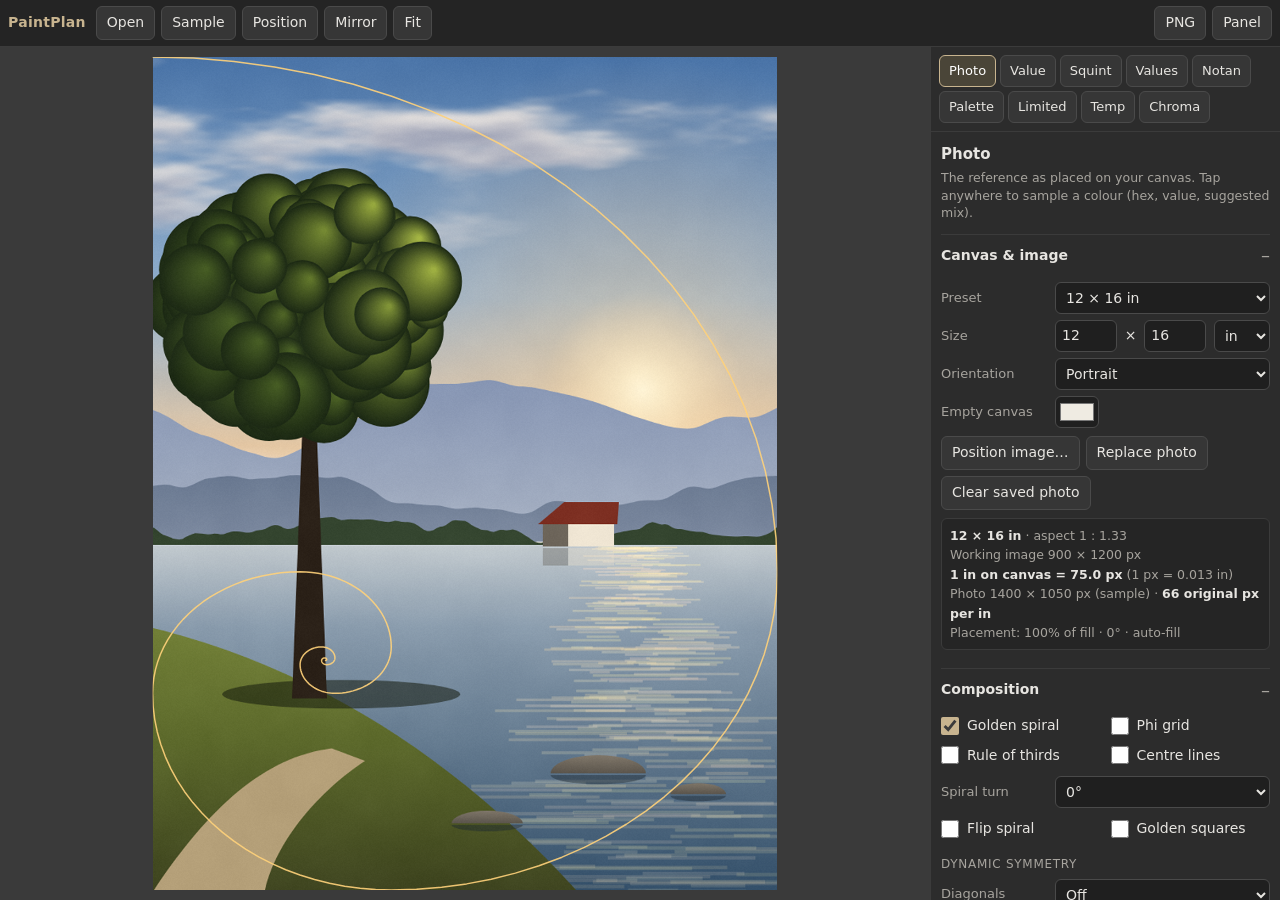
==== commit 2a8c0bf5: "PaintPlan feature/value-color: source (paintplan-src) + builds of all themes with value-linked colou" ====
--- a/paintplan/index.html
+++ b/paintplan/index.html
@@ -11,7 +11,7 @@
 <meta name="apple-mobile-web-app-status-bar-style" content="black-translucent">
 <meta name="apple-mobile-web-app-title" content="PaintPlan">
 <meta name="theme-color" content="#242424">
-<meta name="paintplan-build" content="classic@036cf00ff0f7">
+<meta name="paintplan-build" content="classic@3ada247de31e">
 <title>PaintPlan — plan &amp; practise paintings from a photo</title>
 <style id="base">
 /* styles/base.css — structure + component styles shared by every theme.
@@ -209,8 +209,8 @@
 <div id="printArea"><img id="printImg" alt="Grid reference"></div>
 <script>
 'use strict';
-/* PaintPlan · theme "classic" · build 036cf00ff0f7 — generated by build.mjs from src/ (edit the source, not this file) */
-const THEME={"id":"classic","build":"036cf00ff0f7","sample":true,"setup":null};
+/* PaintPlan · theme "classic" · build 3ada247de31e — generated by build.mjs from src/ (edit the source, not this file) */
+const THEME={"id":"classic","build":"3ada247de31e","sample":true,"setup":null};
 /* ===== Image engine: pure functions, runs in a Web Worker (or on the main thread as fallback) ===== */
 function ENGINE(){
   /* worker/engine/color.js — Colour science: sRGB <-> linear, CIE L*, OKLab, gray LUTs. (fragment: concatenated inside function ENGINE(){…} by build.mjs) */
@@ -404,6 +404,93 @@
     for(let r=0;r<32;r++)for(let gg=0;gg<32;gg++)for(let b=0;b<32;b++){toLab(S2L[r*8+4],S2L[gg*8+4],S2L[b*8+4],o);lut[r<<10|gg<<5|b]=nearest(g,o[0],o[1],o[2])[0];}
     return g.lut=lut;
   }
+  /* worker/engine/value-color.js — Value-linked colour: the Values level settings drive a lightness remap of the colour
+     photo. Only lightness changes: OKLab a,b (hue + chroma) are kept, OKLab L is solved so the pixel's luminance hits the
+     target value (CIE L*, the same scale as the value study). Out-of-gamut results lose chroma at constant hue and
+     luminance (binary search). Detail: the remap is applied to an edge-preserving base layer (self-guided filter) and the
+     texture (L - base) is added back. See research/value-linked-color.md. (fragment: concatenated inside function ENGINE(){…}) */
+  // luminance Y as a function of OKLab l_,m_,s_ (cubed): Y = YW·(l,m,s)
+  const YW=[0.2126*4.0767416621+0.7152*-1.2684380046+0.0722*-0.0041960863,0.2126*-3.3077115913+0.7152*2.6097574011+0.0722*-0.7034186147,0.2126*0.2309699292+0.7152*-0.3413193965+0.0722*1.7076147010];
+  /* OKLab lightness L that gives luminance Yt at fixed a,b (Y is a cubic in L → Newton converges in a few steps) */
+  function solveL(L,a,b,Yt,it){
+    const ka=0.3963377774*a+0.2158037573*b,km=-0.1055613458*a-0.0638541728*b,ks=-0.0894841775*a-1.2914855480*b;
+    for(let k=0;k<it;k++){
+      const l=L+ka,m=L+km,s=L+ks,Y=YW[0]*l*l*l+YW[1]*m*m*m+YW[2]*s*s*s,d=3*(YW[0]*l*l+YW[1]*m*m+YW[2]*s*s);
+      if(!(d>1e-7))break;const st=(Y-Yt)/d;L-=st;if(L<0)L=0;else if(L>1.2)L=1.2;if(st<1e-7&&st>-1e-7)break;
+    }
+    return L;
+  }
+  const inG=o=>o[0]>=-1e-4&&o[0]<=1.0001&&o[1]>=-1e-4&&o[1]<=1.0001&&o[2]>=-1e-4&&o[2]<=1.0001;
+  /* fine linear → sRGB (0–255 float) table for dithered output */
+  const L2SF=new Float32Array(16385);for(let i=0;i<=16384;i++){const v=i/16384;L2SF[i]=255*(v<=0.0031308?12.92*v:1.055*Math.pow(v,1/2.4)-0.055);}
+  const l2sf=v=>L2SF[v<=0?0:v>=1?16384:(v*16384+0.5)|0];
+  /* triangular-PDF dither in [-1,1] LSB from an integer hash (deterministic per pixel/channel) */
+  const hU=(i,k)=>((Math.imul((i*3+k)^0x9e3779b9,2654435761)>>>8)&65535)/65535;
+  const tpdf=(i,k)=>hU(i,k)+hU(i+7919,k)-1;
+  /* exact box mean (two 1-D passes) */
+  function boxMean(s,w,h,r){const t=new Float32Array(s.length),d=new Float32Array(s.length);boxH(s,t,w,h,r);boxV(t,d,w,h,r);return d;}
+  /* self-guided filter (He et al. 2010) on L*: edge-preserving base layer, O(n) for any radius */
+  function guidedBase(r,eps){
+    return cached('gb'+r+'|'+eps,()=>{
+      const {w,h}=img,n=w*h,I=img.L,II=new Float32Array(n);for(let i=0;i<n;i++)II[i]=I[i]*I[i];
+      const mI=boxMean(I,w,h,r),mII=boxMean(II,w,h,r),A=new Float32Array(n),B=new Float32Array(n);
+      for(let i=0;i<n;i++){const v=mII[i]-mI[i]*mI[i],a=v/(v+eps);A[i]=a;B[i]=mI[i]-a*mI[i];}
+      const mA=boxMean(A,w,h,r),mB=boxMean(B,w,h,r),q=new Float32Array(n);
+      for(let i=0;i<n;i++)q[i]=mA[i]*I[i]+mB[i];
+      return q;
+    });
+  }
+  /* continuous tone curve F (input L* → output L*, 1001-entry LUT + slope) through the level settings:
+     auto = the black/mid/white levels curve; custom = monotone cubic (Fritsch–Carlson) through boundary j → j/N */
+  function toneCurve(p,N,bounds,cuts){
+    const F=new Float32Array(1001),D=new Float32Array(1001);
+    if(!cuts){const b=p.black,wl=Math.max(p.white,b+1),m=Math.min(Math.max(p.mid,b+0.5),wl-0.5),g=Math.log(0.5)/Math.log((m-b)/(wl-b));
+      for(let i=0;i<=1000;i++){let t=(i/10-b)/(wl-b);t=t<0?0:t>1?1:t;F[i]=100*Math.pow(t,g);}}
+    else{
+      const x=bounds,y=x.map((_,j)=>100*j/N),K=x.length,dl=[],mt=new Array(K).fill(0);
+      for(let j=0;j<K-1;j++)dl.push((y[j+1]-y[j])/(x[j+1]-x[j]));
+      mt[0]=dl[0];mt[K-1]=dl[K-2];for(let j=1;j<K-1;j++)mt[j]=dl[j-1]*dl[j]<=0?0:(dl[j-1]+dl[j])/2;
+      for(let j=0;j<K-1;j++){if(dl[j]===0){mt[j]=mt[j+1]=0;continue;}const a=mt[j]/dl[j],bb=mt[j+1]/dl[j],s=a*a+bb*bb;if(s>9){const t=3/Math.sqrt(s);mt[j]=t*a*dl[j];mt[j+1]=t*bb*dl[j];}}
+      let j=0;for(let i=0;i<=1000;i++){const v=i/10;while(j<K-2&&v>x[j+1])j++;const hh=x[j+1]-x[j],t=Math.min(1,Math.max(0,(v-x[j])/hh)),t2=t*t,t3=t2*t;
+        F[i]=(2*t3-3*t2+1)*y[j]+(t3-2*t2+t)*hh*mt[j]+(-2*t3+3*t2)*y[j+1]+(t3-t2)*hh*mt[j+1];}
+    }
+    for(let i=0;i<=1000;i++){const a=F[Math.max(0,i-1)],b=F[Math.min(1000,i+1)];let d=(b-a)/((Math.min(1000,i+1)-Math.max(0,i-1))/10);D[i]=d<0?0:d>3?3:d;}
+    return{F,D};
+  }
+  /* writes the colour result into out (RGBA); r = valueSteps(p) result (labels, bounds, outL) */
+  function valueColor(p,r,out){
+    const c=p.color,{w,h}=img,n=w*h,N=r.N,L0=img.L,A=img.oA,Bb=img.oB,OL=img.oL,sc=scl();
+    const det=Math.min(1,Math.max(0,+c.detail||0)),str=Math.min(1,Math.max(0,c.strength==null?1:+c.strength)),smooth=c.style==='smooth';
+    const base=guidedBase(Math.max(2,Math.round((2+1.5*(p.blur||0))*sc)),36);
+    const cuts=Array.isArray(p.cuts)&&p.cuts.length===N-1?p.cuts:null;
+    let v=null,T=null;
+    if(!smooth){v=new Float32Array(N);
+      if(c.out==='study')for(let s=0;s<N;s++)v[s]=r.outL[s];
+      else if(c.out==='avg'){const sm=new Float64Array(N),cn=new Float64Array(N);for(let i=0;i<n;i++){sm[r.lab[i]]+=L0[i];cn[r.lab[i]]++;}for(let s=0;s<N;s++)v[s]=cn[s]?sm[s]/cn[s]:(s+0.5)/N*100;}
+      else for(let s=0;s<N;s++)v[s]=(s+0.5)/N*100;}
+    else T=toneCurve(p,N,r.bounds,cuts);
+    const live=!!p.live,step=live?2:1,o=[0,0,0],gflag=p.color.gamut?new Uint8Array(n):null;let gcount=0,done=0;
+    for(let y=0;y<h;y+=step)for(let x=0;x<w;x+=step){
+      const i=y*w+x,Lin=L0[i],Bs=base[i],Dt=Lin-Bs;let Lo;
+      if(!smooth)Lo=v[r.lab[i]]+det*Dt;
+      else{const k=Bs<=0?0:Bs>=100?1000:(Bs*10+0.5)|0;Lo=T.F[k]+Dt*(det+(1-det)*T.D[k]);}
+      let Lt=Lin+str*(Lo-Lin);Lt=Lt<0?0:Lt>100?100:Lt;
+      const Yt=YofL(Lt),Yo=YofL(Lin),a=A[i],b=Bb[i];
+      let L=Yo>1e-6?OL[i]*Math.cbrt(Yt/Yo):Math.cbrt(Yt);
+      L=solveL(L,a,b,Yt,6);fromLab(L,a,b,o);
+      let gm=0;
+      if(!inG(o)){gm=1;let lo=0,hi=1,Lk=L;
+        for(let it=0;it<12;it++){const k=(lo+hi)/2;Lk=solveL(Lk,a*k,b*k,Yt,3);fromLab(Lk,a*k,b*k,o);if(inG(o))lo=k;else hi=k;}
+        Lk=solveL(Lk,a*lo,b*lo,Yt,4);fromLab(Lk,a*lo,b*lo,o);}
+      if(gm)gcount++;done++;
+      // dithered 8-bit output (TPDF, ±1 LSB) avoids banding in smooth gradients
+      const nz=tpdf(i,1),R=l2sf(o[0])+nz,G=l2sf(o[1])+nz,B=l2sf(o[2])+nz;   // one noise value for all channels → dithers lightness, not hue
+      let q0=R,q1=G,q2=B;if(gflag&&gm&&((x+y)&7)<3){q0=R*0.35+255*0.65;q1=G*0.35;q2=B*0.35+200*0.65;}
+      q0=q0<0?0:q0>255?255:q0+0.5|0;q1=q1<0?0:q1>255?255:q1+0.5|0;q2=q2<0?0:q2>255?255:q2+0.5|0;
+      for(let yy=y;yy<Math.min(h,y+step);yy++)for(let xx=x;xx<Math.min(w,x+step);xx++){const j=(yy*w+xx)*4;out[j]=q0;out[j+1]=q1;out[j+2]=q2;out[j+3]=255;}
+    }
+    return{gamutPct:done?gcount/done:0,style:smooth?'smooth':'steps',outL:v?Array.from(v):r.outL,live};
+  }
   /* worker/engine/edges.js — Contours: Canny-like edges or simplified region outlines; cleanup. (fragment: concatenated inside function ENGINE(){…} by build.mjs) */
   /* --- edges: Canny-like (blur → Sobel → non-max suppression → hysteresis) or region outlines --- */
   function removeSmall(mask,w,h,min){
@@ -462,9 +549,9 @@
       case 'gray':for(let i=0;i<n;i++){const g=grayOfL(img.L[i]);put(i,g,g,g);}break;
       case 'squint':{const [R,G,B]=rgbB(p.squint*3*sc);for(let i=0;i<n;i++)put(i,R[i],G[i],B[i]);break;}
       case 'values':case 'notan':{
-        const r=valueSteps(p),g=r.outL.map(grayOfL);
-        for(let i=0;i<n;i++){const v=g[r.lab[i]];put(i,v,v,v);}
-        labels=r.lab.slice();info={N:r.N,counts:r.counts,bounds:r.bounds,outL:r.outL,hist:histL(),black:p.black,white:p.white,custom:!!(p.cuts&&p.cuts.length===r.N-1)};break;}
+        const r=valueSteps(p.color?Object.assign({},p,{color:undefined}):p),g=r.outL.map(grayOfL),vc=m.mode==='values'&&p.color?valueColor(p,r,out):null;
+        if(!vc)for(let i=0;i<n;i++){const v=g[r.lab[i]];put(i,v,v,v);}
+        labels=r.lab.slice();info={N:r.N,counts:r.counts,bounds:r.bounds,outL:vc?vc.outL:r.outL,hist:histL(),black:p.black,white:p.white,custom:!!(p.cuts&&p.cuts.length===r.N-1),color:vc};break;}
       case 'palette':{
         const r=paletteLabels(p);
         for(let i=0;i<n;i++){const c=r.cols[r.labels[i]].rgb;put(i,c[0],c[1],c[2]);}
@@ -594,7 +681,7 @@
   photo:['Photo','The reference as placed on your canvas. Tap anywhere to sample a colour (hex, value, suggested mix).'],
   gray:['Value check','Lightness only (CIE L*). If the picture doesn\u2019t read in gray, colour won\u2019t save it.'],
   squint:['Squint','Digital squint: detail drops away, leaving the big masses and value groupings.'],
-  values:['Value study','Posterises lightness into steps. Tap a step to see where it falls. Black/white levels clip the ends; midpoint shifts where the middle value lands. Or drag the boundary handles on the histogram to set each threshold yourself.'],
+  values:['Value study','Posterises lightness into steps. Tap a step to see where it falls. Black/white levels clip the ends; midpoint shifts where the middle value lands. Or drag the boundary handles on the histogram to set each threshold yourself. “Apply to colour photo” pushes the colour image to these values — only lightness changes, hue and chroma are kept.'],
   notan:['Notan','Two (or three) value design. Does the composition read as a clear pattern of light and dark?'],
   palette:['Palette','Main colours found by k-means clustering in OKLab (a perceptual colour space). Tap a swatch to see where it appears. Blur + clean-up give “big shapes”.'],
   remap:['Limited palette','Re-paints the reference using only what your palette can mix (simulated, up to 3 paints + ratios). Colours the palette can\u2019t reach shift to the nearest mix.'],
@@ -622,6 +709,7 @@
   grid:false,gridMode:'count',gridCols:4,gridRows:4,gridSquare:true,gridSpacing:2,gridLabels:true,gridDiag:false,gridColor:'#ffffff',gridAlpha:0.75,gridWidth:1,
   lines:'off',lineSrc:'edges',lineBlur:2,lineDetail:40,lineClean:25,lineThick:2,lineColor:'#e8432e',lineAlpha:0.9,
   vSteps:5,vBlack:0,vWhite:100,vMid:50,vBlur:1,vSmooth:0,vCustom:[],
+  vColor:false,vcStyle:'steps',vcOut:'centre',vcDetail:0.6,vcStrength:1,vcGamut:false,
   nThree:false,nMid:50,nCustom:[],nBlur:2,nSmooth:1,squint:2,
   pK:8,pBlur:1,pSmooth:1,
   rPreset:'zorn',rMix:true,rBlur:1,pigments:pigsOf('zorn'),
@@ -629,7 +717,8 @@
   canvasColor:'#efebe2',place:{cx:0.5,cy:0.5,s:1,rot:0,fx:1,fy:1,auto:true},
   compare:'off',split:0.5,flipH:false,flipV:false,stageBg:'#3a3a3a',exportScale:2};
 /* core/store.js — Settings state S (persisted to localStorage) + save(). */
-const SAVE_KEY='paintplan.v1';
+const STORE_NS=THEME.storage||'paintplan';   // a preview build uses its own namespace so it can't touch the live app's saved state
+const SAVE_KEY=STORE_NS+'.v1';
 function loadSaved(){try{const o=JSON.parse(localStorage.getItem(SAVE_KEY)||'{}');const r={};for(const k in DEF)if(k in o&&typeof o[k]===typeof DEF[k])r[k]=o[k];return r;}catch(e){return{};}}
 const S=Object.assign(JSON.parse(JSON.stringify(DEF)),loadSaved());
 if(Array.isArray(S.pigments)){S.pigments=migratePigs(S.pigments);if(!S.pigments.length)S.pigments=pigsOf('zorn');}
@@ -685,7 +774,7 @@
 const nParams=()=>levelParams({steps:S.nThree?3:2,black:0,white:100,mid:S.nMid,blur:S.nBlur,smooth:S.nSmooth},'notan');
 const pParams=()=>({k:S.pK,blur:S.pBlur,smooth:S.pSmooth});
 function modeParams(){const m=S.mode;
-  if(m==='squint')return{squint:S.squint};if(m==='values')return vParams();if(m==='notan')return nParams();
+  if(m==='squint')return{squint:S.squint};if(m==='values')return S.vColor?Object.assign(vParams(),{color:{style:S.vcStyle,out:S.vcOut,detail:S.vcDetail,strength:S.vcStrength,gamut:S.vcGamut}}):vParams();if(m==='notan')return nParams();
   if(m==='palette')return pParams();if(m==='remap')return{pigs:S.pigments.map(p=>p.c),ts:S.pigments.map(pigStrength),mix:S.rMix,blur:S.rBlur};
   if(m==='temp')return{s:S.tStrength};if(m==='chroma')return{s:S.cStrength};return{};}
 function edgeParams(){return{src:S.lineSrc,blur:S.lineBlur,detail:S.lineDetail,clean:S.lineClean,thick:S.lineThick,
@@ -710,6 +799,7 @@
   if(r.mode==='palette'){lastPalette=r.info;if(hl>=r.info.cols.length)hl=-1;}
   if(r.mode==='remap'){lastRemap=r.info;if(hl>=0&&!r.info.mixes.some(m=>m.idx===hl))hl=-1;}
   rebuildDisplay();renderModeInfo();render();
+  if(pickPt&&r.mode==='values'&&S.vColor)showPick();   // eyedropper shows the adjusted value of the new result
 }
 function applyEdges(r){
   if(r.imageId!==imageId)return;edgeImageId=r.imageId;edgeMask=new Uint8Array(r.mask);edgeC.width=r.w;edgeC.height=r.h;recolorEdges();edgeReady=true;render();
@@ -756,7 +846,7 @@
 }
 /* ui/panel.js — Control panel: builds the settings markup, syncs controls <-> S, setState(). */
 /* ---------- panel UI ---------- */
-const FMT={compAlpha:'%',gridAlpha:'%',lineAlpha:'%',split:'%',tStrength:'x',cStrength:'x'};
+const FMT={vcDetail:'%',vcStrength:'%',compAlpha:'%',gridAlpha:'%',lineAlpha:'%',split:'%',tStrength:'x',cStrength:'x'};
 function sl(k,label,min,max,step){return`<div class="row"><label for="c_${k}">${label}</label><input type="range" id="c_${k}" data-k="${k}" min="${min}" max="${max}" step="${step}"><output id="o_${k}"></output></div>`;}
 function ck(k,label){return`<label class="ck"><input type="checkbox" data-k="${k}"> ${label}</label>`;}
 function se(k,label,opts){return`<div class="row"><label for="c_${k}">${label}</label><select id="c_${k}" data-k="${k}">${opts.map(o=>`<option value="${o[0]}">${esc(o[1])}</option>`).join('')}</select></div>`;}
@@ -768,7 +858,8 @@
 <section class="sec" id="secMode">
   <h3 id="modeTitle"></h3><p class="hint" id="modeHint"></p>
   <div data-for="squint">${sl('squint','Squint amount',0.5,8,0.25)}</div>
-  <div data-for="values">${sl('vSteps','Steps',2,9,1)}${sl('vBlack','Black level',0,60,1)}${sl('vMid','Midpoint',5,95,1)}${sl('vWhite','White level',40,100,1)}${sl('vBlur','Pre-blur',0,8,0.25)}${sl('vSmooth','Simplify shapes',0,6,0.5)}</div>
+  <div data-for="values">${sl('vSteps','Steps',2,9,1)}${sl('vBlack','Black level',0,60,1)}${sl('vMid','Midpoint',5,95,1)}${sl('vWhite','White level',40,100,1)}${sl('vBlur','Pre-blur',0,8,0.25)}${sl('vSmooth','Simplify shapes',0,6,0.5)}
+    <div class="vcolor">${ck('vColor','Apply to colour photo')}<div data-show="vColor">${se('vcStyle','Style',[['steps','Stepped (value groups)'],['smooth','Smooth (tone curve)']])}<div data-show="vcStyle=steps">${se('vcOut','Step values',[['centre','Even scale'],['study','Same as value study'],['avg','Group average']])}</div>${sl('vcDetail','Keep texture',0,1,0.05)}${sl('vcStrength','Strength',0,1,0.05)}${ck('vcGamut','Mark pixels that lost chroma (gamut)')}<p class="hint" id="vcNote"></p></div></div></div>
   <div data-for="notan">${ck('nThree','3 values (dark / mid / light)')}${sl('nMid','Threshold',5,95,1)}${sl('nBlur','Pre-blur',0,10,0.25)}${sl('nSmooth','Simplify shapes',0,8,0.5)}</div>
   <div data-for="values notan"><div class="strip" id="strip"></div><canvas class="hist" id="hist" width="600" height="200" aria-label="Value histogram — drag the boundary handles to move the step thresholds"></canvas><div class="levels"><span class="hint" id="levelsInfo"></span><button id="bLevelsAuto" hidden>Reset to auto</button></div><p class="hint">Strip: step · output value · input L* range · coverage. Histogram = reference values; bands are shaded in each step's value. Drag a handle to move that boundary; tap a band to highlight it.</p></div>
   <div data-for="palette">${sl('pK','Colours',2,16,1)}${sl('pBlur','Pre-blur',0,8,0.25)}${sl('pSmooth','Simplify shapes',0,6,0.5)}<div class="sws" id="swatches"></div>
@@ -914,6 +1005,7 @@
       const c=local.util.l2s(v.outL[i]>8?Math.pow((v.outL[i]+16)/116,3):v.outL[i]/903.3);
       h+=`<button class="step${hl===i?' sel':''}" data-hl="${i}" style="background:rgb(${c},${c},${c});color:${textOn(v.outL[i])}" title="Step ${i+1}: input L* ${Math.round(lo)}–${Math.round(hi)}, ${Math.round(v.counts[i]*100)}% of image"><b>${i+1}</b><span>${g}%</span><small>${Math.round(lo)}–${Math.round(hi)}</small><small>${Math.round(v.counts[i]*100)}%</small></button>`;}
     $('#strip').innerHTML=h;drawHist(v);
+    const vn=$('#vcNote');if(vn)vn.textContent=v.color?`Only lightness changes: hue and chroma are kept (OKLab). ${v.color.gamutPct>0.0005?`${(v.color.gamutPct*100).toFixed(1)}% of pixels had to lose some chroma to stay displayable (hue and value still exact).`:'Every pixel kept its full chroma.'}${v.color.live?' Preview…':''}`:'';
   }
   if(m==='palette'&&lastPalette){
     $('#swatches').innerHTML=lastPalette.cols.map((c,i)=>`<button class="sw${hl===i?' sel':''}" data-hl="${i}" title="Tap to highlight where this colour appears"><i style="background:${hex2(c.rgb)}"></i><b>${hex2(c.rgb)}</b><span>Value ${Math.round(c.L)}% · ${(c.pct*100).toFixed(1)}%</span></button>`).join('');
@@ -1013,7 +1105,7 @@
 }
 /* core/storage.js — IndexedDB key/value store (saved photo blob). */
 const idb={p:null,
-  db(){if(!this.p)this.p=new Promise((res,rej)=>{try{const r=indexedDB.open('paintplan',1);r.onupgradeneeded=()=>r.result.createObjectStore('kv');r.onsuccess=()=>res(r.result);r.onerror=()=>rej(r.error);}catch(e){rej(e);}});return this.p;},
+  db(){if(!this.p)this.p=new Promise((res,rej)=>{try{const r=indexedDB.open(STORE_NS,1);r.onupgradeneeded=()=>r.result.createObjectStore('kv');r.onsuccess=()=>res(r.result);r.onerror=()=>rej(r.error);}catch(e){rej(e);}});return this.p;},
   async op(mode,fn){const db=await this.db();return new Promise((res,rej)=>{const t=db.transaction('kv',mode);const rq=fn(t.objectStore('kv'));t.oncomplete=()=>res(rq&&rq.result);t.onerror=t.onabort=()=>rej(t.error);});},
   get(k){return this.op('readonly',s=>s.get(k));},put(k,v){return this.op('readwrite',s=>s.put(v,k));},del(k){return this.op('readwrite',s=>s.delete(k));}};
 /* core/image.js — Loading the photo (file, IndexedDB restore); clearSaved(). */
@@ -1299,13 +1391,16 @@
   const temp=C<0.02?'neutral':warm>0.012?'warm':warm<-0.012?'cool':'neutral';const chroma=C<0.035?'low':C<0.1?'medium':'high';
   let extra='';const lok=labels&&labels.length===w*h;if(lok&&(S.mode==='values'||S.mode==='notan')&&lastValues)extra=` · step <b>${labels[py*w+px]+1}</b> of ${lastValues.N}`;
   if(lok&&S.mode==='palette'&&lastPalette)extra=` · palette colour <b>${labels[py*w+px]+1}</b>`;
+  let adj='';   // Values → "Apply to colour photo": original vs adjusted value at this point
+  if(S.mode==='values'&&S.vColor&&procData&&procData.width===w&&procData.height===h&&lastValues&&lastValues.color){let r2=0,g2=0,b2=0;const d=procData.data;for(let dy=-1;dy<=1;dy++)for(let dx=-1;dx<=1;dx++){const j=(clamp(py+dy,0,h-1)*w+clamp(px+dx,0,w-1))*4;r2+=d[j];g2+=d[j+1];b2+=d[j+2];}
+    const l2=[r2/9,g2/9,b2/9].map(c=>U.S2L[Math.round(c)]),La=U.Lstar(0.2126*l2[0]+0.7152*l2[1]+0.0722*l2[2]);adj=` → adjusted <b>${Math.round(La)}%</b> <span class="pk-adj" style="display:inline-block;width:10px;height:10px;border-radius:2px;vertical-align:-1px;background:rgb(${[r2/9,g2/9,b2/9].map(Math.round).join(',')})"></span>`;}
   let mixHtml='';
   if(S.pigments.length){const m=local({type:'suggest',pigs:S.pigments.map(p=>p.c),ts:S.pigments.map(pigStrength),rgb}).res;const q=m.dE<3?'very close':m.dE<6?'close':m.dE<12?'approximate':'outside this palette';
     mixHtml=`<div style="margin-top:4px">Mix (${esc(PALS[S.rPreset]?PALS[S.rPreset][0].split(' (')[0]:'palette')}): <b>${recipe(m.w,S.pigments)}</b><br><span style="color:var(--muted)">simulated · ${q} (ΔE ${m.dE.toFixed(1)})</span></div>`;
     $('#pick').dataset.mix=hex2(m.rgb);}
   const hx=hex2(rgb);
   $('#pick').innerHTML=`<div class="pk-sw" title="Sample on neutral gray"><i style="background:${hx}"></i>${mixHtml?`<i style="background:${$('#pick').dataset.mix}" title="Suggested mix"></i>`:''}</div>
-   <div class="pk-t"><b>${hx}</b> <span style="color:var(--muted)">rgb ${rgb.join(', ')}</span><br>Value <b>${Math.round(Ls)}%</b> (L*, ≈ Munsell ${(Ls/10).toFixed(1)})${extra}<br>Chroma ${chroma} · ${temp}${mixHtml}</div>
+   <div class="pk-t"><b>${hx}</b> <span style="color:var(--muted)">rgb ${rgb.join(', ')}</span><br>Value <b>${Math.round(Ls)}%</b>${adj?' original'+adj:` (L*, ≈ Munsell ${(Ls/10).toFixed(1)})`}${extra}<br>Chroma ${chroma} · ${temp}${mixHtml}</div>
    <button class="pk-x" aria-label="Close">×</button>`;
   $('#pick').hidden=false;
 }
